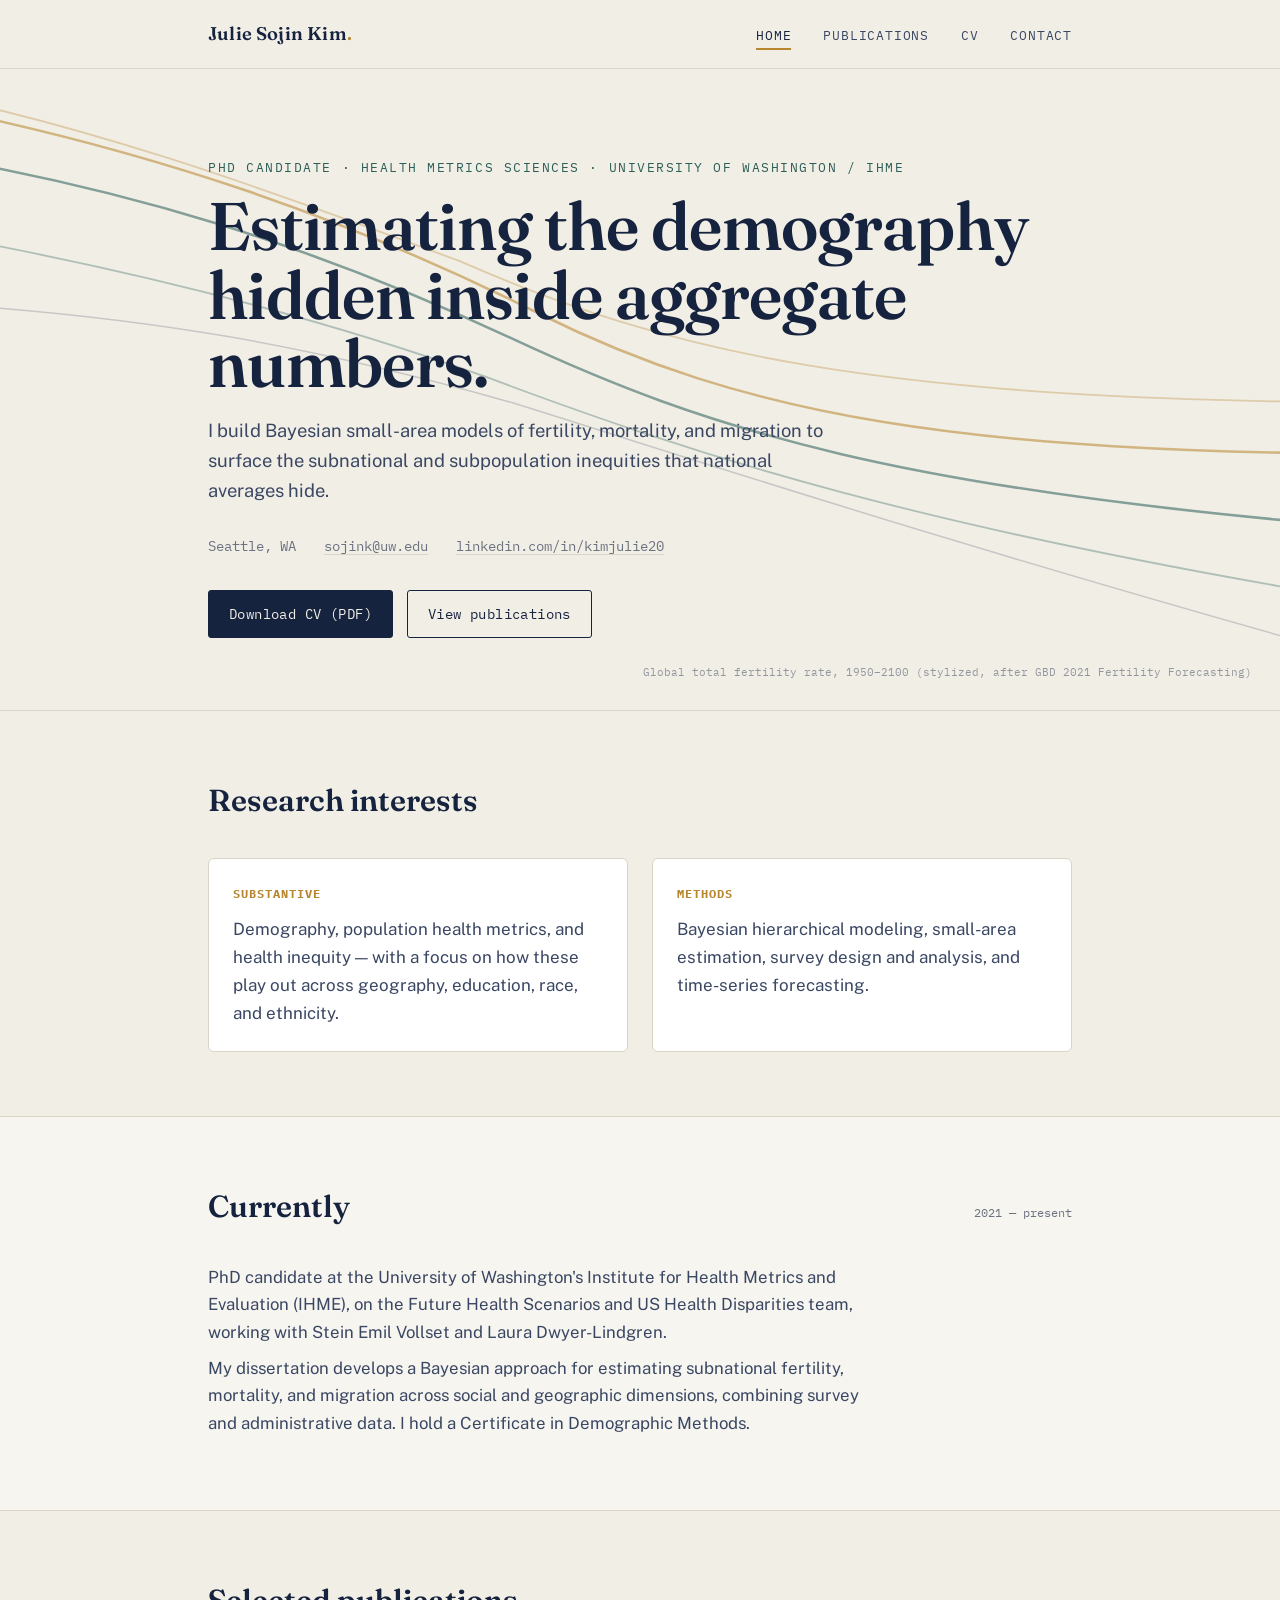
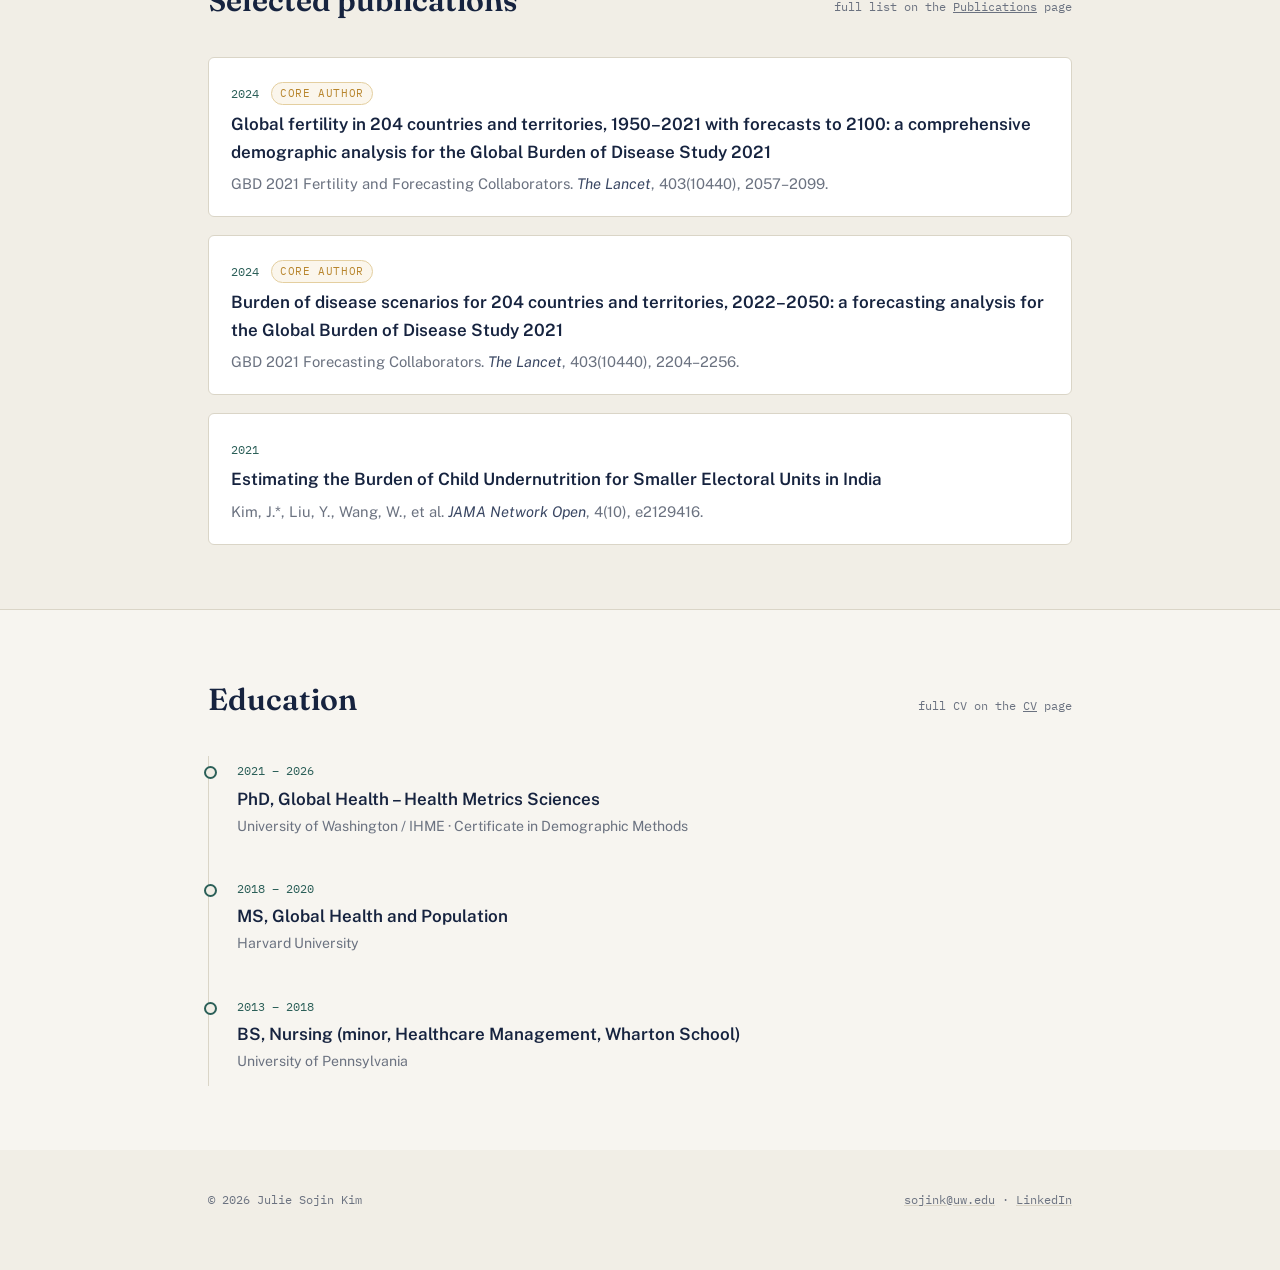
==== index.html @ de845c41 "Initial site" ====
<!doctype html>
<html lang="en">
<head>
<meta charset="utf-8">
<meta name="viewport" content="width=device-width, initial-scale=1">
<title>Julie Sojin Kim — Demography &amp; Population Health Metrics</title>
<meta name="description" content="Julie Sojin Kim is a PhD candidate in Health Metrics Sciences at the University of Washington / IHME, working on Bayesian small-area estimation of fertility, mortality, and migration.">
<link rel="preconnect" href="https://fonts.googleapis.com">
<link rel="preconnect" href="https://fonts.gstatic.com" crossorigin>
<link href="https://fonts.googleapis.com/css2?family=Fraunces:ital,opsz,wght@0,9..144,500;0,9..144,600;1,9..144,500&family=Public+Sans:wght@400;500;600&family=IBM+Plex+Mono:wght@400;500&display=swap" rel="stylesheet">
<link rel="stylesheet" href="assets/css/style.css">
</head>
<body>
<a class="skip-link" href="#main">Skip to content</a>

<header class="site-header">
  <div class="wrap">
    <a class="brand" href="index.html">Julie Sojin Kim<span>.</span></a>
    <button class="nav-toggle" aria-expanded="false" aria-controls="main-nav">Menu</button>
    <nav class="main-nav" id="main-nav">
      <ul>
        <li><a href="index.html" aria-current="page">Home</a></li>
        <li><a href="publications.html">Publications</a></li>
        <li><a href="cv.html">CV</a></li>
        <li><a href="contact.html">Contact</a></li>
      </ul>
    </nav>
  </div>
</header>

<main id="main">

  <section class="hero">
    <svg class="hero-chart" viewBox="0 0 1200 500" preserveAspectRatio="xMidYMid slice" aria-hidden="true">
      <path class="tfr-line" d="M0,60 C200,90 350,140 500,210 C650,280 800,330 1200,360" fill="none" stroke="#2B5F58" stroke-width="2"/>
      <path class="tfr-line" d="M0,20 C220,60 380,120 520,190 C680,270 850,300 1200,300" fill="none" stroke="#B8862E" stroke-width="2"/>
      <path class="tfr-line" d="M0,120 C180,150 340,190 480,240 C640,300 820,360 1200,420" fill="none" stroke="#2B5F58" stroke-width="1.4" opacity="0.6"/>
      <path class="tfr-line" d="M0,10 C160,40 300,90 460,150 C620,220 780,260 1200,260" fill="none" stroke="#B8862E" stroke-width="1.4" opacity="0.6"/>
      <path class="tfr-line" d="M0,180 C220,190 360,220 500,260 C660,310 840,370 1200,470" fill="none" stroke="#16233F" stroke-width="1.2" opacity="0.35"/>
    </svg>
    <div class="wrap">
      <p class="eyebrow">PhD Candidate · Health Metrics Sciences · University of Washington / IHME</p>
      <h1>Estimating the demography<br>hidden inside aggregate numbers.</h1>
      <p class="hero-tagline">I build Bayesian small-area models of fertility, mortality, and migration to surface the subnational and subpopulation inequities that national averages hide.</p>
      <div class="hero-meta">
        <span>Seattle, WA</span>
        <a href="mailto:sojink@uw.edu">sojink@uw.edu</a>
        <a href="https://www.linkedin.com/in/kimjulie20" target="_blank" rel="noopener">linkedin.com/in/kimjulie20</a>
      </div>
      <div class="hero-cta">
        <a class="btn btn-primary" href="assets/cv/Julie_Sojin_Kim_CV.pdf">Download CV (PDF)</a>
        <a class="btn btn-ghost" href="publications.html">View publications</a>
      </div>
    </div>
    <p class="chart-caption">Global total fertility rate, 1950–2100 (stylized, after GBD 2021 Fertility Forecasting)</p>
  </section>

  <section class="section" aria-labelledby="research-heading">
    <div class="wrap">
      <div class="section-head">
        <h2 id="research-heading">Research interests</h2>
      </div>
      <div class="interests-grid">
        <div class="interest-card">
          <h3>Substantive</h3>
          <p>Demography, population health metrics, and health inequity — with a focus on how these play out across geography, education, race, and ethnicity.</p>
        </div>
        <div class="interest-card">
          <h3>Methods</h3>
          <p>Bayesian hierarchical modeling, small-area estimation, survey design and analysis, and time-series forecasting.</p>
        </div>
      </div>
    </div>
  </section>

  <section class="section section-alt" aria-labelledby="current-heading">
    <div class="wrap">
      <div class="section-head">
        <h2 id="current-heading">Currently</h2>
        <span class="section-note">2021 — present</span>
      </div>
      <p class="lede">PhD candidate at the University of Washington's Institute for Health Metrics and Evaluation (IHME), on the Future Health Scenarios and US Health Disparities team, working with Stein Emil Vollset and Laura Dwyer-Lindgren.</p>
      <p class="lede">My dissertation develops a Bayesian approach for estimating subnational fertility, mortality, and migration across social and geographic dimensions, combining survey and administrative data. I hold a Certificate in Demographic Methods.</p>
    </div>
  </section>

  <section class="section" aria-labelledby="selected-heading">
    <div class="wrap">
      <div class="section-head">
        <h2 id="selected-heading">Selected publications</h2>
        <span class="section-note">full list on the <a href="publications.html">Publications</a> page</span>
      </div>
      <ul class="pub-list">
        <li class="pub">
          <span class="pub-year">2024</span>
          <span class="badge">Core author</span>
          <p class="pub-title">Global fertility in 204 countries and territories, 1950–2021 with forecasts to 2100: a comprehensive demographic analysis for the Global Burden of Disease Study 2021</p>
          <p class="pub-meta">GBD 2021 Fertility and Forecasting Collaborators. <em>The Lancet</em>, 403(10440), 2057–2099.</p>
        </li>
        <li class="pub">
          <span class="pub-year">2024</span>
          <span class="badge">Core author</span>
          <p class="pub-title">Burden of disease scenarios for 204 countries and territories, 2022–2050: a forecasting analysis for the Global Burden of Disease Study 2021</p>
          <p class="pub-meta">GBD 2021 Forecasting Collaborators. <em>The Lancet</em>, 403(10440), 2204–2256.</p>
        </li>
        <li class="pub">
          <span class="pub-year">2021</span>
          <p class="pub-title">Estimating the Burden of Child Undernutrition for Smaller Electoral Units in India</p>
          <p class="pub-meta">Kim, J.*, Liu, Y., Wang, W., et al. <em>JAMA Network Open</em>, 4(10), e2129416.</p>
        </li>
      </ul>
    </div>
  </section>

  <section class="section section-alt" aria-labelledby="education-heading">
    <div class="wrap">
      <div class="section-head">
        <h2 id="education-heading">Education</h2>
        <span class="section-note">full CV on the <a href="cv.html">CV</a> page</span>
      </div>
      <ul class="timeline">
        <li>
          <span class="tl-date">2021 – 2026</span>
          <p class="tl-org">PhD, Global Health – Health Metrics Sciences</p>
          <p class="tl-loc">University of Washington / IHME · Certificate in Demographic Methods</p>
        </li>
        <li>
          <span class="tl-date">2018 – 2020</span>
          <p class="tl-org">MS, Global Health and Population</p>
          <p class="tl-loc">Harvard University</p>
        </li>
        <li>
          <span class="tl-date">2013 – 2018</span>
          <p class="tl-org">BS, Nursing (minor, Healthcare Management, Wharton School)</p>
          <p class="tl-loc">University of Pennsylvania</p>
        </li>
      </ul>
    </div>
  </section>

</main>

<footer class="site-footer">
  <div class="wrap">
    <span>© 2026 Julie Sojin Kim</span>
    <span><a href="mailto:sojink@uw.edu">sojink@uw.edu</a> · <a href="https://www.linkedin.com/in/kimjulie20" target="_blank" rel="noopener">LinkedIn</a></span>
  </div>
</footer>

<script src="assets/js/main.js"></script>
</body>
</html>
---- assets/css/style.css ----
/* ============================================================
   Julie Sojin Kim — academic site
   Tokens
   ============================================================ */
:root {
  --ink: #16233F;
  --ink-soft: #3A4763;
  --paper: #F1EEE6;
  --paper-raise: #FFFFFF;
  --gold: #B8862E;
  --gold-soft: #E4CFA0;
  --teal: #2B5F58;
  --teal-soft: #CFE0DB;
  --line: #DAD5C7;
  --muted: #6B7280;
  --shadow: 0 1px 2px rgba(22,35,63,0.06), 0 8px 24px rgba(22,35,63,0.06);

  --font-display: "Fraunces", "Iowan Old Style", serif;
  --font-body: "Public Sans", -apple-system, BlinkMacSystemFont, "Segoe UI", sans-serif;
  --font-mono: "IBM Plex Mono", ui-monospace, SFMono-Regular, monospace;

  --maxw: 920px;
}

* { box-sizing: border-box; }
html { scroll-behavior: smooth; }

body {
  margin: 0;
  background: var(--paper);
  color: var(--ink);
  font-family: var(--font-body);
  font-size: 17px;
  line-height: 1.65;
  -webkit-font-smoothing: antialiased;
}

img { max-width: 100%; display: block; }
a { color: inherit; }

.wrap {
  max-width: var(--maxw);
  margin: 0 auto;
  padding: 0 28px;
}

/* ============================================================
   Skip link / focus
   ============================================================ */
.skip-link {
  position: absolute;
  left: -999px;
  top: 0;
  background: var(--ink);
  color: var(--paper);
  padding: 10px 16px;
  z-index: 100;
}
.skip-link:focus { left: 12px; top: 12px; }

:focus-visible {
  outline: 2px solid var(--teal);
  outline-offset: 3px;
}

/* ============================================================
   Header / nav
   ============================================================ */
.site-header {
  position: sticky;
  top: 0;
  z-index: 40;
  background: rgba(241,238,230,0.92);
  backdrop-filter: saturate(140%) blur(6px);
  border-bottom: 1px solid var(--line);
}

.site-header .wrap {
  display: flex;
  align-items: center;
  justify-content: space-between;
  height: 68px;
}

.brand {
  font-family: var(--font-display);
  font-weight: 600;
  font-size: 1.15rem;
  letter-spacing: 0.01em;
  text-decoration: none;
  color: var(--ink);
  white-space: nowrap;
}
.brand span { color: var(--gold); }

.nav-toggle {
  display: none;
  background: none;
  border: 1px solid var(--line);
  border-radius: 6px;
  padding: 8px 10px;
  font-family: var(--font-mono);
  font-size: 0.85rem;
  cursor: pointer;
  color: var(--ink);
}

.main-nav ul {
  display: flex;
  gap: 2rem;
  list-style: none;
  margin: 0;
  padding: 0;
}

.main-nav a {
  text-decoration: none;
  font-family: var(--font-mono);
  font-size: 0.82rem;
  letter-spacing: 0.06em;
  text-transform: uppercase;
  color: var(--ink-soft);
  padding-bottom: 4px;
  border-bottom: 2px solid transparent;
  transition: border-color 0.15s ease, color 0.15s ease;
}
.main-nav a:hover,
.main-nav a[aria-current="page"] {
  color: var(--ink);
  border-color: var(--gold);
}

/* ============================================================
   Hero + signature chart motif
   ============================================================ */
.hero {
  position: relative;
  padding: 88px 0 72px;
  overflow: hidden;
  border-bottom: 1px solid var(--line);
}

.hero-chart {
  position: absolute;
  inset: 0;
  width: 100%;
  height: 100%;
  z-index: 0;
  opacity: 0.55;
}

.hero .wrap { position: relative; z-index: 1; }

.eyebrow {
  font-family: var(--font-mono);
  font-size: 0.8rem;
  letter-spacing: 0.12em;
  text-transform: uppercase;
  color: var(--teal);
  margin: 0 0 14px;
}

.hero h1 {
  font-family: var(--font-display);
  font-weight: 600;
  font-size: clamp(2.6rem, 6vw, 4.2rem);
  line-height: 1.02;
  letter-spacing: -0.01em;
  margin: 0 0 18px;
}

.hero-tagline {
  font-size: 1.15rem;
  color: var(--ink-soft);
  max-width: 56ch;
  margin: 0 0 28px;
}

.hero-meta {
  display: flex;
  flex-wrap: wrap;
  gap: 10px 28px;
  font-family: var(--font-mono);
  font-size: 0.88rem;
  color: var(--muted);
  margin-bottom: 32px;
}
.hero-meta a { text-decoration: underline; text-decoration-color: var(--line); text-underline-offset: 3px; }
.hero-meta a:hover { text-decoration-color: var(--gold); }

.hero-cta { display: flex; flex-wrap: wrap; gap: 14px; }

.btn {
  display: inline-flex;
  align-items: center;
  gap: 8px;
  font-family: var(--font-mono);
  font-size: 0.85rem;
  letter-spacing: 0.03em;
  text-decoration: none;
  padding: 12px 20px;
  border-radius: 3px;
  border: 1px solid var(--ink);
  transition: transform 0.12s ease, background 0.15s ease, color 0.15s ease;
}
.btn-primary { background: var(--ink); color: var(--paper); }
.btn-primary:hover { background: var(--teal); border-color: var(--teal); transform: translateY(-1px); }
.btn-ghost { background: transparent; color: var(--ink); }
.btn-ghost:hover { background: var(--paper-raise); transform: translateY(-1px); }

.chart-caption {
  position: absolute;
  bottom: 18px;
  right: 28px;
  font-family: var(--font-mono);
  font-size: 0.68rem;
  color: var(--muted);
  opacity: 0.7;
  z-index: 1;
}

/* ============================================================
   Sections
   ============================================================ */
.section {
  padding: 64px 0;
  border-bottom: 1px solid var(--line);
}
.section:last-of-type { border-bottom: none; }
.section-alt { background: rgba(255,255,255,0.4); }

.section-head {
  display: flex;
  align-items: baseline;
  justify-content: space-between;
  gap: 20px;
  margin-bottom: 32px;
}

.section-head h2 {
  font-family: var(--font-display);
  font-weight: 600;
  font-size: 1.9rem;
  margin: 0;
}

.section-head .section-note {
  font-family: var(--font-mono);
  font-size: 0.78rem;
  color: var(--muted);
  white-space: nowrap;
}

.lede {
  font-size: 1.05rem;
  color: var(--ink-soft);
  max-width: 66ch;
  margin: 0 0 8px;
}

/* ============================================================
   Research interests grid
   ============================================================ */
.interests-grid {
  display: grid;
  grid-template-columns: 1fr 1fr;
  gap: 24px;
}
.interest-card {
  background: var(--paper-raise);
  border: 1px solid var(--line);
  border-radius: 6px;
  padding: 24px;
}
.interest-card h3 {
  font-family: var(--font-mono);
  font-size: 0.78rem;
  letter-spacing: 0.08em;
  text-transform: uppercase;
  color: var(--gold);
  margin: 0 0 12px;
}
.interest-card p { margin: 0; color: var(--ink-soft); }

/* ============================================================
   Cards: publications / positions / education
   ============================================================ */
.pub-list, .card-list {
  list-style: none;
  margin: 0;
  padding: 0;
  display: flex;
  flex-direction: column;
  gap: 18px;
}

.pub {
  padding: 20px 22px;
  background: var(--paper-raise);
  border: 1px solid var(--line);
  border-radius: 6px;
  position: relative;
}
.pub-year {
  font-family: var(--font-mono);
  font-size: 0.78rem;
  color: var(--teal);
  display: inline-block;
  margin-bottom: 6px;
}
.pub-title { font-weight: 600; margin: 0 0 6px; }
.pub-meta { color: var(--muted); font-size: 0.92rem; margin: 0; }
.pub-meta em { font-style: italic; color: var(--ink-soft); }
.badge {
  display: inline-block;
  font-family: var(--font-mono);
  font-size: 0.66rem;
  letter-spacing: 0.06em;
  text-transform: uppercase;
  color: var(--gold);
  border: 1px solid var(--gold-soft);
  background: #FBF6EC;
  padding: 2px 8px;
  border-radius: 999px;
  margin-left: 8px;
  vertical-align: middle;
}

.wip-list {
  list-style: none;
  margin: 0;
  padding: 0;
  display: flex;
  flex-direction: column;
  gap: 14px;
}
.wip-list li {
  padding-left: 20px;
  position: relative;
  color: var(--ink-soft);
}
.wip-list li::before {
  content: "";
  position: absolute;
  left: 0;
  top: 10px;
  width: 8px;
  height: 1px;
  background: var(--gold);
}

/* ============================================================
   Timeline (positions / education)
   ============================================================ */
.timeline {
  list-style: none;
  margin: 0;
  padding: 0;
  border-left: 1px solid var(--line);
}
.timeline li {
  position: relative;
  padding: 4px 0 28px 28px;
}
.timeline li::before {
  content: "";
  position: absolute;
  left: -5px;
  top: 10px;
  width: 9px;
  height: 9px;
  border-radius: 50%;
  background: var(--paper);
  border: 2px solid var(--teal);
}
.timeline li:last-child { padding-bottom: 4px; }

.tl-date {
  font-family: var(--font-mono);
  font-size: 0.78rem;
  color: var(--teal);
  display: block;
  margin-bottom: 4px;
}
.tl-org { font-weight: 600; margin: 0 0 2px; }
.tl-loc { color: var(--muted); font-size: 0.88rem; margin: 0 0 8px; }
.tl-detail { margin: 0 0 4px; color: var(--ink-soft); }
.tl-detail:last-child { margin-bottom: 0; }
.tl-sup { color: var(--muted); font-size: 0.85rem; font-style: italic; }

/* ============================================================
   Tables (awards / teaching)
   ============================================================ */
.data-table {
  width: 100%;
  border-collapse: collapse;
  font-size: 0.94rem;
}
.data-table th {
  text-align: left;
  font-family: var(--font-mono);
  font-size: 0.72rem;
  letter-spacing: 0.06em;
  text-transform: uppercase;
  color: var(--muted);
  padding: 0 14px 10px 0;
  border-bottom: 1px solid var(--line);
}
.data-table td {
  padding: 14px 14px 14px 0;
  border-bottom: 1px solid var(--line);
  vertical-align: top;
}
.data-table tr:last-child td { border-bottom: none; }
.data-table .amt, .data-table .yr { font-family: var(--font-mono); color: var(--ink-soft); white-space: nowrap; }
.data-table .org { color: var(--muted); font-size: 0.88rem; }

/* ============================================================
   CV page extras
   ============================================================ */
.cv-toolbar {
  display: flex;
  justify-content: space-between;
  align-items: center;
  flex-wrap: wrap;
  gap: 16px;
  margin-bottom: 8px;
}

.cv-subnav {
  display: flex;
  flex-wrap: wrap;
  gap: 8px 18px;
  font-family: var(--font-mono);
  font-size: 0.76rem;
  padding: 14px 0 40px;
  border-bottom: 1px solid var(--line);
}
.cv-subnav a { text-decoration: none; color: var(--muted); }
.cv-subnav a:hover { color: var(--teal); }

/* ============================================================
   Contact page
   ============================================================ */
.contact-grid {
  display: grid;
  grid-template-columns: 1.1fr 0.9fr;
  gap: 40px;
}
.contact-card {
  background: var(--paper-raise);
  border: 1px solid var(--line);
  border-radius: 6px;
  padding: 28px;
}
.contact-list { list-style: none; margin: 0; padding: 0; }
.contact-list li { padding: 12px 0; border-bottom: 1px solid var(--line); display: flex; justify-content: space-between; gap: 16px; }
.contact-list li:last-child { border-bottom: none; }
.contact-list .label { font-family: var(--font-mono); font-size: 0.76rem; text-transform: uppercase; letter-spacing: 0.06em; color: var(--muted); }
.contact-list .value a { text-decoration: underline; text-decoration-color: var(--line); }
.contact-list .value a:hover { text-decoration-color: var(--gold); }

.reflist {
  list-style: none;
  margin: 0;
  padding: 0;
  display: flex;
  flex-direction: column;
  gap: 16px;
}
.reflist li { border-bottom: 1px solid var(--line); padding-bottom: 14px; }
.reflist li:last-child { border: none; padding-bottom: 0; }
.ref-name { font-weight: 600; margin: 0; }
.ref-role { font-family: var(--font-mono); font-size: 0.74rem; color: var(--gold); text-transform: uppercase; letter-spacing: 0.05em; }
.ref-org { color: var(--muted); font-size: 0.9rem; margin: 2px 0 0; }

/* ============================================================
   Footer
   ============================================================ */
.site-footer {
  padding: 40px 0 60px;
}
.site-footer .wrap {
  display: flex;
  justify-content: space-between;
  align-items: center;
  flex-wrap: wrap;
  gap: 12px;
  font-family: var(--font-mono);
  font-size: 0.76rem;
  color: var(--muted);
}
.site-footer a { text-decoration: underline; text-decoration-color: var(--line); }
.site-footer a:hover { text-decoration-color: var(--gold); }

/* ============================================================
   Responsive
   ============================================================ */
@media (max-width: 760px) {
  .interests-grid { grid-template-columns: 1fr; }
  .contact-grid { grid-template-columns: 1fr; }
  .nav-toggle { display: inline-block; }
  .main-nav {
    position: absolute;
    top: 68px;
    left: 0;
    right: 0;
    background: var(--paper);
    border-bottom: 1px solid var(--line);
    display: none;
  }
  .main-nav.open { display: block; }
  .main-nav ul { flex-direction: column; gap: 0; padding: 8px 28px 18px; }
  .main-nav a { display: block; padding: 12px 0; border-bottom: 1px solid var(--line); }
  .data-table { font-size: 0.86rem; }
}

@media (prefers-reduced-motion: reduce) {
  html { scroll-behavior: auto; }
  * { animation: none !important; transition: none !important; }
}

/* ============================================================
   Print (used by cv-print.html)
   ============================================================ */
@media print {
  .site-header, .site-footer, .hero-chart, .chart-caption, .cv-subnav { display: none !important; }
  body { background: #fff; font-size: 12px; }
}
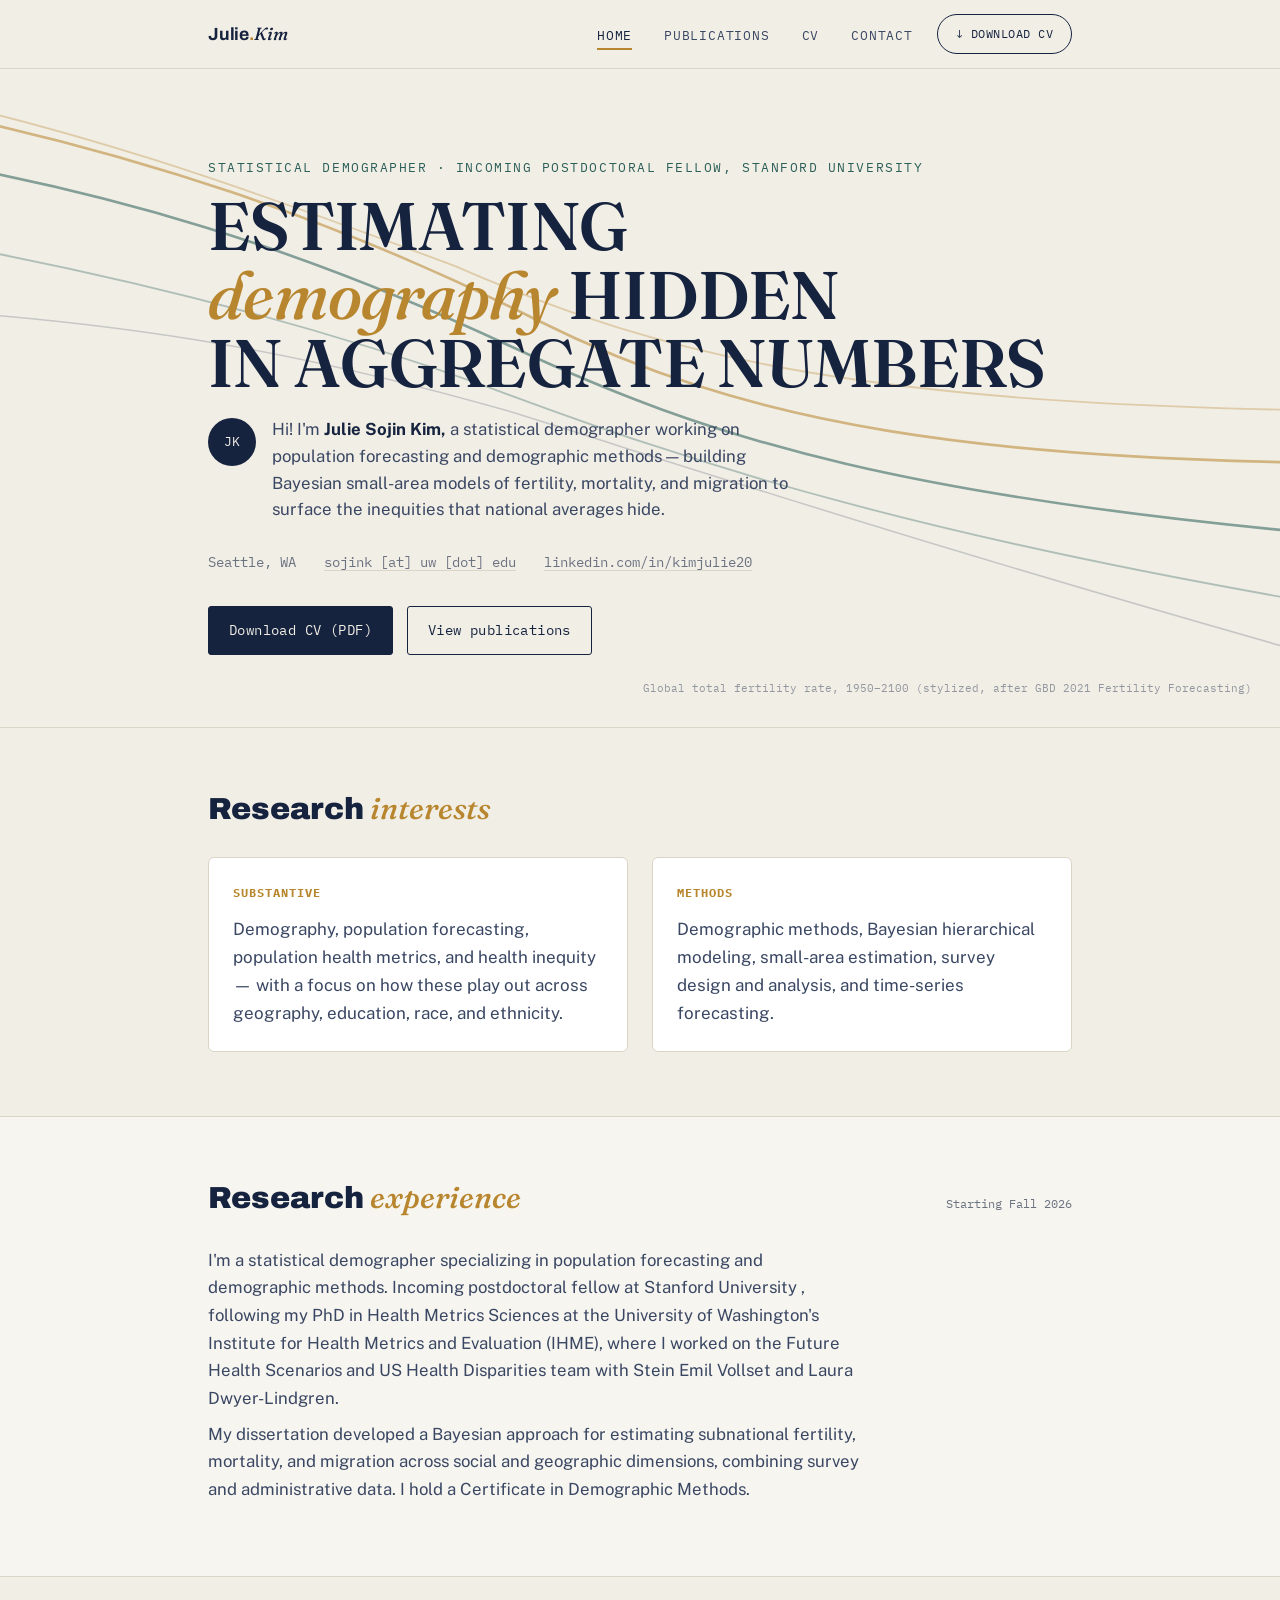
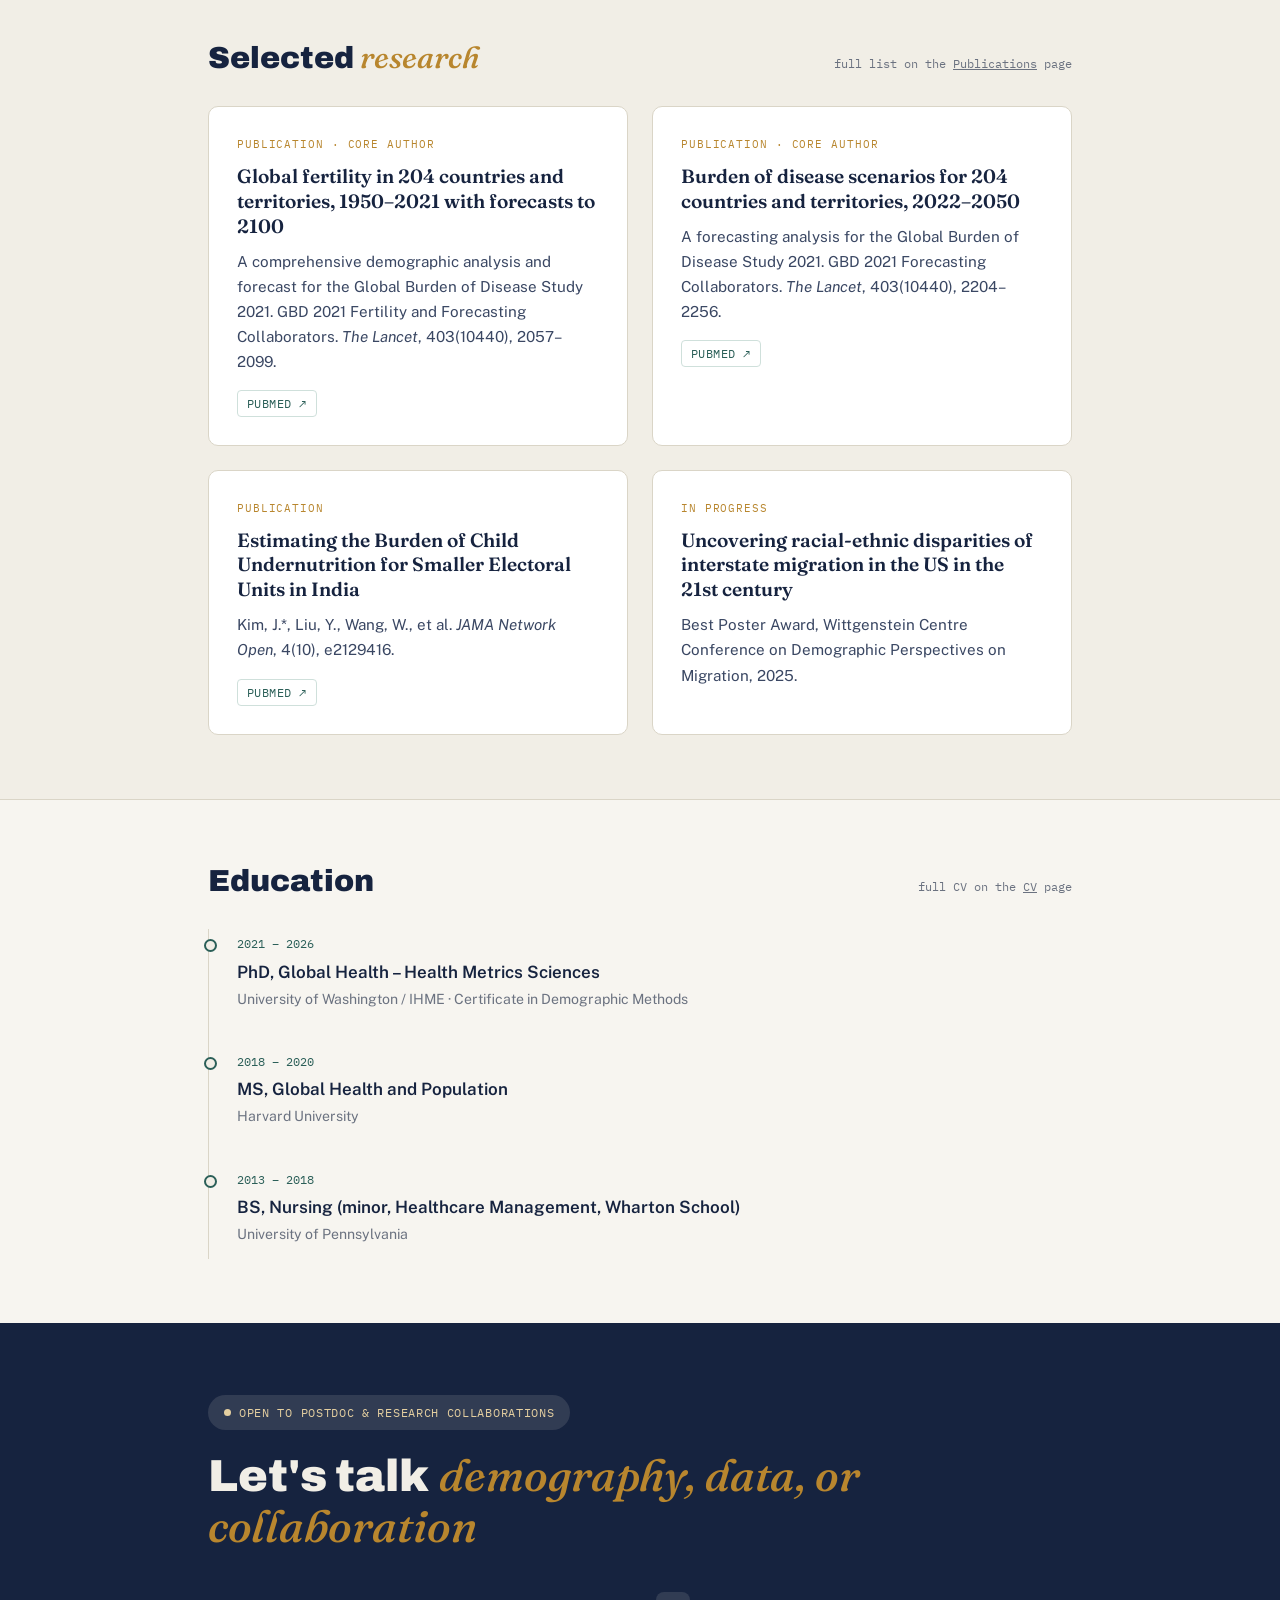
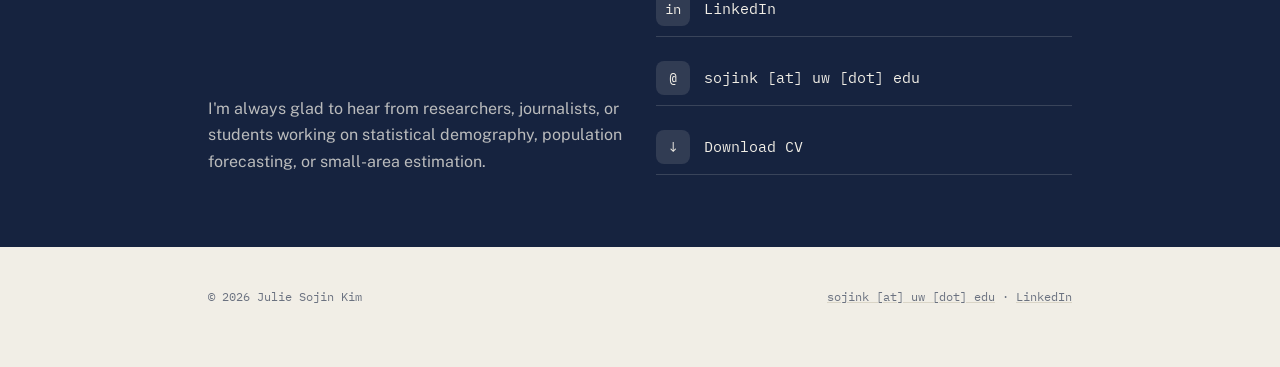
==== commit 8d56f033: "Redesign in devashish.design-inspired format" ====
--- a/index.html
+++ b/index.html
@@ -4,10 +4,10 @@
 <meta charset="utf-8">
 <meta name="viewport" content="width=device-width, initial-scale=1">
 <title>Julie Sojin Kim — Demography &amp; Population Health Metrics</title>
-<meta name="description" content="Julie Sojin Kim is a PhD candidate in Health Metrics Sciences at the University of Washington / IHME, working on Bayesian small-area estimation of fertility, mortality, and migration.">
+<meta name="description" content="Julie Sojin Kim, PhD, is a statistical demographer and incoming postdoctoral fellow at Stanford University, specializing in population forecasting, demographic methods, and Bayesian small-area estimation of fertility, mortality, and migration.">
 <link rel="preconnect" href="https://fonts.googleapis.com">
 <link rel="preconnect" href="https://fonts.gstatic.com" crossorigin>
-<link href="https://fonts.googleapis.com/css2?family=Fraunces:ital,opsz,wght@0,9..144,500;0,9..144,600;1,9..144,500&family=Public+Sans:wght@400;500;600&family=IBM+Plex+Mono:wght@400;500&display=swap" rel="stylesheet">
+<link href="https://fonts.googleapis.com/css2?family=Archivo:wght@700;900&family=Fraunces:ital,opsz,wght@0,9..144,500;0,9..144,600;1,9..144,500;1,9..144,600&family=Public+Sans:wght@400;500;600&family=IBM+Plex+Mono:wght@400;500&display=swap" rel="stylesheet">
 <link rel="stylesheet" href="assets/css/style.css">
 </head>
 <body>
@@ -15,16 +15,19 @@
 
 <header class="site-header">
   <div class="wrap">
-    <a class="brand" href="index.html">Julie Sojin Kim<span>.</span></a>
-    <button class="nav-toggle" aria-expanded="false" aria-controls="main-nav">Menu</button>
-    <nav class="main-nav" id="main-nav">
-      <ul>
-        <li><a href="index.html" aria-current="page">Home</a></li>
-        <li><a href="publications.html">Publications</a></li>
-        <li><a href="cv.html">CV</a></li>
-        <li><a href="contact.html">Contact</a></li>
-      </ul>
-    </nav>
+    <a class="brand" href="index.html">Julie<span class="dot">.</span><span class="brand-italic">Kim</span></a>
+    <div class="header-right">
+      <button class="nav-toggle" aria-expanded="false" aria-controls="main-nav">Menu</button>
+      <nav class="main-nav" id="main-nav">
+        <ul>
+          <li><a href="index.html" aria-current="page">Home</a></li>
+          <li><a href="publications.html">Publications</a></li>
+          <li><a href="cv.html">CV</a></li>
+          <li><a href="contact.html">Contact</a></li>
+        </ul>
+      </nav>
+      <a class="nav-cta" href="assets/cv/Julie_Sojin_Kim_CV.pdf">↓ Download CV</a>
+    </div>
   </div>
 </header>
 
@@ -39,12 +42,15 @@
       <path class="tfr-line" d="M0,180 C220,190 360,220 500,260 C660,310 840,370 1200,470" fill="none" stroke="#16233F" stroke-width="1.2" opacity="0.35"/>
     </svg>
     <div class="wrap">
-      <p class="eyebrow">PhD Candidate · Health Metrics Sciences · University of Washington / IHME</p>
-      <h1>Estimating the demography<br>hidden inside aggregate numbers.</h1>
-      <p class="hero-tagline">I build Bayesian small-area models of fertility, mortality, and migration to surface the subnational and subpopulation inequities that national averages hide.</p>
+      <p class="eyebrow">Statistical Demographer · Incoming Postdoctoral Fellow, Stanford University</p>
+      <h1 class="headline-big">Estimating<br><span class="accent">demography</span> hidden<br>in aggregate numbers</h1>
+      <div class="intro-row">
+        <span class="avatar-monogram" aria-hidden="true">JK</span>
+        <p>Hi! I'm <b>Julie Sojin Kim,</b> a statistical demographer working on population forecasting and demographic methods — building Bayesian small-area models of fertility, mortality, and migration to surface the inequities that national averages hide.</p>
+      </div>
       <div class="hero-meta">
         <span>Seattle, WA</span>
-        <a href="mailto:sojink@uw.edu">sojink@uw.edu</a>
+        <a href="mailto:sojink@uw.edu">sojink [at] uw [dot] edu</a>
         <a href="https://www.linkedin.com/in/kimjulie20" target="_blank" rel="noopener">linkedin.com/in/kimjulie20</a>
       </div>
       <div class="hero-cta">
@@ -58,16 +64,16 @@
   <section class="section" aria-labelledby="research-heading">
     <div class="wrap">
       <div class="section-head">
-        <h2 id="research-heading">Research interests</h2>
+        <h2 id="research-heading" class="mixed-heading"><span class="mh-bold">Research</span> <span class="mh-italic">interests</span></h2>
       </div>
       <div class="interests-grid">
         <div class="interest-card">
           <h3>Substantive</h3>
-          <p>Demography, population health metrics, and health inequity — with a focus on how these play out across geography, education, race, and ethnicity.</p>
+          <p>Demography, population forecasting, population health metrics, and health inequity — with a focus on how these play out across geography, education, race, and ethnicity.</p>
         </div>
         <div class="interest-card">
           <h3>Methods</h3>
-          <p>Bayesian hierarchical modeling, small-area estimation, survey design and analysis, and time-series forecasting.</p>
+          <p>Demographic methods, Bayesian hierarchical modeling, small-area estimation, survey design and analysis, and time-series forecasting.</p>
         </div>
       </div>
     </div>
@@ -76,46 +82,52 @@
   <section class="section section-alt" aria-labelledby="current-heading">
     <div class="wrap">
       <div class="section-head">
-        <h2 id="current-heading">Currently</h2>
-        <span class="section-note">2021 — present</span>
+        <h2 id="current-heading" class="mixed-heading"><span class="mh-bold">Research</span> <span class="mh-italic">experience</span></h2>
+        <span class="section-note">Starting Fall 2026</span>
       </div>
-      <p class="lede">PhD candidate at the University of Washington's Institute for Health Metrics and Evaluation (IHME), on the Future Health Scenarios and US Health Disparities team, working with Stein Emil Vollset and Laura Dwyer-Lindgren.</p>
-      <p class="lede">My dissertation develops a Bayesian approach for estimating subnational fertility, mortality, and migration across social and geographic dimensions, combining survey and administrative data. I hold a Certificate in Demographic Methods.</p>
+      <p class="lede">I'm a statistical demographer specializing in population forecasting and demographic methods. Incoming postdoctoral fellow at Stanford University <!-- TODO: add department/lab, e.g. "in the Department of ___" -->, following my PhD in Health Metrics Sciences at the University of Washington's Institute for Health Metrics and Evaluation (IHME), where I worked on the Future Health Scenarios and US Health Disparities team with Stein Emil Vollset and Laura Dwyer-Lindgren.</p>
+      <p class="lede">My dissertation developed a Bayesian approach for estimating subnational fertility, mortality, and migration across social and geographic dimensions, combining survey and administrative data. I hold a Certificate in Demographic Methods.</p>
     </div>
   </section>
 
   <section class="section" aria-labelledby="selected-heading">
     <div class="wrap">
       <div class="section-head">
-        <h2 id="selected-heading">Selected publications</h2>
+        <h2 id="selected-heading" class="mixed-heading"><span class="mh-bold">Selected</span> <span class="mh-italic">research</span></h2>
         <span class="section-note">full list on the <a href="publications.html">Publications</a> page</span>
       </div>
-      <ul class="pub-list">
-        <li class="pub">
-          <span class="pub-year">2024</span>
-          <span class="badge">Core author</span>
-          <p class="pub-title">Global fertility in 204 countries and territories, 1950–2021 with forecasts to 2100: a comprehensive demographic analysis for the Global Burden of Disease Study 2021</p>
-          <p class="pub-meta">GBD 2021 Fertility and Forecasting Collaborators. <em>The Lancet</em>, 403(10440), 2057–2099.</p>
-        </li>
-        <li class="pub">
-          <span class="pub-year">2024</span>
-          <span class="badge">Core author</span>
-          <p class="pub-title">Burden of disease scenarios for 204 countries and territories, 2022–2050: a forecasting analysis for the Global Burden of Disease Study 2021</p>
-          <p class="pub-meta">GBD 2021 Forecasting Collaborators. <em>The Lancet</em>, 403(10440), 2204–2256.</p>
-        </li>
-        <li class="pub">
-          <span class="pub-year">2021</span>
-          <p class="pub-title">Estimating the Burden of Child Undernutrition for Smaller Electoral Units in India</p>
-          <p class="pub-meta">Kim, J.*, Liu, Y., Wang, W., et al. <em>JAMA Network Open</em>, 4(10), e2129416.</p>
-        </li>
-      </ul>
+      <div class="case-grid">
+        <div class="case-card">
+          <p class="case-eyebrow">Publication · Core author</p>
+          <p class="case-title">Global fertility in 204 countries and territories, 1950–2021 with forecasts to 2100</p>
+          <p class="case-desc">A comprehensive demographic analysis and forecast for the Global Burden of Disease Study 2021. GBD 2021 Fertility and Forecasting Collaborators. <em>The Lancet</em>, 403(10440), 2057–2099.</p>
+          <a class="pubmed-link" href="https://pubmed.ncbi.nlm.nih.gov/38521087/" target="_blank" rel="noopener">PubMed ↗</a>
+        </div>
+        <div class="case-card">
+          <p class="case-eyebrow">Publication · Core author</p>
+          <p class="case-title">Burden of disease scenarios for 204 countries and territories, 2022–2050</p>
+          <p class="case-desc">A forecasting analysis for the Global Burden of Disease Study 2021. GBD 2021 Forecasting Collaborators. <em>The Lancet</em>, 403(10440), 2204–2256.</p>
+          <a class="pubmed-link" href="https://pubmed.ncbi.nlm.nih.gov/38762325/" target="_blank" rel="noopener">PubMed ↗</a>
+        </div>
+        <div class="case-card">
+          <p class="case-eyebrow">Publication</p>
+          <p class="case-title">Estimating the Burden of Child Undernutrition for Smaller Electoral Units in India</p>
+          <p class="case-desc">Kim, J.*, Liu, Y., Wang, W., et al. <em>JAMA Network Open</em>, 4(10), e2129416.</p>
+          <a class="pubmed-link" href="https://pubmed.ncbi.nlm.nih.gov/34714345/" target="_blank" rel="noopener">PubMed ↗</a>
+        </div>
+        <div class="case-card">
+          <p class="case-eyebrow">In progress</p>
+          <p class="case-title">Uncovering racial-ethnic disparities of interstate migration in the US in the 21st century</p>
+          <p class="case-desc">Best Poster Award, Wittgenstein Centre Conference on Demographic Perspectives on Migration, 2025.</p>
+        </div>
+      </div>
     </div>
   </section>
 
   <section class="section section-alt" aria-labelledby="education-heading">
     <div class="wrap">
       <div class="section-head">
-        <h2 id="education-heading">Education</h2>
+        <h2 id="education-heading" class="mixed-heading"><span class="mh-bold">Education</span></h2>
         <span class="section-note">full CV on the <a href="cv.html">CV</a> page</span>
       </div>
       <ul class="timeline">
@@ -140,10 +152,25 @@
 
 </main>
 
+<section class="cta-panel">
+  <div class="wrap">
+    <span class="badge-pill"><span class="dot"></span> Open to postdoc &amp; research collaborations</span>
+    <h2 class="mixed-heading"><span class="mh-bold">Let's talk</span> <span class="mh-italic">demography, data, or collaboration</span></h2>
+    <div class="cta-grid">
+      <p style="color: var(--paper); opacity:0.75; max-width:44ch; margin:0; font-size:1rem;">I'm always glad to hear from researchers, journalists, or students working on statistical demography, population forecasting, or small-area estimation.</p>
+      <ul class="cta-contact-list">
+        <li><a href="https://www.linkedin.com/in/kimjulie20" target="_blank" rel="noopener"><span class="cta-icon">in</span> LinkedIn</a></li>
+        <li><a href="mailto:sojink@uw.edu"><span class="cta-icon">@</span> sojink [at] uw [dot] edu</a></li>
+        <li><a href="assets/cv/Julie_Sojin_Kim_CV.pdf"><span class="cta-icon">↓</span> Download CV</a></li>
+      </ul>
+    </div>
+  </div>
+</section>
+
 <footer class="site-footer">
   <div class="wrap">
     <span>© 2026 Julie Sojin Kim</span>
-    <span><a href="mailto:sojink@uw.edu">sojink@uw.edu</a> · <a href="https://www.linkedin.com/in/kimjulie20" target="_blank" rel="noopener">LinkedIn</a></span>
+    <span><a href="mailto:sojink@uw.edu">sojink [at] uw [dot] edu</a> · <a href="https://www.linkedin.com/in/kimjulie20" target="_blank" rel="noopener">LinkedIn</a></span>
   </div>
 </footer>
 
--- a/assets/css/style.css
+++ b/assets/css/style.css
@@ -16,6 +16,7 @@
   --shadow: 0 1px 2px rgba(22,35,63,0.06), 0 8px 24px rgba(22,35,63,0.06);
 
   --font-display: "Fraunces", "Iowan Old Style", serif;
+  --font-heavy: "Archivo", "Public Sans", sans-serif;
   --font-body: "Public Sans", -apple-system, BlinkMacSystemFont, "Segoe UI", sans-serif;
   --font-mono: "IBM Plex Mono", ui-monospace, SFMono-Regular, monospace;
 
@@ -79,19 +80,46 @@
   display: flex;
   align-items: center;
   justify-content: space-between;
+  gap: 20px;
   height: 68px;
 }
 
 .brand {
-  font-family: var(--font-display);
-  font-weight: 600;
-  font-size: 1.15rem;
-  letter-spacing: 0.01em;
+  font-family: var(--font-heavy);
+  font-weight: 700;
+  font-size: 1.1rem;
+  letter-spacing: -0.01em;
   text-decoration: none;
   color: var(--ink);
   white-space: nowrap;
 }
-.brand span { color: var(--gold); }
+.brand .brand-italic {
+  font-family: var(--font-display);
+  font-style: italic;
+  font-weight: 500;
+  letter-spacing: 0;
+}
+.brand span.dot { color: var(--gold); }
+
+.header-right { display: flex; align-items: center; gap: 24px; }
+
+.nav-cta {
+  display: inline-flex;
+  align-items: center;
+  gap: 7px;
+  font-family: var(--font-mono);
+  font-size: 0.76rem;
+  letter-spacing: 0.04em;
+  text-transform: uppercase;
+  padding: 9px 18px;
+  border-radius: 999px;
+  border: 1px solid var(--ink);
+  color: var(--ink);
+  text-decoration: none;
+  white-space: nowrap;
+  transition: background 0.15s ease, color 0.15s ease;
+}
+.nav-cta:hover { background: var(--ink); color: var(--paper); }
 
 .nav-toggle {
   display: none;
@@ -220,6 +248,198 @@
 }
 
 /* ============================================================
+   Big bold headline (heavy sans + italic serif accent)
+   ============================================================ */
+.headline-big {
+  font-family: var(--font-heavy);
+  font-weight: 900;
+  text-transform: uppercase;
+  line-height: 0.92;
+  letter-spacing: -0.015em;
+  margin: 0 0 28px;
+  color: var(--ink);
+  font-size: clamp(2.6rem, 7vw, 5.2rem);
+}
+.headline-big .accent {
+  font-family: var(--font-display);
+  font-style: italic;
+  font-weight: 500;
+  text-transform: none;
+  color: var(--gold);
+  letter-spacing: -0.01em;
+}
+
+.intro-row {
+  display: flex;
+  align-items: flex-start;
+  gap: 16px;
+  max-width: 60ch;
+  margin-bottom: 28px;
+}
+.avatar-monogram {
+  flex: none;
+  width: 48px;
+  height: 48px;
+  border-radius: 50%;
+  background: var(--ink);
+  color: var(--paper);
+  font-family: var(--font-mono);
+  font-size: 0.82rem;
+  letter-spacing: 0.02em;
+  display: flex;
+  align-items: center;
+  justify-content: center;
+  margin-top: 2px;
+}
+.intro-row p {
+  margin: 0;
+  font-size: 1.05rem;
+  color: var(--ink-soft);
+  line-height: 1.6;
+}
+.intro-row p b { color: var(--ink); }
+
+/* ============================================================
+   Mixed-font section headings (bold sans + italic serif)
+   ============================================================ */
+.mixed-heading {
+  font-size: 1.9rem;
+  margin: 0;
+  line-height: 1.1;
+}
+.mixed-heading .mh-bold {
+  font-family: var(--font-heavy);
+  font-weight: 900;
+  color: var(--ink);
+}
+.mixed-heading .mh-italic {
+  font-family: var(--font-display);
+  font-style: italic;
+  font-weight: 500;
+  color: var(--gold);
+}
+
+/* ============================================================
+   Status badge pill
+   ============================================================ */
+.badge-pill {
+  display: inline-flex;
+  align-items: center;
+  gap: 8px;
+  font-family: var(--font-mono);
+  font-size: 0.72rem;
+  letter-spacing: 0.06em;
+  text-transform: uppercase;
+  padding: 8px 16px;
+  border-radius: 999px;
+  background: rgba(43,95,88,0.12);
+  color: var(--teal);
+  margin-bottom: 20px;
+}
+.badge-pill .dot {
+  width: 7px;
+  height: 7px;
+  border-radius: 50%;
+  background: var(--teal);
+  display: inline-block;
+}
+
+/* ============================================================
+   Case-study style cards (for selected research)
+   ============================================================ */
+.case-grid {
+  display: grid;
+  grid-template-columns: 1fr 1fr;
+  gap: 24px;
+}
+.case-card {
+  background: var(--paper-raise);
+  border: 1px solid var(--line);
+  border-radius: 10px;
+  padding: 28px;
+  transition: transform 0.18s ease, box-shadow 0.18s ease;
+}
+.case-card:hover {
+  transform: translateY(-4px);
+  box-shadow: var(--shadow);
+}
+.case-eyebrow {
+  font-family: var(--font-mono);
+  font-size: 0.7rem;
+  letter-spacing: 0.08em;
+  text-transform: uppercase;
+  color: var(--gold);
+  margin: 0 0 10px;
+}
+.case-title {
+  font-family: var(--font-display);
+  font-weight: 600;
+  font-size: 1.2rem;
+  line-height: 1.3;
+  margin: 0 0 10px;
+}
+.case-desc {
+  color: var(--ink-soft);
+  font-size: 0.95rem;
+  margin: 0 0 14px;
+}
+.case-card .pubmed-link { margin-top: 2px; }
+
+/* ============================================================
+   Closing CTA panel (colored block)
+   ============================================================ */
+.cta-panel {
+  background: var(--ink);
+  color: var(--paper);
+  padding: 72px 0;
+}
+.cta-panel .badge-pill {
+  background: rgba(241,238,230,0.12);
+  color: var(--gold-soft);
+}
+.cta-panel .badge-pill .dot { background: var(--gold-soft); }
+.cta-panel .mixed-heading .mh-bold { color: var(--paper); }
+.cta-panel .mixed-heading { font-size: clamp(1.9rem, 4vw, 2.8rem); margin-bottom: 32px; }
+.cta-grid {
+  display: grid;
+  grid-template-columns: 1fr 1fr;
+  gap: 32px;
+  align-items: end;
+}
+.cta-contact-list {
+  list-style: none;
+  margin: 0;
+  padding: 0;
+  display: flex;
+  flex-direction: column;
+  gap: 14px;
+}
+.cta-contact-list li a {
+  display: flex;
+  align-items: center;
+  gap: 14px;
+  text-decoration: none;
+  color: var(--paper);
+  font-family: var(--font-mono);
+  font-size: 0.92rem;
+  padding: 10px 0;
+  border-bottom: 1px solid rgba(241,238,230,0.16);
+}
+.cta-contact-list li a:hover .cta-icon { background: var(--gold); color: var(--ink); }
+.cta-icon {
+  flex: none;
+  width: 34px;
+  height: 34px;
+  border-radius: 8px;
+  background: rgba(241,238,230,0.12);
+  display: flex;
+  align-items: center;
+  justify-content: center;
+  font-size: 0.9rem;
+  transition: background 0.15s ease, color 0.15s ease;
+}
+
+/* ============================================================
    Sections
    ============================================================ */
 .section {
@@ -311,6 +531,22 @@
 .pub-title { font-weight: 600; margin: 0 0 6px; }
 .pub-meta { color: var(--muted); font-size: 0.92rem; margin: 0; }
 .pub-meta em { font-style: italic; color: var(--ink-soft); }
+.pub-links { margin: 8px 0 0; }
+.pubmed-link {
+  display: inline-flex;
+  align-items: center;
+  gap: 5px;
+  font-family: var(--font-mono);
+  font-size: 0.72rem;
+  letter-spacing: 0.04em;
+  text-transform: uppercase;
+  color: var(--teal);
+  text-decoration: none;
+  border: 1px solid var(--teal-soft);
+  border-radius: 4px;
+  padding: 3px 9px;
+}
+.pubmed-link:hover { background: var(--teal-soft); }
 .badge {
   display: inline-block;
   font-family: var(--font-mono);
@@ -499,6 +735,10 @@
 @media (max-width: 760px) {
   .interests-grid { grid-template-columns: 1fr; }
   .contact-grid { grid-template-columns: 1fr; }
+  .case-grid { grid-template-columns: 1fr; }
+  .cta-grid { grid-template-columns: 1fr; gap: 40px; }
+  .section-head { flex-direction: column; align-items: flex-start; gap: 8px; }
+  .nav-cta { display: none; }
   .nav-toggle { display: inline-block; }
   .main-nav {
     position: absolute;
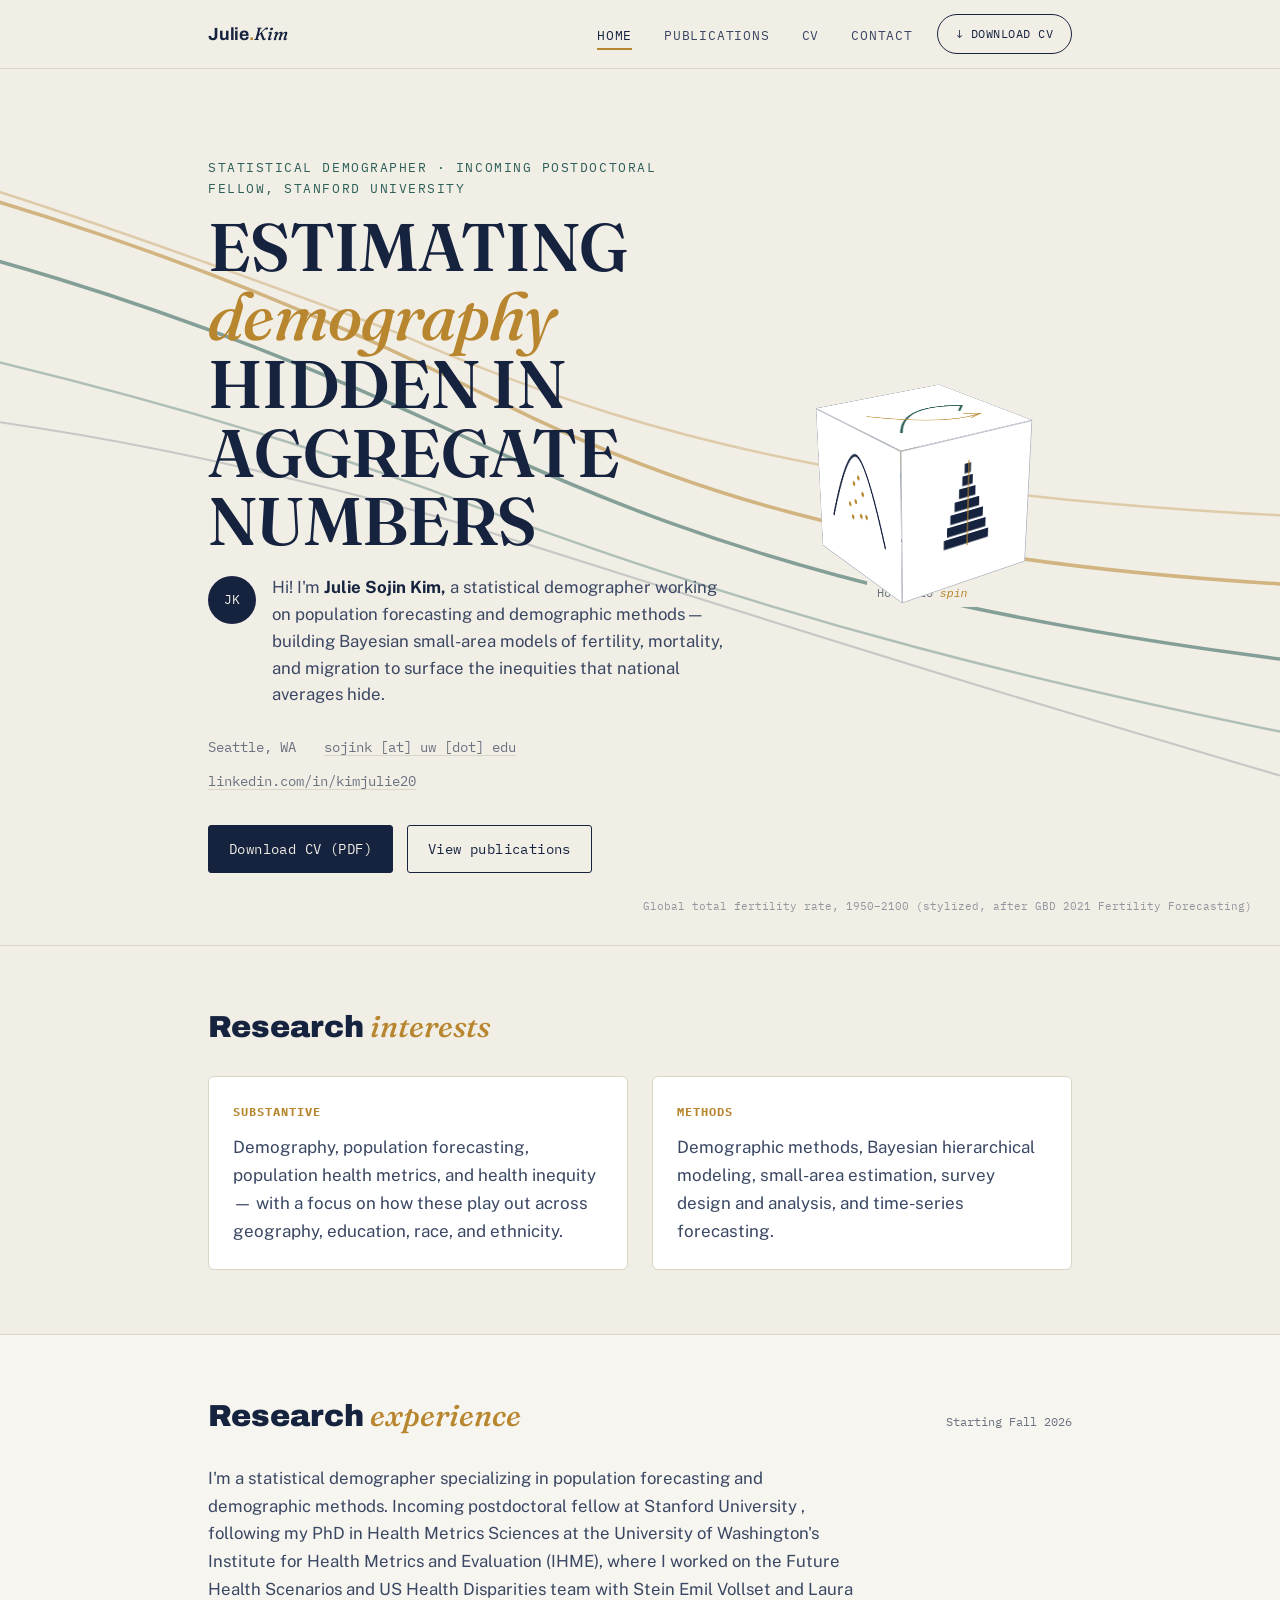
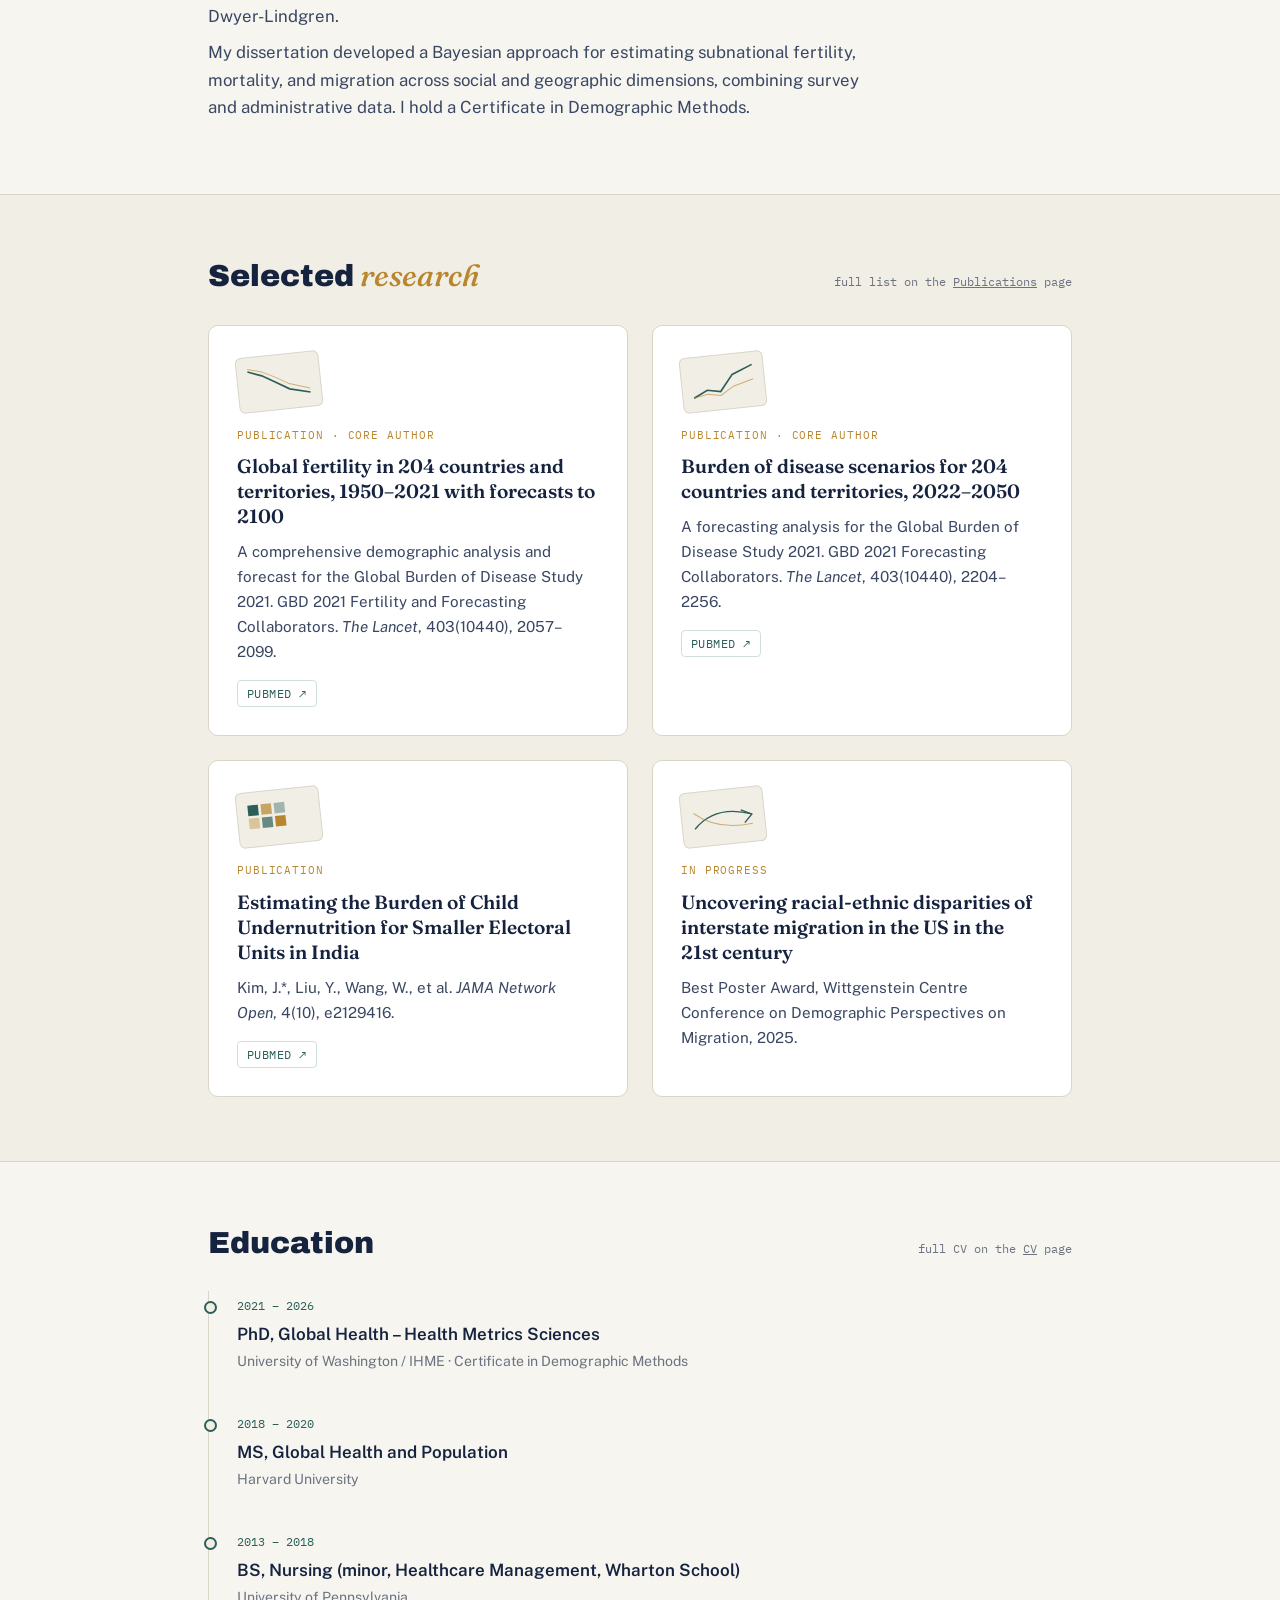
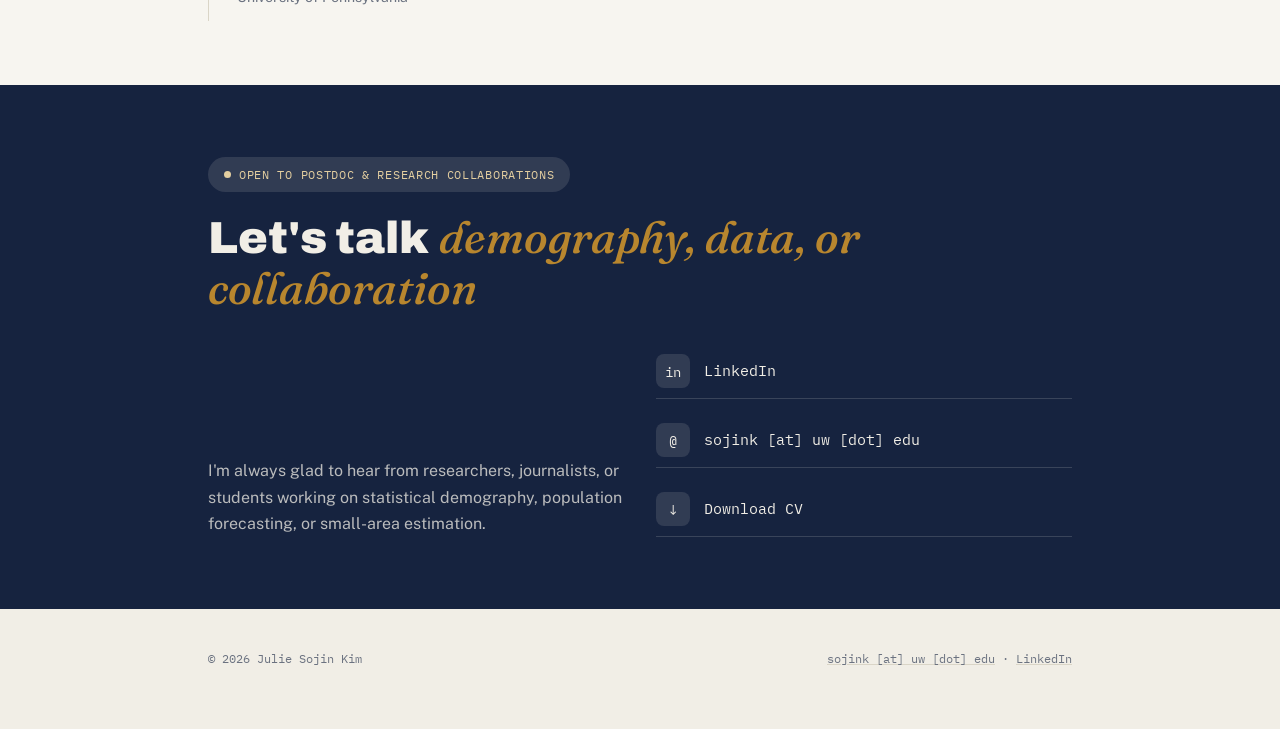
==== commit c3ae8b34: "Rebuild hero cube with original demography-themed visuals" ====
--- a/index.html
+++ b/index.html
@@ -42,20 +42,82 @@
       <path class="tfr-line" d="M0,180 C220,190 360,220 500,260 C660,310 840,370 1200,470" fill="none" stroke="#16233F" stroke-width="1.2" opacity="0.35"/>
     </svg>
     <div class="wrap">
-      <p class="eyebrow">Statistical Demographer · Incoming Postdoctoral Fellow, Stanford University</p>
-      <h1 class="headline-big">Estimating<br><span class="accent">demography</span> hidden<br>in aggregate numbers</h1>
-      <div class="intro-row">
-        <span class="avatar-monogram" aria-hidden="true">JK</span>
-        <p>Hi! I'm <b>Julie Sojin Kim,</b> a statistical demographer working on population forecasting and demographic methods — building Bayesian small-area models of fertility, mortality, and migration to surface the inequities that national averages hide.</p>
-      </div>
-      <div class="hero-meta">
-        <span>Seattle, WA</span>
-        <a href="mailto:sojink@uw.edu">sojink [at] uw [dot] edu</a>
-        <a href="https://www.linkedin.com/in/kimjulie20" target="_blank" rel="noopener">linkedin.com/in/kimjulie20</a>
-      </div>
-      <div class="hero-cta">
-        <a class="btn btn-primary" href="assets/cv/Julie_Sojin_Kim_CV.pdf">Download CV (PDF)</a>
-        <a class="btn btn-ghost" href="publications.html">View publications</a>
+      <div class="hero-grid">
+        <div>
+          <p class="eyebrow">Statistical Demographer · Incoming Postdoctoral Fellow, Stanford University</p>
+          <h1 class="headline-big">Estimating<br><span class="accent">demography</span> hidden in aggregate numbers</h1>
+          <div class="intro-row">
+            <span class="avatar-monogram" aria-hidden="true">JK</span>
+            <p>Hi! I'm <b>Julie Sojin Kim,</b> a statistical demographer working on population forecasting and demographic methods — building Bayesian small-area models of fertility, mortality, and migration to surface the inequities that national averages hide.</p>
+          </div>
+          <div class="hero-meta">
+            <span>Seattle, WA</span>
+            <a href="mailto:sojink@uw.edu">sojink [at] uw [dot] edu</a>
+            <a href="https://www.linkedin.com/in/kimjulie20" target="_blank" rel="noopener">linkedin.com/in/kimjulie20</a>
+          </div>
+          <div class="hero-cta">
+            <a class="btn btn-primary" href="assets/cv/Julie_Sojin_Kim_CV.pdf">Download CV (PDF)</a>
+            <a class="btn btn-ghost" href="publications.html">View publications</a>
+          </div>
+        </div>
+        <div class="cube-stage" role="button" tabindex="0" aria-label="Decorative rotating cube of demographic visualizations, tap or hover to spin">
+          <div class="cube">
+            <div class="cube-face front">
+              <svg viewBox="0 0 100 100" xmlns="http://www.w3.org/2000/svg" aria-hidden="true">
+                <!-- population pyramid -->
+                <g fill="#16233F"><rect x="46" y="10" width="6" height="8"/><rect x="44" y="20" width="10" height="8"/><rect x="41" y="30" width="16" height="8"/><rect x="37" y="40" width="24" height="8"/><rect x="33" y="50" width="32" height="8"/><rect x="30" y="60" width="38" height="8"/><rect x="27" y="70" width="44" height="8"/></g>
+                <line x1="50" y1="8" x2="50" y2="80" stroke="#B8862E" stroke-width="1"/>
+              </svg>
+            </div>
+            <div class="cube-face back">
+              <svg viewBox="0 0 100 100" xmlns="http://www.w3.org/2000/svg" aria-hidden="true">
+                <!-- small-area choropleth -->
+                <g stroke="#F1EEE6" stroke-width="1.5">
+                  <rect x="10" y="10" width="26" height="26" fill="#16233F"/><rect x="36" y="10" width="26" height="26" fill="#2B5F58" opacity="0.55"/><rect x="62" y="10" width="26" height="26" fill="#B8862E" opacity="0.4"/>
+                  <rect x="10" y="36" width="26" height="26" fill="#B8862E" opacity="0.75"/><rect x="36" y="36" width="26" height="26" fill="#16233F" opacity="0.85"/><rect x="62" y="36" width="26" height="26" fill="#2B5F58" opacity="0.3"/>
+                  <rect x="10" y="62" width="26" height="26" fill="#2B5F58"/><rect x="36" y="62" width="26" height="26" fill="#B8862E" opacity="0.5"/><rect x="62" y="62" width="26" height="26" fill="#16233F" opacity="0.4"/>
+                </g>
+              </svg>
+            </div>
+            <div class="cube-face right">
+              <svg viewBox="0 0 100 100" xmlns="http://www.w3.org/2000/svg" aria-hidden="true">
+                <!-- forecast: solid past, dashed future -->
+                <polyline points="8,25 30,40 50,50" fill="none" stroke="#16233F" stroke-width="3"/>
+                <polyline points="50,50 68,58 92,62" fill="none" stroke="#16233F" stroke-width="3" stroke-dasharray="5,4"/>
+                <polyline points="50,50 68,66 92,78" fill="none" stroke="#B8862E" stroke-width="1.5" stroke-dasharray="3,3" opacity="0.7"/>
+                <polyline points="50,50 68,50 92,46" fill="none" stroke="#B8862E" stroke-width="1.5" stroke-dasharray="3,3" opacity="0.7"/>
+                <circle cx="50" cy="50" r="3" fill="#2B5F58"/>
+              </svg>
+            </div>
+            <div class="cube-face left">
+              <svg viewBox="0 0 100 100" xmlns="http://www.w3.org/2000/svg" aria-hidden="true">
+                <!-- Bayesian posterior draws -->
+                <path d="M10,75 Q35,10 50,10 Q65,10 90,75" fill="none" stroke="#16233F" stroke-width="2"/>
+                <g fill="#B8862E">
+                  <circle cx="38" cy="55" r="2"/><circle cx="45" cy="35" r="2"/><circle cx="52" cy="28" r="2"/><circle cx="58" cy="40" r="2"/><circle cx="63" cy="58" r="2"/><circle cx="47" cy="50" r="2"/><circle cx="55" cy="60" r="2"/><circle cx="42" cy="65" r="2"/>
+                </g>
+              </svg>
+            </div>
+            <div class="cube-face top">
+              <svg viewBox="0 0 100 100" xmlns="http://www.w3.org/2000/svg" aria-hidden="true">
+                <!-- migration flows -->
+                <path d="M10,80 Q50,20 90,50" fill="none" stroke="#2B5F58" stroke-width="2"/>
+                <path d="M78,42 L90,50 L80,60" fill="none" stroke="#2B5F58" stroke-width="2"/>
+                <path d="M10,30 Q50,85 90,75" fill="none" stroke="#B8862E" stroke-width="2" opacity="0.7"/>
+                <path d="M78,68 L90,75 L77,80" fill="none" stroke="#B8862E" stroke-width="2" opacity="0.7"/>
+              </svg>
+            </div>
+            <div class="cube-face bottom">
+              <svg viewBox="0 0 100 100" xmlns="http://www.w3.org/2000/svg" aria-hidden="true">
+                <!-- survey sample points -->
+                <g fill="#16233F" opacity="0.75">
+                  <circle cx="20" cy="20" r="3"/><circle cx="45" cy="15" r="3"/><circle cx="70" cy="25" r="3"/><circle cx="30" cy="45" r="3"/><circle cx="55" cy="50" r="3"/><circle cx="80" cy="45" r="3"/><circle cx="20" cy="75" r="3"/><circle cx="50" cy="80" r="3"/><circle cx="78" cy="75" r="3"/>
+                </g>
+              </svg>
+            </div>
+          </div>
+          <p class="cube-caption">Hover to <em>spin</em></p>
+        </div>
       </div>
     </div>
     <p class="chart-caption">Global total fertility rate, 1950–2100 (stylized, after GBD 2021 Fertility Forecasting)</p>
@@ -98,24 +160,28 @@
       </div>
       <div class="case-grid">
         <div class="case-card">
+          <div class="case-visual"><svg viewBox="0 0 100 60" xmlns="http://www.w3.org/2000/svg"><polyline points="4,10 25,18 45,30 65,42 96,50" fill="none" stroke="#2B5F58" stroke-width="2.5"/><polyline points="4,6 25,12 45,22 65,34 96,44" fill="none" stroke="#B8862E" stroke-width="1.5" opacity="0.6"/></svg></div>
           <p class="case-eyebrow">Publication · Core author</p>
           <p class="case-title">Global fertility in 204 countries and territories, 1950–2021 with forecasts to 2100</p>
           <p class="case-desc">A comprehensive demographic analysis and forecast for the Global Burden of Disease Study 2021. GBD 2021 Fertility and Forecasting Collaborators. <em>The Lancet</em>, 403(10440), 2057–2099.</p>
           <a class="pubmed-link" href="https://pubmed.ncbi.nlm.nih.gov/38521087/" target="_blank" rel="noopener">PubMed ↗</a>
         </div>
         <div class="case-card">
+          <div class="case-visual"><svg viewBox="0 0 100 60" xmlns="http://www.w3.org/2000/svg"><polyline points="4,50 25,40 45,44 65,20 96,8" fill="none" stroke="#2B5F58" stroke-width="2.5"/><polyline points="4,50 25,46 45,50 65,38 96,30" fill="none" stroke="#B8862E" stroke-width="1.5" opacity="0.6"/></svg></div>
           <p class="case-eyebrow">Publication · Core author</p>
           <p class="case-title">Burden of disease scenarios for 204 countries and territories, 2022–2050</p>
           <p class="case-desc">A forecasting analysis for the Global Burden of Disease Study 2021. GBD 2021 Forecasting Collaborators. <em>The Lancet</em>, 403(10440), 2204–2256.</p>
           <a class="pubmed-link" href="https://pubmed.ncbi.nlm.nih.gov/38762325/" target="_blank" rel="noopener">PubMed ↗</a>
         </div>
         <div class="case-card">
+          <div class="case-visual"><svg viewBox="0 0 100 60" xmlns="http://www.w3.org/2000/svg"><rect x="4" y="8" width="16" height="16" fill="#2B5F58"/><rect x="24" y="8" width="16" height="16" fill="#B8862E" opacity="0.7"/><rect x="44" y="8" width="16" height="16" fill="#2B5F58" opacity="0.4"/><rect x="4" y="28" width="16" height="16" fill="#B8862E" opacity="0.4"/><rect x="24" y="28" width="16" height="16" fill="#2B5F58" opacity="0.7"/><rect x="44" y="28" width="16" height="16" fill="#B8862E"/></svg></div>
           <p class="case-eyebrow">Publication</p>
           <p class="case-title">Estimating the Burden of Child Undernutrition for Smaller Electoral Units in India</p>
           <p class="case-desc">Kim, J.*, Liu, Y., Wang, W., et al. <em>JAMA Network Open</em>, 4(10), e2129416.</p>
           <a class="pubmed-link" href="https://pubmed.ncbi.nlm.nih.gov/34714345/" target="_blank" rel="noopener">PubMed ↗</a>
         </div>
         <div class="case-card">
+          <div class="case-visual"><svg viewBox="0 0 100 60" xmlns="http://www.w3.org/2000/svg"><path d="M6,44 Q40,10 94,30" fill="none" stroke="#2B5F58" stroke-width="2"/><path d="M78,22 L94,30 L82,42" fill="none" stroke="#2B5F58" stroke-width="2"/><path d="M6,20 Q40,50 94,44" fill="none" stroke="#B8862E" stroke-width="1.5" opacity="0.6"/></svg></div>
           <p class="case-eyebrow">In progress</p>
           <p class="case-title">Uncovering racial-ethnic disparities of interstate migration in the US in the 21st century</p>
           <p class="case-desc">Best Poster Award, Wittgenstein Centre Conference on Demographic Perspectives on Migration, 2025.</p>
--- a/assets/css/style.css
+++ b/assets/css/style.css
@@ -179,6 +179,73 @@
 
 .hero .wrap { position: relative; z-index: 1; }
 
+.hero-grid {
+  display: grid;
+  grid-template-columns: 1.4fr 0.8fr;
+  gap: 40px;
+  align-items: center;
+}
+
+/* ============================================================
+   3D rotating data cube (hero graphic)
+   ============================================================ */
+.cube-stage {
+  perspective: 900px;
+  width: 100%;
+  display: flex;
+  flex-direction: column;
+  align-items: center;
+  justify-content: center;
+  cursor: pointer;
+  user-select: none;
+}
+.cube {
+  width: 150px;
+  height: 150px;
+  position: relative;
+  transform-style: preserve-3d;
+  transform: rotateX(-24deg) rotateY(35deg);
+  transition: transform 0.6s ease;
+}
+.cube-stage:hover .cube,
+.cube-stage.spinning .cube {
+  animation: cube-spin 9s linear infinite;
+}
+@keyframes cube-spin {
+  from { transform: rotateX(-24deg) rotateY(35deg); }
+  to   { transform: rotateX(-24deg) rotateY(395deg); }
+}
+.cube-face {
+  position: absolute;
+  width: 150px;
+  height: 150px;
+  border: 1px solid rgba(22,35,63,0.3);
+  background-color: var(--paper-raise);
+  display: flex;
+  align-items: center;
+  justify-content: center;
+  padding: 14px;
+}
+.cube-face svg { width: 100%; height: 100%; }
+.cube-face.front  { background-color: var(--paper-raise); transform: translateZ(75px); }
+.cube-face.back   { background-color: var(--paper-raise); transform: rotateY(180deg) translateZ(75px); }
+.cube-face.right  { background-color: var(--paper-raise); transform: rotateY(90deg) translateZ(75px); }
+.cube-face.left   { background-color: var(--paper-raise); transform: rotateY(-90deg) translateZ(75px); }
+.cube-face.top    { background-color: var(--paper-raise); transform: rotateX(90deg) translateZ(75px); }
+.cube-face.bottom { background-color: var(--paper-raise); transform: rotateX(-90deg) translateZ(75px); }
+
+.cube-caption {
+  margin-top: 18px;
+  font-family: var(--font-mono);
+  font-size: 0.72rem;
+  color: var(--muted);
+  text-align: center;
+  background: var(--paper);
+  padding: 4px 10px;
+  border-radius: 4px;
+}
+.cube-caption em { font-style: italic; color: var(--gold); }
+
 .eyebrow {
   font-family: var(--font-mono);
   font-size: 0.8rem;
@@ -254,11 +321,11 @@
   font-family: var(--font-heavy);
   font-weight: 900;
   text-transform: uppercase;
-  line-height: 0.92;
+  line-height: 0.96;
   letter-spacing: -0.015em;
   margin: 0 0 28px;
   color: var(--ink);
-  font-size: clamp(2.6rem, 7vw, 5.2rem);
+  font-size: clamp(2.2rem, 4.4vw, 3.6rem);
 }
 .headline-big .accent {
   font-family: var(--font-display);
@@ -357,12 +424,26 @@
   border: 1px solid var(--line);
   border-radius: 10px;
   padding: 28px;
+  overflow: hidden;
   transition: transform 0.18s ease, box-shadow 0.18s ease;
 }
 .case-card:hover {
   transform: translateY(-4px);
   box-shadow: var(--shadow);
 }
+.case-visual {
+  width: 84px;
+  height: 56px;
+  margin: 0 0 16px;
+  transform: rotate(-6deg);
+  transition: transform 0.25s ease;
+  border: 1px solid var(--line);
+  border-radius: 6px;
+  background: var(--paper);
+  padding: 6px 8px;
+}
+.case-card:hover .case-visual { transform: rotate(0deg); }
+.case-visual svg { width: 100%; height: 100%; display: block; }
 .case-eyebrow {
   font-family: var(--font-mono);
   font-size: 0.7rem;
@@ -735,6 +816,16 @@
 @media (max-width: 760px) {
   .interests-grid { grid-template-columns: 1fr; }
   .contact-grid { grid-template-columns: 1fr; }
+  .hero-grid { grid-template-columns: 1fr; }
+  .cube-stage { order: -1; margin-bottom: 8px; }
+  .cube { width: 110px; height: 110px; }
+  .cube-face { width: 110px; height: 110px; }
+  .cube-face.front, .cube-face.back { transform: translateZ(55px); }
+  .cube-face.back { transform: rotateY(180deg) translateZ(55px); }
+  .cube-face.right { transform: rotateY(90deg) translateZ(55px); }
+  .cube-face.left { transform: rotateY(-90deg) translateZ(55px); }
+  .cube-face.top { transform: rotateX(90deg) translateZ(55px); }
+  .cube-face.bottom { transform: rotateX(-90deg) translateZ(55px); }
   .case-grid { grid-template-columns: 1fr; }
   .cta-grid { grid-template-columns: 1fr; gap: 40px; }
   .section-head { flex-direction: column; align-items: flex-start; gap: 8px; }
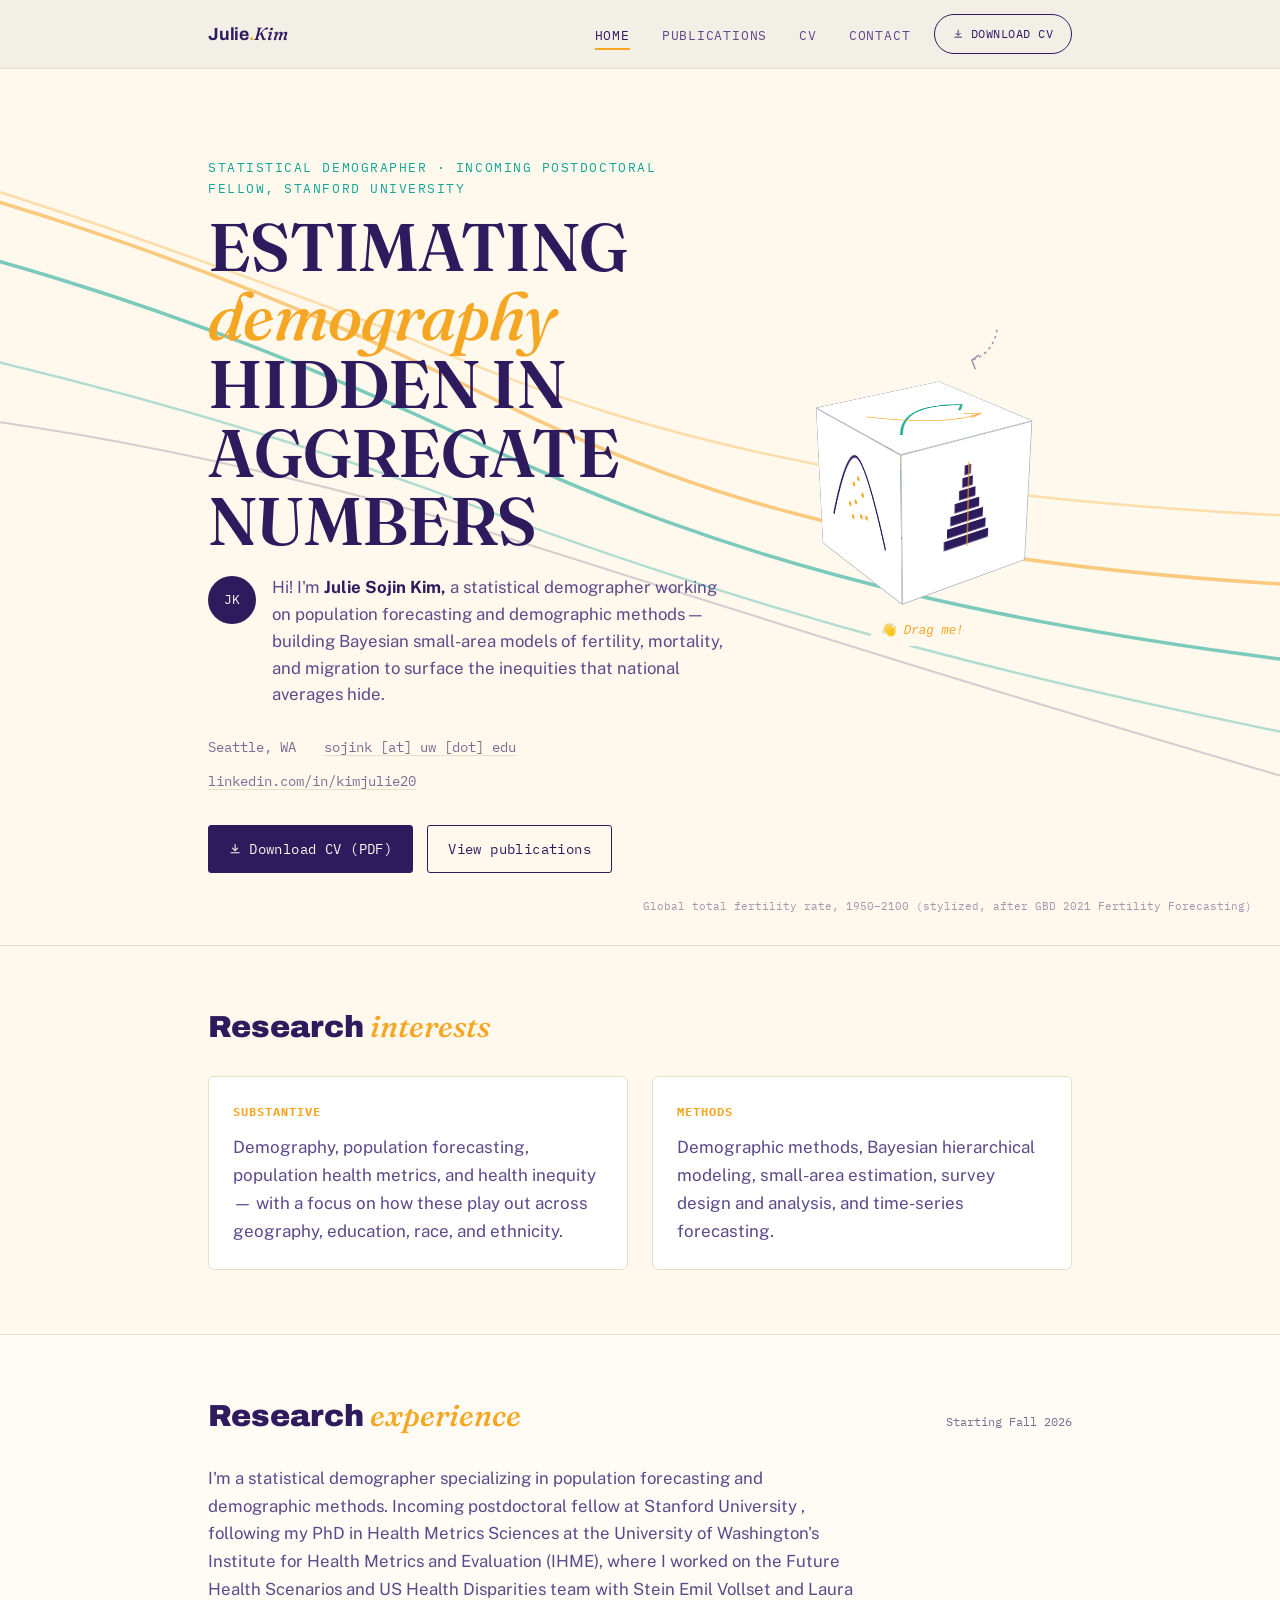
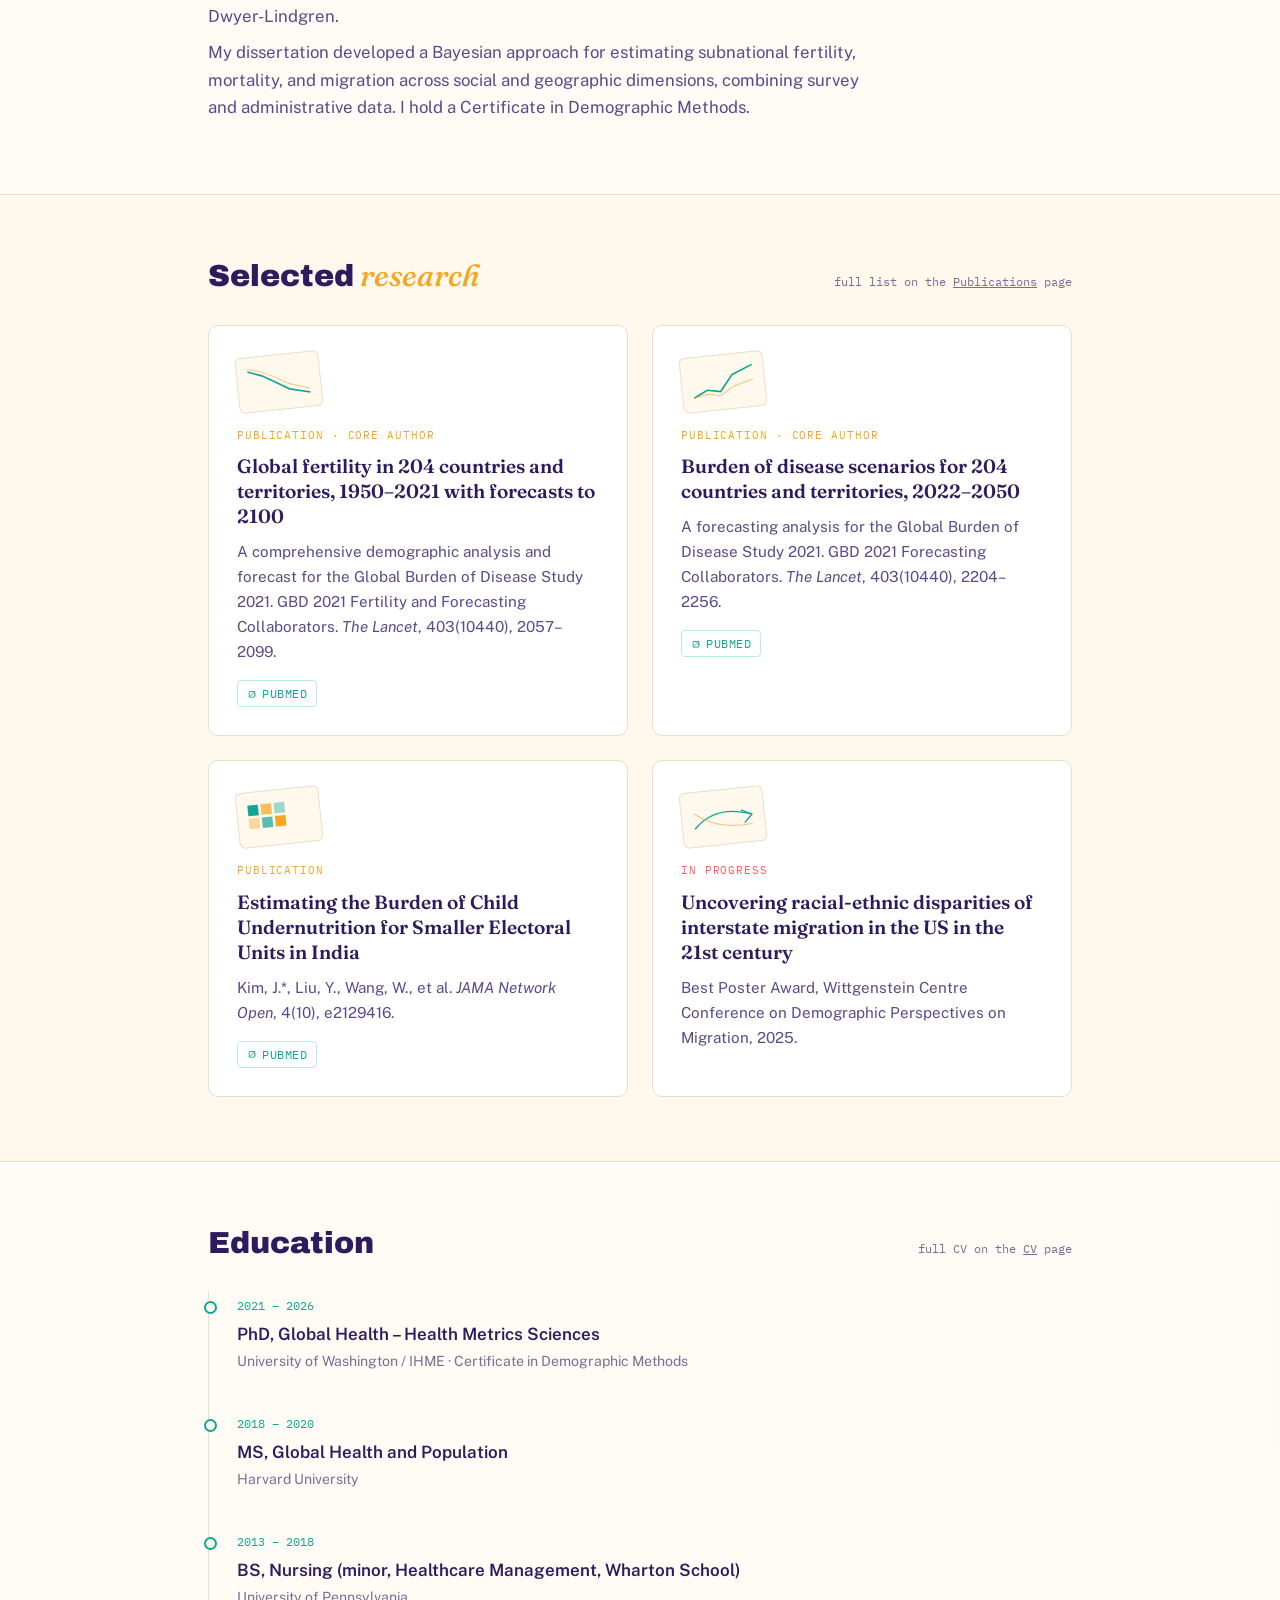
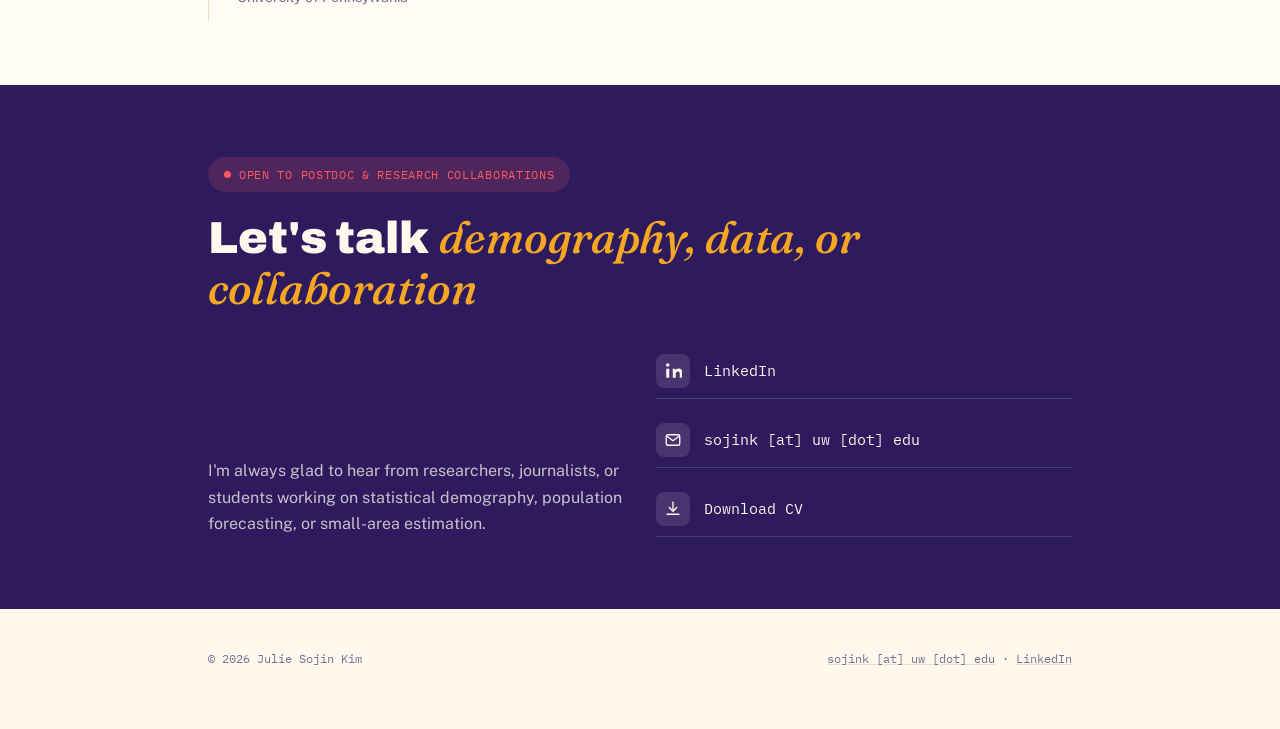
==== commit 835519db: "Modernize color palette, add drag interaction and real icons" ====
--- a/index.html
+++ b/index.html
@@ -26,7 +26,7 @@
           <li><a href="contact.html">Contact</a></li>
         </ul>
       </nav>
-      <a class="nav-cta" href="assets/cv/Julie_Sojin_Kim_CV.pdf">↓ Download CV</a>
+      <a class="nav-cta" href="assets/cv/Julie_Sojin_Kim_CV.pdf"><svg class="icon-inline" viewBox="0 0 24 24" fill="none" xmlns="http://www.w3.org/2000/svg" aria-hidden="true"><path d="M12 3v11" stroke="currentColor" stroke-width="2" stroke-linecap="round"/><path d="M7 10l5 5 5-5" stroke="currentColor" stroke-width="2" stroke-linecap="round" stroke-linejoin="round"/><path d="M4 19h16" stroke="currentColor" stroke-width="2" stroke-linecap="round"/></svg> Download CV</a>
     </div>
   </div>
 </header>
@@ -35,11 +35,11 @@
 
   <section class="hero">
     <svg class="hero-chart" viewBox="0 0 1200 500" preserveAspectRatio="xMidYMid slice" aria-hidden="true">
-      <path class="tfr-line" d="M0,60 C200,90 350,140 500,210 C650,280 800,330 1200,360" fill="none" stroke="#2B5F58" stroke-width="2"/>
-      <path class="tfr-line" d="M0,20 C220,60 380,120 520,190 C680,270 850,300 1200,300" fill="none" stroke="#B8862E" stroke-width="2"/>
-      <path class="tfr-line" d="M0,120 C180,150 340,190 480,240 C640,300 820,360 1200,420" fill="none" stroke="#2B5F58" stroke-width="1.4" opacity="0.6"/>
-      <path class="tfr-line" d="M0,10 C160,40 300,90 460,150 C620,220 780,260 1200,260" fill="none" stroke="#B8862E" stroke-width="1.4" opacity="0.6"/>
-      <path class="tfr-line" d="M0,180 C220,190 360,220 500,260 C660,310 840,370 1200,470" fill="none" stroke="#16233F" stroke-width="1.2" opacity="0.35"/>
+      <path class="tfr-line" d="M0,60 C200,90 350,140 500,210 C650,280 800,330 1200,360" fill="none" stroke="#12A594" stroke-width="2"/>
+      <path class="tfr-line" d="M0,20 C220,60 380,120 520,190 C680,270 850,300 1200,300" fill="none" stroke="#F5A623" stroke-width="2"/>
+      <path class="tfr-line" d="M0,120 C180,150 340,190 480,240 C640,300 820,360 1200,420" fill="none" stroke="#12A594" stroke-width="1.4" opacity="0.6"/>
+      <path class="tfr-line" d="M0,10 C160,40 300,90 460,150 C620,220 780,260 1200,260" fill="none" stroke="#F5A623" stroke-width="1.4" opacity="0.6"/>
+      <path class="tfr-line" d="M0,180 C220,190 360,220 500,260 C660,310 840,370 1200,470" fill="none" stroke="#2D1B5E" stroke-width="1.2" opacity="0.35"/>
     </svg>
     <div class="wrap">
       <div class="hero-grid">
@@ -56,67 +56,73 @@
             <a href="https://www.linkedin.com/in/kimjulie20" target="_blank" rel="noopener">linkedin.com/in/kimjulie20</a>
           </div>
           <div class="hero-cta">
-            <a class="btn btn-primary" href="assets/cv/Julie_Sojin_Kim_CV.pdf">Download CV (PDF)</a>
+            <a class="btn btn-primary" href="assets/cv/Julie_Sojin_Kim_CV.pdf"><svg class="icon-inline" viewBox="0 0 24 24" fill="none" xmlns="http://www.w3.org/2000/svg" aria-hidden="true"><path d="M12 3v11" stroke="currentColor" stroke-width="2" stroke-linecap="round"/><path d="M7 10l5 5 5-5" stroke="currentColor" stroke-width="2" stroke-linecap="round" stroke-linejoin="round"/><path d="M4 19h16" stroke="currentColor" stroke-width="2" stroke-linecap="round"/></svg> Download CV (PDF)</a>
             <a class="btn btn-ghost" href="publications.html">View publications</a>
           </div>
         </div>
-        <div class="cube-stage" role="button" tabindex="0" aria-label="Decorative rotating cube of demographic visualizations, tap or hover to spin">
-          <div class="cube">
-            <div class="cube-face front">
-              <svg viewBox="0 0 100 100" xmlns="http://www.w3.org/2000/svg" aria-hidden="true">
-                <!-- population pyramid -->
-                <g fill="#16233F"><rect x="46" y="10" width="6" height="8"/><rect x="44" y="20" width="10" height="8"/><rect x="41" y="30" width="16" height="8"/><rect x="37" y="40" width="24" height="8"/><rect x="33" y="50" width="32" height="8"/><rect x="30" y="60" width="38" height="8"/><rect x="27" y="70" width="44" height="8"/></g>
-                <line x1="50" y1="8" x2="50" y2="80" stroke="#B8862E" stroke-width="1"/>
-              </svg>
+        <div class="cube-scene">
+          <div class="cube-stage" role="button" tabindex="0" aria-label="Decorative rotating cube of demographic visualizations — drag or hover to spin">
+            <svg class="drag-arrow" viewBox="0 0 60 60" xmlns="http://www.w3.org/2000/svg" aria-hidden="true">
+              <path d="M50,4 Q46,30 22,38" fill="none" stroke="currentColor" stroke-width="1.6" stroke-dasharray="3,4"/>
+              <path d="M30,32 L22,38 L26,48" fill="none" stroke="currentColor" stroke-width="1.6"/>
+            </svg>
+            <div class="cube">
+              <div class="cube-face front">
+                <svg viewBox="0 0 100 100" xmlns="http://www.w3.org/2000/svg" aria-hidden="true">
+                  <!-- population pyramid -->
+                  <g fill="#2D1B5E"><rect x="46" y="10" width="6" height="8"/><rect x="44" y="20" width="10" height="8"/><rect x="41" y="30" width="16" height="8"/><rect x="37" y="40" width="24" height="8"/><rect x="33" y="50" width="32" height="8"/><rect x="30" y="60" width="38" height="8"/><rect x="27" y="70" width="44" height="8"/></g>
+                  <line x1="50" y1="8" x2="50" y2="80" stroke="#F5A623" stroke-width="1"/>
+                </svg>
+              </div>
+              <div class="cube-face back">
+                <svg viewBox="0 0 100 100" xmlns="http://www.w3.org/2000/svg" aria-hidden="true">
+                  <!-- small-area choropleth -->
+                  <g stroke="#FFF8ED" stroke-width="1.5">
+                    <rect x="10" y="10" width="26" height="26" fill="#2D1B5E"/><rect x="36" y="10" width="26" height="26" fill="#12A594" opacity="0.55"/><rect x="62" y="10" width="26" height="26" fill="#F5A623" opacity="0.4"/>
+                    <rect x="10" y="36" width="26" height="26" fill="#F5A623" opacity="0.75"/><rect x="36" y="36" width="26" height="26" fill="#2D1B5E" opacity="0.85"/><rect x="62" y="36" width="26" height="26" fill="#12A594" opacity="0.3"/>
+                    <rect x="10" y="62" width="26" height="26" fill="#12A594"/><rect x="36" y="62" width="26" height="26" fill="#F5A623" opacity="0.5"/><rect x="62" y="62" width="26" height="26" fill="#2D1B5E" opacity="0.4"/>
+                  </g>
+                </svg>
+              </div>
+              <div class="cube-face right">
+                <svg viewBox="0 0 100 100" xmlns="http://www.w3.org/2000/svg" aria-hidden="true">
+                  <!-- forecast: solid past, dashed future -->
+                  <polyline points="8,25 30,40 50,50" fill="none" stroke="#2D1B5E" stroke-width="3"/>
+                  <polyline points="50,50 68,58 92,62" fill="none" stroke="#2D1B5E" stroke-width="3" stroke-dasharray="5,4"/>
+                  <polyline points="50,50 68,66 92,78" fill="none" stroke="#F5A623" stroke-width="1.5" stroke-dasharray="3,3" opacity="0.7"/>
+                  <polyline points="50,50 68,50 92,46" fill="none" stroke="#F5A623" stroke-width="1.5" stroke-dasharray="3,3" opacity="0.7"/>
+                  <circle cx="50" cy="50" r="3" fill="#12A594"/>
+                </svg>
+              </div>
+              <div class="cube-face left">
+                <svg viewBox="0 0 100 100" xmlns="http://www.w3.org/2000/svg" aria-hidden="true">
+                  <!-- Bayesian posterior draws -->
+                  <path d="M10,75 Q35,10 50,10 Q65,10 90,75" fill="none" stroke="#2D1B5E" stroke-width="2"/>
+                  <g fill="#F5A623">
+                    <circle cx="38" cy="55" r="2"/><circle cx="45" cy="35" r="2"/><circle cx="52" cy="28" r="2"/><circle cx="58" cy="40" r="2"/><circle cx="63" cy="58" r="2"/><circle cx="47" cy="50" r="2"/><circle cx="55" cy="60" r="2"/><circle cx="42" cy="65" r="2"/>
+                  </g>
+                </svg>
+              </div>
+              <div class="cube-face top">
+                <svg viewBox="0 0 100 100" xmlns="http://www.w3.org/2000/svg" aria-hidden="true">
+                  <!-- migration flows -->
+                  <path d="M10,80 Q50,20 90,50" fill="none" stroke="#12A594" stroke-width="2"/>
+                  <path d="M78,42 L90,50 L80,60" fill="none" stroke="#12A594" stroke-width="2"/>
+                  <path d="M10,30 Q50,85 90,75" fill="none" stroke="#F5A623" stroke-width="2" opacity="0.7"/>
+                  <path d="M78,68 L90,75 L77,80" fill="none" stroke="#F5A623" stroke-width="2" opacity="0.7"/>
+                </svg>
+              </div>
+              <div class="cube-face bottom">
+                <svg viewBox="0 0 100 100" xmlns="http://www.w3.org/2000/svg" aria-hidden="true">
+                  <!-- survey sample points -->
+                  <g fill="#2D1B5E" opacity="0.75">
+                    <circle cx="20" cy="20" r="3"/><circle cx="45" cy="15" r="3"/><circle cx="70" cy="25" r="3"/><circle cx="30" cy="45" r="3"/><circle cx="55" cy="50" r="3"/><circle cx="80" cy="45" r="3"/><circle cx="20" cy="75" r="3"/><circle cx="50" cy="80" r="3"/><circle cx="78" cy="75" r="3"/>
+                  </g>
+                </svg>
+              </div>
             </div>
-            <div class="cube-face back">
-              <svg viewBox="0 0 100 100" xmlns="http://www.w3.org/2000/svg" aria-hidden="true">
-                <!-- small-area choropleth -->
-                <g stroke="#F1EEE6" stroke-width="1.5">
-                  <rect x="10" y="10" width="26" height="26" fill="#16233F"/><rect x="36" y="10" width="26" height="26" fill="#2B5F58" opacity="0.55"/><rect x="62" y="10" width="26" height="26" fill="#B8862E" opacity="0.4"/>
-                  <rect x="10" y="36" width="26" height="26" fill="#B8862E" opacity="0.75"/><rect x="36" y="36" width="26" height="26" fill="#16233F" opacity="0.85"/><rect x="62" y="36" width="26" height="26" fill="#2B5F58" opacity="0.3"/>
-                  <rect x="10" y="62" width="26" height="26" fill="#2B5F58"/><rect x="36" y="62" width="26" height="26" fill="#B8862E" opacity="0.5"/><rect x="62" y="62" width="26" height="26" fill="#16233F" opacity="0.4"/>
-                </g>
-              </svg>
-            </div>
-            <div class="cube-face right">
-              <svg viewBox="0 0 100 100" xmlns="http://www.w3.org/2000/svg" aria-hidden="true">
-                <!-- forecast: solid past, dashed future -->
-                <polyline points="8,25 30,40 50,50" fill="none" stroke="#16233F" stroke-width="3"/>
-                <polyline points="50,50 68,58 92,62" fill="none" stroke="#16233F" stroke-width="3" stroke-dasharray="5,4"/>
-                <polyline points="50,50 68,66 92,78" fill="none" stroke="#B8862E" stroke-width="1.5" stroke-dasharray="3,3" opacity="0.7"/>
-                <polyline points="50,50 68,50 92,46" fill="none" stroke="#B8862E" stroke-width="1.5" stroke-dasharray="3,3" opacity="0.7"/>
-                <circle cx="50" cy="50" r="3" fill="#2B5F58"/>
-              </svg>
-            </div>
-            <div class="cube-face left">
-              <svg viewBox="0 0 100 100" xmlns="http://www.w3.org/2000/svg" aria-hidden="true">
-                <!-- Bayesian posterior draws -->
-                <path d="M10,75 Q35,10 50,10 Q65,10 90,75" fill="none" stroke="#16233F" stroke-width="2"/>
-                <g fill="#B8862E">
-                  <circle cx="38" cy="55" r="2"/><circle cx="45" cy="35" r="2"/><circle cx="52" cy="28" r="2"/><circle cx="58" cy="40" r="2"/><circle cx="63" cy="58" r="2"/><circle cx="47" cy="50" r="2"/><circle cx="55" cy="60" r="2"/><circle cx="42" cy="65" r="2"/>
-                </g>
-              </svg>
-            </div>
-            <div class="cube-face top">
-              <svg viewBox="0 0 100 100" xmlns="http://www.w3.org/2000/svg" aria-hidden="true">
-                <!-- migration flows -->
-                <path d="M10,80 Q50,20 90,50" fill="none" stroke="#2B5F58" stroke-width="2"/>
-                <path d="M78,42 L90,50 L80,60" fill="none" stroke="#2B5F58" stroke-width="2"/>
-                <path d="M10,30 Q50,85 90,75" fill="none" stroke="#B8862E" stroke-width="2" opacity="0.7"/>
-                <path d="M78,68 L90,75 L77,80" fill="none" stroke="#B8862E" stroke-width="2" opacity="0.7"/>
-              </svg>
-            </div>
-            <div class="cube-face bottom">
-              <svg viewBox="0 0 100 100" xmlns="http://www.w3.org/2000/svg" aria-hidden="true">
-                <!-- survey sample points -->
-                <g fill="#16233F" opacity="0.75">
-                  <circle cx="20" cy="20" r="3"/><circle cx="45" cy="15" r="3"/><circle cx="70" cy="25" r="3"/><circle cx="30" cy="45" r="3"/><circle cx="55" cy="50" r="3"/><circle cx="80" cy="45" r="3"/><circle cx="20" cy="75" r="3"/><circle cx="50" cy="80" r="3"/><circle cx="78" cy="75" r="3"/>
-                </g>
-              </svg>
-            </div>
-          </div>
-          <p class="cube-caption">Hover to <em>spin</em></p>
+          </div>
+          <p class="cube-caption">👋 <em>Drag me!</em></p>
         </div>
       </div>
     </div>
@@ -160,29 +166,29 @@
       </div>
       <div class="case-grid">
         <div class="case-card">
-          <div class="case-visual"><svg viewBox="0 0 100 60" xmlns="http://www.w3.org/2000/svg"><polyline points="4,10 25,18 45,30 65,42 96,50" fill="none" stroke="#2B5F58" stroke-width="2.5"/><polyline points="4,6 25,12 45,22 65,34 96,44" fill="none" stroke="#B8862E" stroke-width="1.5" opacity="0.6"/></svg></div>
+          <div class="case-visual"><svg viewBox="0 0 100 60" xmlns="http://www.w3.org/2000/svg"><polyline points="4,10 25,18 45,30 65,42 96,50" fill="none" stroke="#12A594" stroke-width="2.5"/><polyline points="4,6 25,12 45,22 65,34 96,44" fill="none" stroke="#F5A623" stroke-width="1.5" opacity="0.6"/></svg></div>
           <p class="case-eyebrow">Publication · Core author</p>
           <p class="case-title">Global fertility in 204 countries and territories, 1950–2021 with forecasts to 2100</p>
           <p class="case-desc">A comprehensive demographic analysis and forecast for the Global Burden of Disease Study 2021. GBD 2021 Fertility and Forecasting Collaborators. <em>The Lancet</em>, 403(10440), 2057–2099.</p>
-          <a class="pubmed-link" href="https://pubmed.ncbi.nlm.nih.gov/38521087/" target="_blank" rel="noopener">PubMed ↗</a>
-        </div>
-        <div class="case-card">
-          <div class="case-visual"><svg viewBox="0 0 100 60" xmlns="http://www.w3.org/2000/svg"><polyline points="4,50 25,40 45,44 65,20 96,8" fill="none" stroke="#2B5F58" stroke-width="2.5"/><polyline points="4,50 25,46 45,50 65,38 96,30" fill="none" stroke="#B8862E" stroke-width="1.5" opacity="0.6"/></svg></div>
+          <a class="pubmed-link" href="https://pubmed.ncbi.nlm.nih.gov/38521087/" target="_blank" rel="noopener"><svg class="icon-inline" viewBox="0 0 24 24" fill="none" xmlns="http://www.w3.org/2000/svg" aria-hidden="true"><path d="M9 6h9v9" stroke="currentColor" stroke-width="2" stroke-linecap="round" stroke-linejoin="round"/><path d="M18 6L7 17" stroke="currentColor" stroke-width="2" stroke-linecap="round"/><path d="M13 6H6a1 1 0 00-1 1v11a1 1 0 001 1h11a1 1 0 001-1v-7" stroke="currentColor" stroke-width="2" stroke-linecap="round" stroke-linejoin="round"/></svg> PubMed</a>
+        </div>
+        <div class="case-card">
+          <div class="case-visual"><svg viewBox="0 0 100 60" xmlns="http://www.w3.org/2000/svg"><polyline points="4,50 25,40 45,44 65,20 96,8" fill="none" stroke="#12A594" stroke-width="2.5"/><polyline points="4,50 25,46 45,50 65,38 96,30" fill="none" stroke="#F5A623" stroke-width="1.5" opacity="0.6"/></svg></div>
           <p class="case-eyebrow">Publication · Core author</p>
           <p class="case-title">Burden of disease scenarios for 204 countries and territories, 2022–2050</p>
           <p class="case-desc">A forecasting analysis for the Global Burden of Disease Study 2021. GBD 2021 Forecasting Collaborators. <em>The Lancet</em>, 403(10440), 2204–2256.</p>
-          <a class="pubmed-link" href="https://pubmed.ncbi.nlm.nih.gov/38762325/" target="_blank" rel="noopener">PubMed ↗</a>
-        </div>
-        <div class="case-card">
-          <div class="case-visual"><svg viewBox="0 0 100 60" xmlns="http://www.w3.org/2000/svg"><rect x="4" y="8" width="16" height="16" fill="#2B5F58"/><rect x="24" y="8" width="16" height="16" fill="#B8862E" opacity="0.7"/><rect x="44" y="8" width="16" height="16" fill="#2B5F58" opacity="0.4"/><rect x="4" y="28" width="16" height="16" fill="#B8862E" opacity="0.4"/><rect x="24" y="28" width="16" height="16" fill="#2B5F58" opacity="0.7"/><rect x="44" y="28" width="16" height="16" fill="#B8862E"/></svg></div>
+          <a class="pubmed-link" href="https://pubmed.ncbi.nlm.nih.gov/38762325/" target="_blank" rel="noopener"><svg class="icon-inline" viewBox="0 0 24 24" fill="none" xmlns="http://www.w3.org/2000/svg" aria-hidden="true"><path d="M9 6h9v9" stroke="currentColor" stroke-width="2" stroke-linecap="round" stroke-linejoin="round"/><path d="M18 6L7 17" stroke="currentColor" stroke-width="2" stroke-linecap="round"/><path d="M13 6H6a1 1 0 00-1 1v11a1 1 0 001 1h11a1 1 0 001-1v-7" stroke="currentColor" stroke-width="2" stroke-linecap="round" stroke-linejoin="round"/></svg> PubMed</a>
+        </div>
+        <div class="case-card">
+          <div class="case-visual"><svg viewBox="0 0 100 60" xmlns="http://www.w3.org/2000/svg"><rect x="4" y="8" width="16" height="16" fill="#12A594"/><rect x="24" y="8" width="16" height="16" fill="#F5A623" opacity="0.7"/><rect x="44" y="8" width="16" height="16" fill="#12A594" opacity="0.4"/><rect x="4" y="28" width="16" height="16" fill="#F5A623" opacity="0.4"/><rect x="24" y="28" width="16" height="16" fill="#12A594" opacity="0.7"/><rect x="44" y="28" width="16" height="16" fill="#F5A623"/></svg></div>
           <p class="case-eyebrow">Publication</p>
           <p class="case-title">Estimating the Burden of Child Undernutrition for Smaller Electoral Units in India</p>
           <p class="case-desc">Kim, J.*, Liu, Y., Wang, W., et al. <em>JAMA Network Open</em>, 4(10), e2129416.</p>
-          <a class="pubmed-link" href="https://pubmed.ncbi.nlm.nih.gov/34714345/" target="_blank" rel="noopener">PubMed ↗</a>
-        </div>
-        <div class="case-card">
-          <div class="case-visual"><svg viewBox="0 0 100 60" xmlns="http://www.w3.org/2000/svg"><path d="M6,44 Q40,10 94,30" fill="none" stroke="#2B5F58" stroke-width="2"/><path d="M78,22 L94,30 L82,42" fill="none" stroke="#2B5F58" stroke-width="2"/><path d="M6,20 Q40,50 94,44" fill="none" stroke="#B8862E" stroke-width="1.5" opacity="0.6"/></svg></div>
-          <p class="case-eyebrow">In progress</p>
+          <a class="pubmed-link" href="https://pubmed.ncbi.nlm.nih.gov/34714345/" target="_blank" rel="noopener"><svg class="icon-inline" viewBox="0 0 24 24" fill="none" xmlns="http://www.w3.org/2000/svg" aria-hidden="true"><path d="M9 6h9v9" stroke="currentColor" stroke-width="2" stroke-linecap="round" stroke-linejoin="round"/><path d="M18 6L7 17" stroke="currentColor" stroke-width="2" stroke-linecap="round"/><path d="M13 6H6a1 1 0 00-1 1v11a1 1 0 001 1h11a1 1 0 001-1v-7" stroke="currentColor" stroke-width="2" stroke-linecap="round" stroke-linejoin="round"/></svg> PubMed</a>
+        </div>
+        <div class="case-card">
+          <div class="case-visual"><svg viewBox="0 0 100 60" xmlns="http://www.w3.org/2000/svg"><path d="M6,44 Q40,10 94,30" fill="none" stroke="#12A594" stroke-width="2"/><path d="M78,22 L94,30 L82,42" fill="none" stroke="#12A594" stroke-width="2"/><path d="M6,20 Q40,50 94,44" fill="none" stroke="#F5A623" stroke-width="1.5" opacity="0.6"/></svg></div>
+          <p class="case-eyebrow case-eyebrow-coral">In progress</p>
           <p class="case-title">Uncovering racial-ethnic disparities of interstate migration in the US in the 21st century</p>
           <p class="case-desc">Best Poster Award, Wittgenstein Centre Conference on Demographic Perspectives on Migration, 2025.</p>
         </div>
@@ -225,9 +231,9 @@
     <div class="cta-grid">
       <p style="color: var(--paper); opacity:0.75; max-width:44ch; margin:0; font-size:1rem;">I'm always glad to hear from researchers, journalists, or students working on statistical demography, population forecasting, or small-area estimation.</p>
       <ul class="cta-contact-list">
-        <li><a href="https://www.linkedin.com/in/kimjulie20" target="_blank" rel="noopener"><span class="cta-icon">in</span> LinkedIn</a></li>
-        <li><a href="mailto:sojink@uw.edu"><span class="cta-icon">@</span> sojink [at] uw [dot] edu</a></li>
-        <li><a href="assets/cv/Julie_Sojin_Kim_CV.pdf"><span class="cta-icon">↓</span> Download CV</a></li>
+        <li><a href="https://www.linkedin.com/in/kimjulie20" target="_blank" rel="noopener"><span class="cta-icon"><svg viewBox="0 0 24 24" fill="none" xmlns="http://www.w3.org/2000/svg" aria-hidden="true"><rect x="3" y="9" width="4" height="12" fill="currentColor"/><circle cx="5" cy="4" r="2.4" fill="currentColor"/><path d="M11 9h4v2.2c.9-1.5 2.4-2.5 4.5-2.5 3.4 0 5.5 2.1 5.5 6.3V21h-4v-5.4c0-1.9-.8-3.1-2.4-3.1-1.4 0-2.3.9-2.7 1.9-.1.3-.2.8-.2 1.3V21h-4V9z" fill="currentColor"/></svg></span> LinkedIn</a></li>
+        <li><a href="mailto:sojink@uw.edu"><span class="cta-icon"><svg viewBox="0 0 24 24" fill="none" xmlns="http://www.w3.org/2000/svg" aria-hidden="true"><rect x="3" y="5" width="18" height="14" rx="2" stroke="currentColor" stroke-width="1.8"/><path d="M4 7l8 6 8-6" stroke="currentColor" stroke-width="1.8" stroke-linecap="round" stroke-linejoin="round"/></svg></span> sojink [at] uw [dot] edu</a></li>
+        <li><a href="assets/cv/Julie_Sojin_Kim_CV.pdf"><span class="cta-icon"><svg viewBox="0 0 24 24" fill="none" xmlns="http://www.w3.org/2000/svg" aria-hidden="true"><path d="M12 3v11" stroke="currentColor" stroke-width="1.8" stroke-linecap="round"/><path d="M7 10l5 5 5-5" stroke="currentColor" stroke-width="1.8" stroke-linecap="round" stroke-linejoin="round"/><path d="M4 19h16" stroke="currentColor" stroke-width="1.8" stroke-linecap="round"/></svg></span> Download CV</a></li>
       </ul>
     </div>
   </div>
--- a/assets/css/style.css
+++ b/assets/css/style.css
@@ -3,17 +3,19 @@
    Tokens
    ============================================================ */
 :root {
-  --ink: #16233F;
-  --ink-soft: #3A4763;
-  --paper: #F1EEE6;
+  --ink: #2D1B5E;
+  --ink-soft: #5B4A8A;
+  --paper: #FFF8ED;
   --paper-raise: #FFFFFF;
-  --gold: #B8862E;
-  --gold-soft: #E4CFA0;
-  --teal: #2B5F58;
-  --teal-soft: #CFE0DB;
-  --line: #DAD5C7;
-  --muted: #6B7280;
-  --shadow: 0 1px 2px rgba(22,35,63,0.06), 0 8px 24px rgba(22,35,63,0.06);
+  --gold: #F5A623;
+  --gold-soft: #FBD98A;
+  --teal: #12A594;
+  --teal-soft: #B8EDE3;
+  --coral: #FF5A5F;
+  --coral-soft: #FFD6D3;
+  --line: #E9DFC8;
+  --muted: #786E94;
+  --shadow: 0 1px 2px rgba(45,27,94,0.08), 0 8px 24px rgba(45,27,94,0.08);
 
   --font-display: "Fraunces", "Iowan Old Style", serif;
   --font-heavy: "Archivo", "Public Sans", sans-serif;
@@ -187,33 +189,34 @@
 }
 
 /* ============================================================
-   3D rotating data cube (hero graphic)
-   ============================================================ */
+   3D rotating data cube (hero graphic) — draggable + hover-spin
+   ============================================================ */
+.cube-scene {
+  position: relative;
+  width: 100%;
+  display: flex;
+  flex-direction: column;
+  align-items: center;
+  justify-content: center;
+}
 .cube-stage {
+  position: relative;
   perspective: 900px;
   width: 100%;
-  display: flex;
-  flex-direction: column;
+  min-height: 225px;
+  display: flex;
   align-items: center;
   justify-content: center;
-  cursor: pointer;
+  cursor: grab;
   user-select: none;
-}
+  touch-action: none;
+}
+.cube-stage.dragging { cursor: grabbing; }
 .cube {
   width: 150px;
   height: 150px;
   position: relative;
   transform-style: preserve-3d;
-  transform: rotateX(-24deg) rotateY(35deg);
-  transition: transform 0.6s ease;
-}
-.cube-stage:hover .cube,
-.cube-stage.spinning .cube {
-  animation: cube-spin 9s linear infinite;
-}
-@keyframes cube-spin {
-  from { transform: rotateX(-24deg) rotateY(35deg); }
-  to   { transform: rotateX(-24deg) rotateY(395deg); }
 }
 .cube-face {
   position: absolute;
@@ -234,10 +237,27 @@
 .cube-face.top    { background-color: var(--paper-raise); transform: rotateX(90deg) translateZ(75px); }
 .cube-face.bottom { background-color: var(--paper-raise); transform: rotateX(-90deg) translateZ(75px); }
 
+.drag-arrow {
+  position: absolute;
+  top: -46px;
+  left: 50%;
+  margin-left: 30px;
+  width: 54px;
+  height: 54px;
+  color: var(--muted);
+  opacity: 0.75;
+  pointer-events: none;
+  animation: arrow-bob 2.2s ease-in-out infinite;
+}
+@keyframes arrow-bob {
+  0%, 100% { transform: translate(0, 0) rotate(0deg); }
+  50% { transform: translate(-3px, 3px) rotate(-6deg); }
+}
+
 .cube-caption {
   margin-top: 18px;
   font-family: var(--font-mono);
-  font-size: 0.72rem;
+  font-size: 0.78rem;
   color: var(--muted);
   text-align: center;
   background: var(--paper);
@@ -299,9 +319,9 @@
   transition: transform 0.12s ease, background 0.15s ease, color 0.15s ease;
 }
 .btn-primary { background: var(--ink); color: var(--paper); }
-.btn-primary:hover { background: var(--teal); border-color: var(--teal); transform: translateY(-1px); }
+.btn-primary:hover { background: var(--teal); border-color: var(--teal); transform: translateY(-2px) rotate(-1deg); }
 .btn-ghost { background: transparent; color: var(--ink); }
-.btn-ghost:hover { background: var(--paper-raise); transform: translateY(-1px); }
+.btn-ghost:hover { background: var(--paper-raise); transform: translateY(-2px) rotate(1deg); }
 
 .chart-caption {
   position: absolute;
@@ -409,6 +429,11 @@
   border-radius: 50%;
   background: var(--teal);
   display: inline-block;
+  animation: dot-pulse 1.8s ease-in-out infinite;
+}
+@keyframes dot-pulse {
+  0%, 100% { transform: scale(1); opacity: 1; }
+  50% { transform: scale(1.5); opacity: 0.55; }
 }
 
 /* ============================================================
@@ -428,7 +453,7 @@
   transition: transform 0.18s ease, box-shadow 0.18s ease;
 }
 .case-card:hover {
-  transform: translateY(-4px);
+  transform: translateY(-4px) rotate(-0.6deg);
   box-shadow: var(--shadow);
 }
 .case-visual {
@@ -452,6 +477,7 @@
   color: var(--gold);
   margin: 0 0 10px;
 }
+.case-eyebrow-coral { color: var(--coral); }
 .case-title {
   font-family: var(--font-display);
   font-weight: 600;
@@ -475,10 +501,10 @@
   padding: 72px 0;
 }
 .cta-panel .badge-pill {
-  background: rgba(241,238,230,0.12);
-  color: var(--gold-soft);
-}
-.cta-panel .badge-pill .dot { background: var(--gold-soft); }
+  background: rgba(255,90,95,0.16);
+  color: var(--coral);
+}
+.cta-panel .badge-pill .dot { background: var(--coral); }
 .cta-panel .mixed-heading .mh-bold { color: var(--paper); }
 .cta-panel .mixed-heading { font-size: clamp(1.9rem, 4vw, 2.8rem); margin-bottom: 32px; }
 .cta-grid {
@@ -506,7 +532,7 @@
   padding: 10px 0;
   border-bottom: 1px solid rgba(241,238,230,0.16);
 }
-.cta-contact-list li a:hover .cta-icon { background: var(--gold); color: var(--ink); }
+.cta-contact-list li a:hover .cta-icon { background: var(--gold); color: var(--ink); transform: rotate(-6deg) scale(1.08); }
 .cta-icon {
   flex: none;
   width: 34px;
@@ -517,8 +543,9 @@
   align-items: center;
   justify-content: center;
   font-size: 0.9rem;
-  transition: background 0.15s ease, color 0.15s ease;
-}
+  transition: background 0.15s ease, color 0.15s ease, transform 0.2s ease;
+}
+.cta-icon svg { width: 18px; height: 18px; }
 
 /* ============================================================
    Sections
@@ -626,8 +653,16 @@
   border: 1px solid var(--teal-soft);
   border-radius: 4px;
   padding: 3px 9px;
-}
-.pubmed-link:hover { background: var(--teal-soft); }
+  transition: transform 0.15s ease, background 0.15s ease;
+}
+.pubmed-link:hover { background: var(--teal-soft); transform: rotate(-2deg); }
+.icon-inline {
+  width: 0.9em;
+  height: 0.9em;
+  vertical-align: -0.12em;
+  flex: none;
+}
+.nav-cta .icon-inline { width: 0.85em; height: 0.85em; }
 .badge {
   display: inline-block;
   font-family: var(--font-mono);
@@ -636,11 +671,16 @@
   text-transform: uppercase;
   color: var(--gold);
   border: 1px solid var(--gold-soft);
-  background: #FBF6EC;
+  background: #FFF3DC;
   padding: 2px 8px;
   border-radius: 999px;
   margin-left: 8px;
   vertical-align: middle;
+}
+.badge-coral {
+  color: var(--coral);
+  border-color: var(--coral-soft);
+  background: #FFEDEC;
 }
 
 .wip-list {
@@ -817,7 +857,8 @@
   .interests-grid { grid-template-columns: 1fr; }
   .contact-grid { grid-template-columns: 1fr; }
   .hero-grid { grid-template-columns: 1fr; }
-  .cube-stage { order: -1; margin-bottom: 8px; }
+  .cube-scene { order: -1; margin-bottom: 8px; }
+  .cube-stage { min-height: 170px; }
   .cube { width: 110px; height: 110px; }
   .cube-face { width: 110px; height: 110px; }
   .cube-face.front, .cube-face.back { transform: translateZ(55px); }
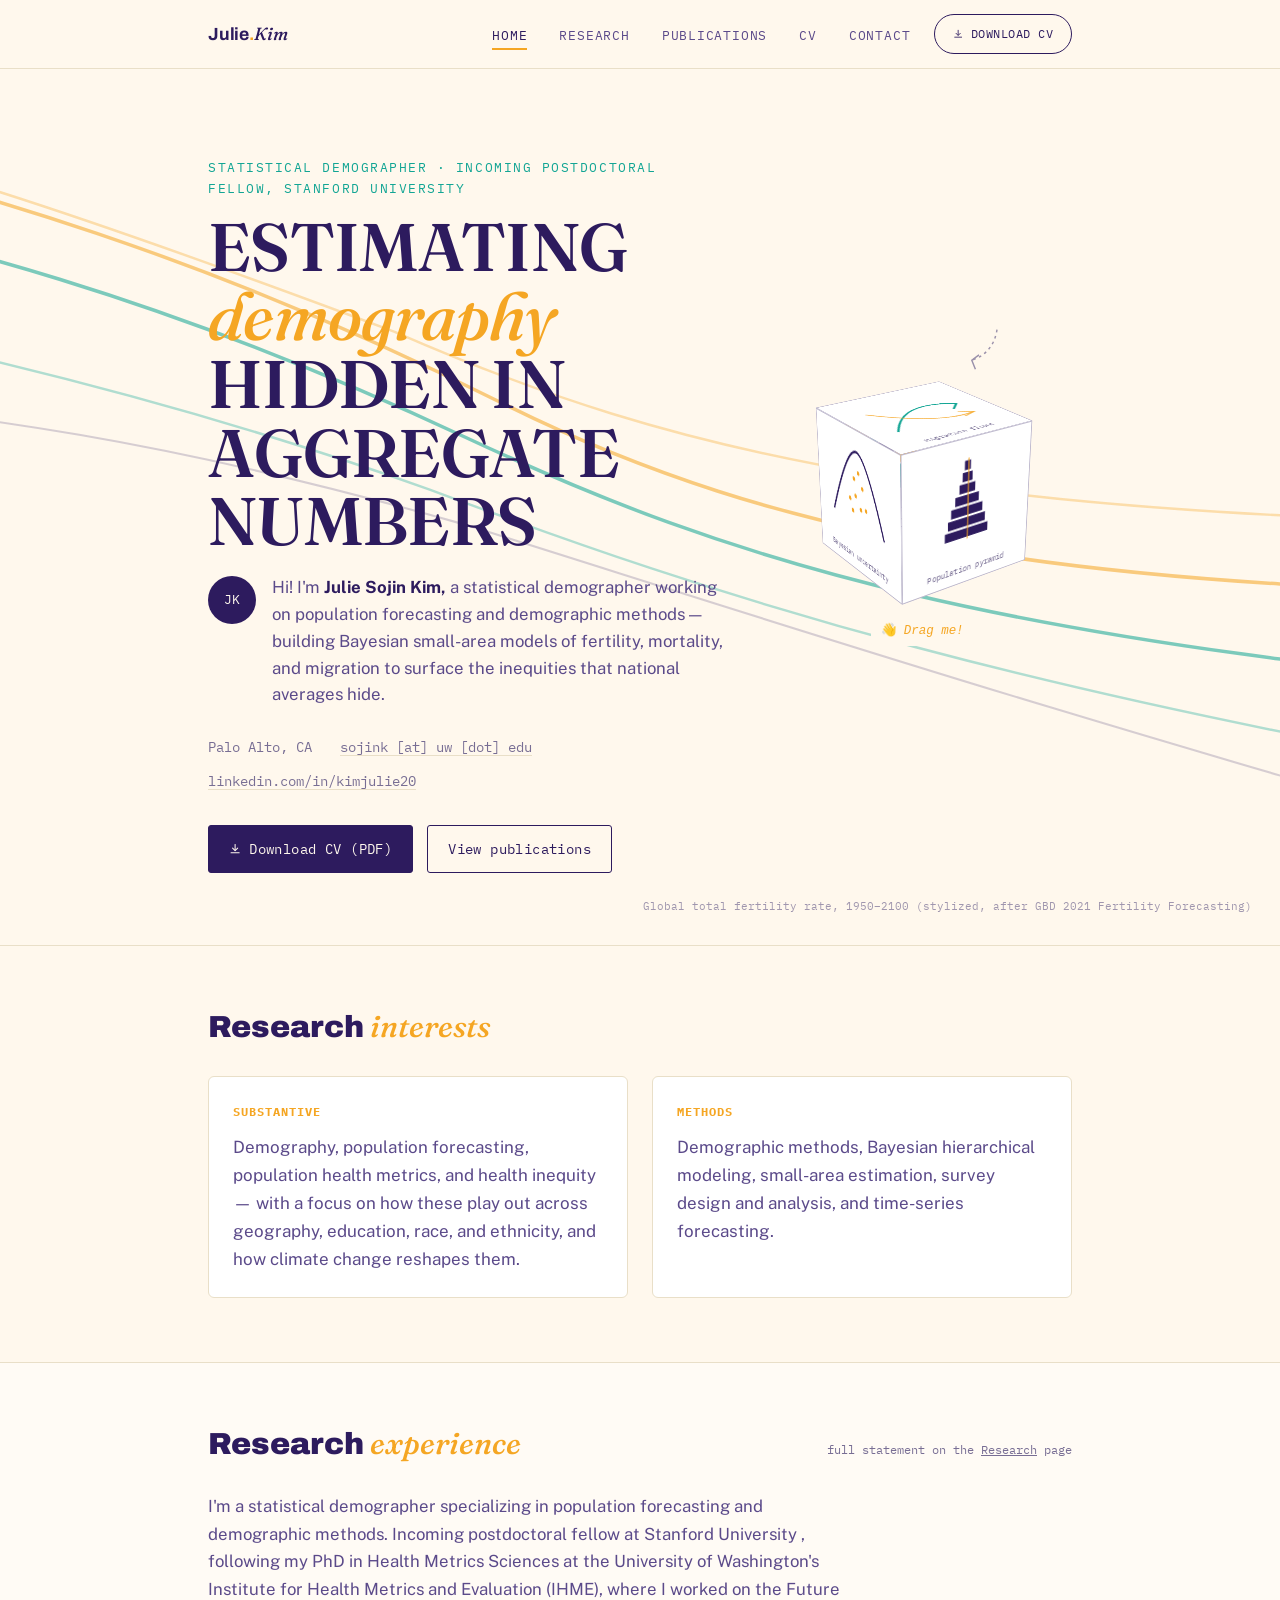
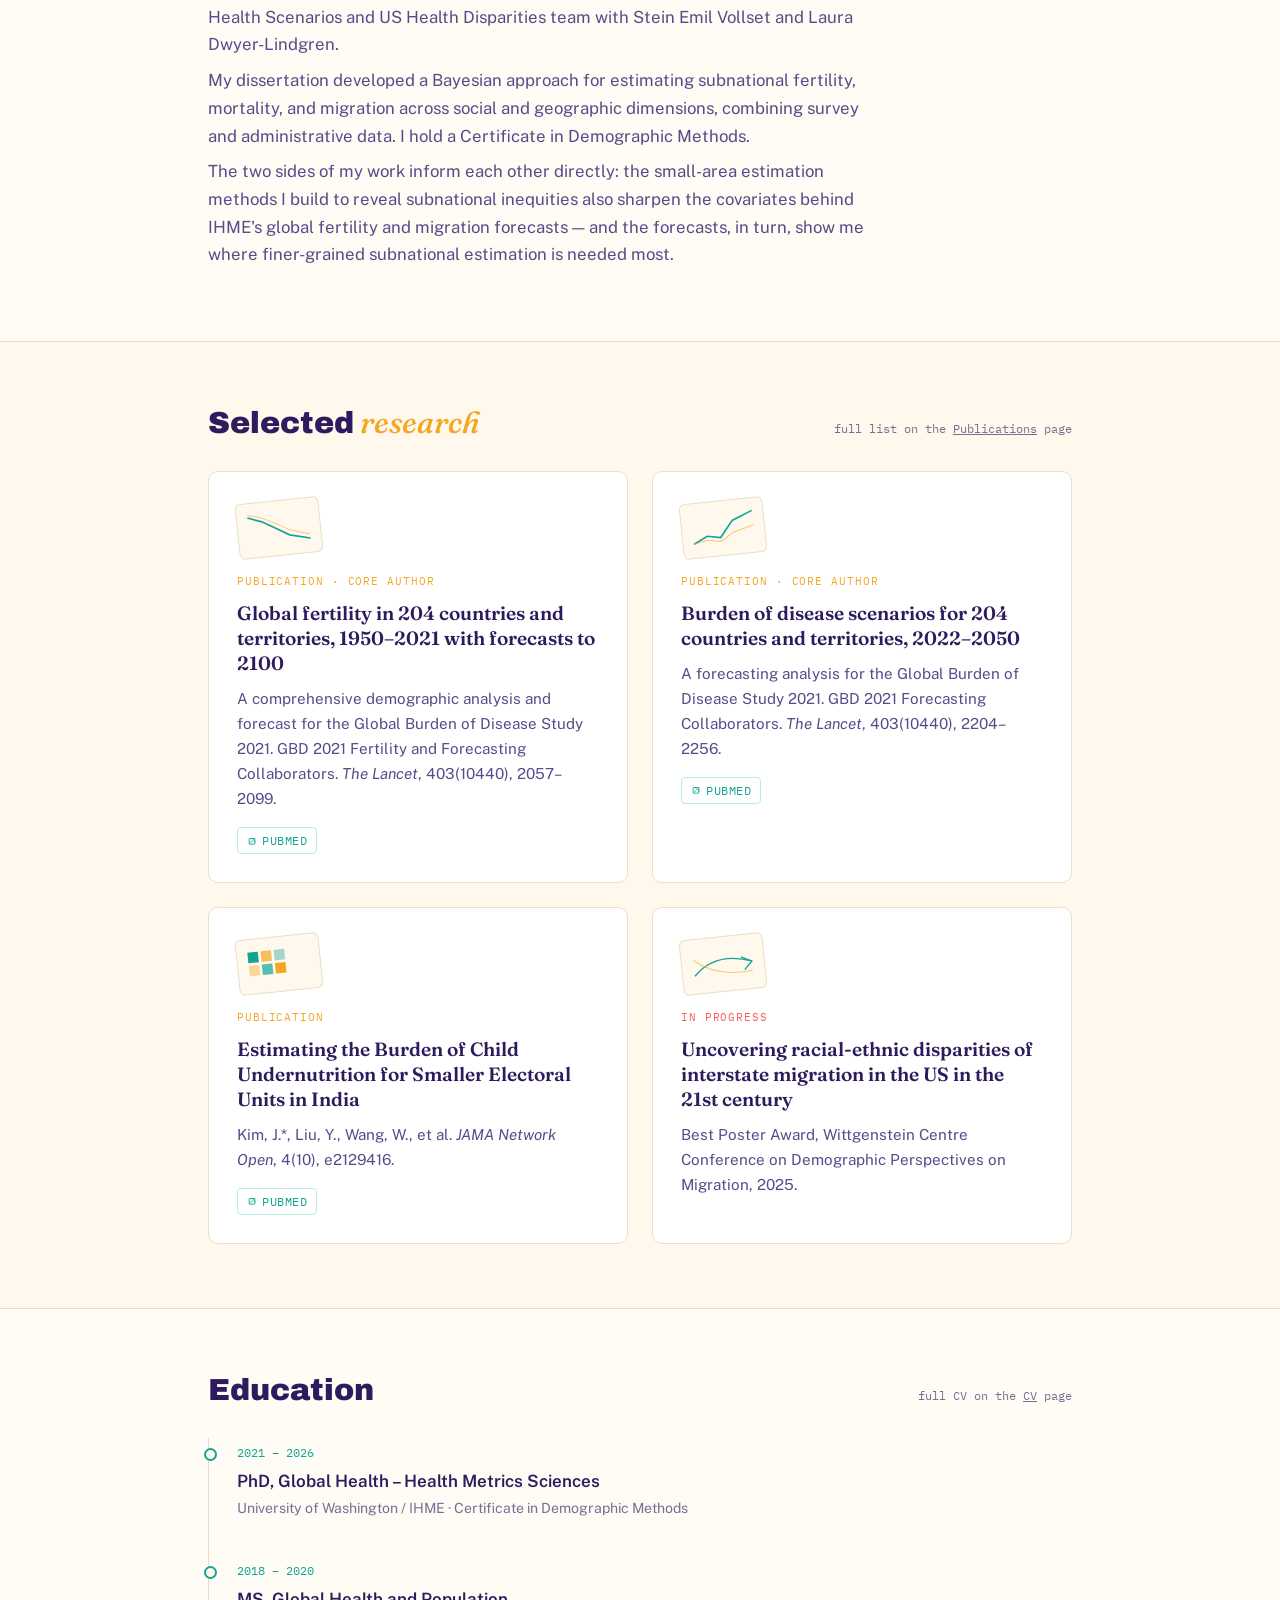
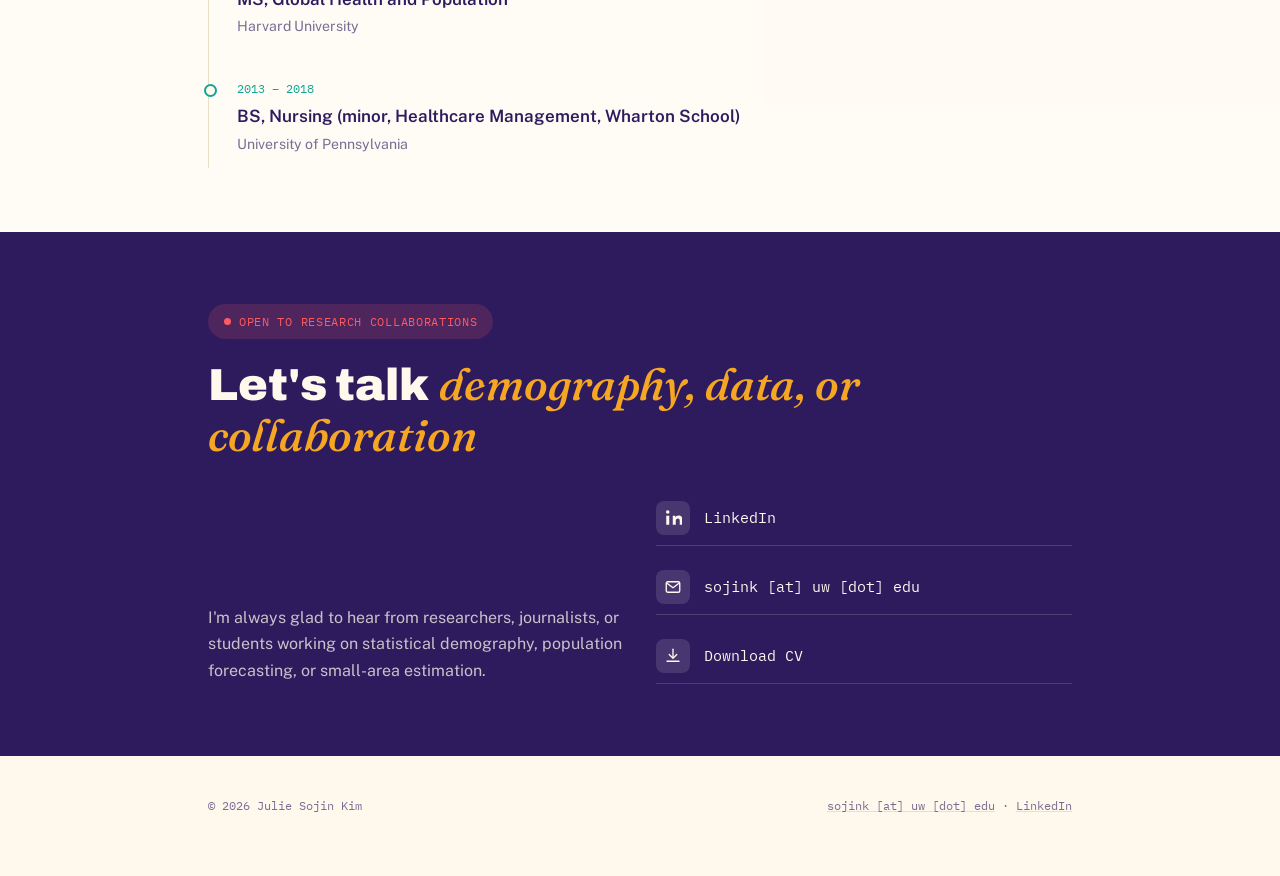
==== commit 9746a54a: "Add research page, cube labels, update location and badge copy" ====
--- a/index.html
+++ b/index.html
@@ -21,6 +21,7 @@
       <nav class="main-nav" id="main-nav">
         <ul>
           <li><a href="index.html" aria-current="page">Home</a></li>
+          <li><a href="research.html">Research</a></li>
           <li><a href="publications.html">Publications</a></li>
           <li><a href="cv.html">CV</a></li>
           <li><a href="contact.html">Contact</a></li>
@@ -51,7 +52,7 @@
             <p>Hi! I'm <b>Julie Sojin Kim,</b> a statistical demographer working on population forecasting and demographic methods — building Bayesian small-area models of fertility, mortality, and migration to surface the inequities that national averages hide.</p>
           </div>
           <div class="hero-meta">
-            <span>Seattle, WA</span>
+            <span>Palo Alto, CA</span>
             <a href="mailto:sojink@uw.edu">sojink [at] uw [dot] edu</a>
             <a href="https://www.linkedin.com/in/kimjulie20" target="_blank" rel="noopener">linkedin.com/in/kimjulie20</a>
           </div>
@@ -73,6 +74,7 @@
                   <g fill="#2D1B5E"><rect x="46" y="10" width="6" height="8"/><rect x="44" y="20" width="10" height="8"/><rect x="41" y="30" width="16" height="8"/><rect x="37" y="40" width="24" height="8"/><rect x="33" y="50" width="32" height="8"/><rect x="30" y="60" width="38" height="8"/><rect x="27" y="70" width="44" height="8"/></g>
                   <line x1="50" y1="8" x2="50" y2="80" stroke="#F5A623" stroke-width="1"/>
                 </svg>
+                <span class="cube-face-label">Population pyramid</span>
               </div>
               <div class="cube-face back">
                 <svg viewBox="0 0 100 100" xmlns="http://www.w3.org/2000/svg" aria-hidden="true">
@@ -83,6 +85,7 @@
                     <rect x="10" y="62" width="26" height="26" fill="#12A594"/><rect x="36" y="62" width="26" height="26" fill="#F5A623" opacity="0.5"/><rect x="62" y="62" width="26" height="26" fill="#2D1B5E" opacity="0.4"/>
                   </g>
                 </svg>
+                <span class="cube-face-label">Small-area estimation</span>
               </div>
               <div class="cube-face right">
                 <svg viewBox="0 0 100 100" xmlns="http://www.w3.org/2000/svg" aria-hidden="true">
@@ -93,6 +96,7 @@
                   <polyline points="50,50 68,50 92,46" fill="none" stroke="#F5A623" stroke-width="1.5" stroke-dasharray="3,3" opacity="0.7"/>
                   <circle cx="50" cy="50" r="3" fill="#12A594"/>
                 </svg>
+                <span class="cube-face-label">Population forecasting</span>
               </div>
               <div class="cube-face left">
                 <svg viewBox="0 0 100 100" xmlns="http://www.w3.org/2000/svg" aria-hidden="true">
@@ -102,6 +106,7 @@
                     <circle cx="38" cy="55" r="2"/><circle cx="45" cy="35" r="2"/><circle cx="52" cy="28" r="2"/><circle cx="58" cy="40" r="2"/><circle cx="63" cy="58" r="2"/><circle cx="47" cy="50" r="2"/><circle cx="55" cy="60" r="2"/><circle cx="42" cy="65" r="2"/>
                   </g>
                 </svg>
+                <span class="cube-face-label">Bayesian uncertainty</span>
               </div>
               <div class="cube-face top">
                 <svg viewBox="0 0 100 100" xmlns="http://www.w3.org/2000/svg" aria-hidden="true">
@@ -111,6 +116,7 @@
                   <path d="M10,30 Q50,85 90,75" fill="none" stroke="#F5A623" stroke-width="2" opacity="0.7"/>
                   <path d="M78,68 L90,75 L77,80" fill="none" stroke="#F5A623" stroke-width="2" opacity="0.7"/>
                 </svg>
+                <span class="cube-face-label">Migration flows</span>
               </div>
               <div class="cube-face bottom">
                 <svg viewBox="0 0 100 100" xmlns="http://www.w3.org/2000/svg" aria-hidden="true">
@@ -119,6 +125,7 @@
                     <circle cx="20" cy="20" r="3"/><circle cx="45" cy="15" r="3"/><circle cx="70" cy="25" r="3"/><circle cx="30" cy="45" r="3"/><circle cx="55" cy="50" r="3"/><circle cx="80" cy="45" r="3"/><circle cx="20" cy="75" r="3"/><circle cx="50" cy="80" r="3"/><circle cx="78" cy="75" r="3"/>
                   </g>
                 </svg>
+                <span class="cube-face-label">Survey harmonization</span>
               </div>
             </div>
           </div>
@@ -137,7 +144,7 @@
       <div class="interests-grid">
         <div class="interest-card">
           <h3>Substantive</h3>
-          <p>Demography, population forecasting, population health metrics, and health inequity — with a focus on how these play out across geography, education, race, and ethnicity.</p>
+          <p>Demography, population forecasting, population health metrics, and health inequity — with a focus on how these play out across geography, education, race, and ethnicity, and how climate change reshapes them.</p>
         </div>
         <div class="interest-card">
           <h3>Methods</h3>
@@ -151,10 +158,11 @@
     <div class="wrap">
       <div class="section-head">
         <h2 id="current-heading" class="mixed-heading"><span class="mh-bold">Research</span> <span class="mh-italic">experience</span></h2>
-        <span class="section-note">Starting Fall 2026</span>
+        <span class="section-note">full statement on the <a href="research.html">Research</a> page</span>
       </div>
       <p class="lede">I'm a statistical demographer specializing in population forecasting and demographic methods. Incoming postdoctoral fellow at Stanford University <!-- TODO: add department/lab, e.g. "in the Department of ___" -->, following my PhD in Health Metrics Sciences at the University of Washington's Institute for Health Metrics and Evaluation (IHME), where I worked on the Future Health Scenarios and US Health Disparities team with Stein Emil Vollset and Laura Dwyer-Lindgren.</p>
       <p class="lede">My dissertation developed a Bayesian approach for estimating subnational fertility, mortality, and migration across social and geographic dimensions, combining survey and administrative data. I hold a Certificate in Demographic Methods.</p>
+      <p class="lede">The two sides of my work inform each other directly: the small-area estimation methods I build to reveal subnational inequities also sharpen the covariates behind IHME's global fertility and migration forecasts — and the forecasts, in turn, show me where finer-grained subnational estimation is needed most.</p>
     </div>
   </section>
 
@@ -226,7 +234,7 @@
 
 <section class="cta-panel">
   <div class="wrap">
-    <span class="badge-pill"><span class="dot"></span> Open to postdoc &amp; research collaborations</span>
+    <span class="badge-pill"><span class="dot"></span> Open to research collaborations</span>
     <h2 class="mixed-heading"><span class="mh-bold">Let's talk</span> <span class="mh-italic">demography, data, or collaboration</span></h2>
     <div class="cta-grid">
       <p style="color: var(--paper); opacity:0.75; max-width:44ch; margin:0; font-size:1rem;">I'm always glad to hear from researchers, journalists, or students working on statistical demography, population forecasting, or small-area estimation.</p>
--- a/assets/css/style.css
+++ b/assets/css/style.css
@@ -73,7 +73,7 @@
   position: sticky;
   top: 0;
   z-index: 40;
-  background: rgba(241,238,230,0.92);
+  background: rgba(255,248,237,0.92);
   backdrop-filter: saturate(140%) blur(6px);
   border-bottom: 1px solid var(--line);
 }
@@ -222,14 +222,25 @@
   position: absolute;
   width: 150px;
   height: 150px;
-  border: 1px solid rgba(22,35,63,0.3);
+  border: 1px solid rgba(45,27,94,0.3);
   background-color: var(--paper-raise);
   display: flex;
+  flex-direction: column;
   align-items: center;
   justify-content: center;
-  padding: 14px;
-}
-.cube-face svg { width: 100%; height: 100%; }
+  padding: 10px 10px 8px;
+}
+.cube-face svg { width: 100%; flex: 1 1 auto; min-height: 0; }
+.cube-face-label {
+  flex: none;
+  margin-top: 4px;
+  font-family: var(--font-mono);
+  font-size: 0.56rem;
+  letter-spacing: 0.02em;
+  text-align: center;
+  color: var(--muted);
+  line-height: 1.2;
+}
 .cube-face.front  { background-color: var(--paper-raise); transform: translateZ(75px); }
 .cube-face.back   { background-color: var(--paper-raise); transform: rotateY(180deg) translateZ(75px); }
 .cube-face.right  { background-color: var(--paper-raise); transform: rotateY(90deg) translateZ(75px); }
@@ -530,7 +541,7 @@
   font-family: var(--font-mono);
   font-size: 0.92rem;
   padding: 10px 0;
-  border-bottom: 1px solid rgba(241,238,230,0.16);
+  border-bottom: 1px solid rgba(255,248,237,0.16);
 }
 .cta-contact-list li a:hover .cta-icon { background: var(--gold); color: var(--ink); transform: rotate(-6deg) scale(1.08); }
 .cta-icon {
@@ -538,7 +549,7 @@
   width: 34px;
   height: 34px;
   border-radius: 8px;
-  background: rgba(241,238,230,0.12);
+  background: rgba(255,248,237,0.12);
   display: flex;
   align-items: center;
   justify-content: center;
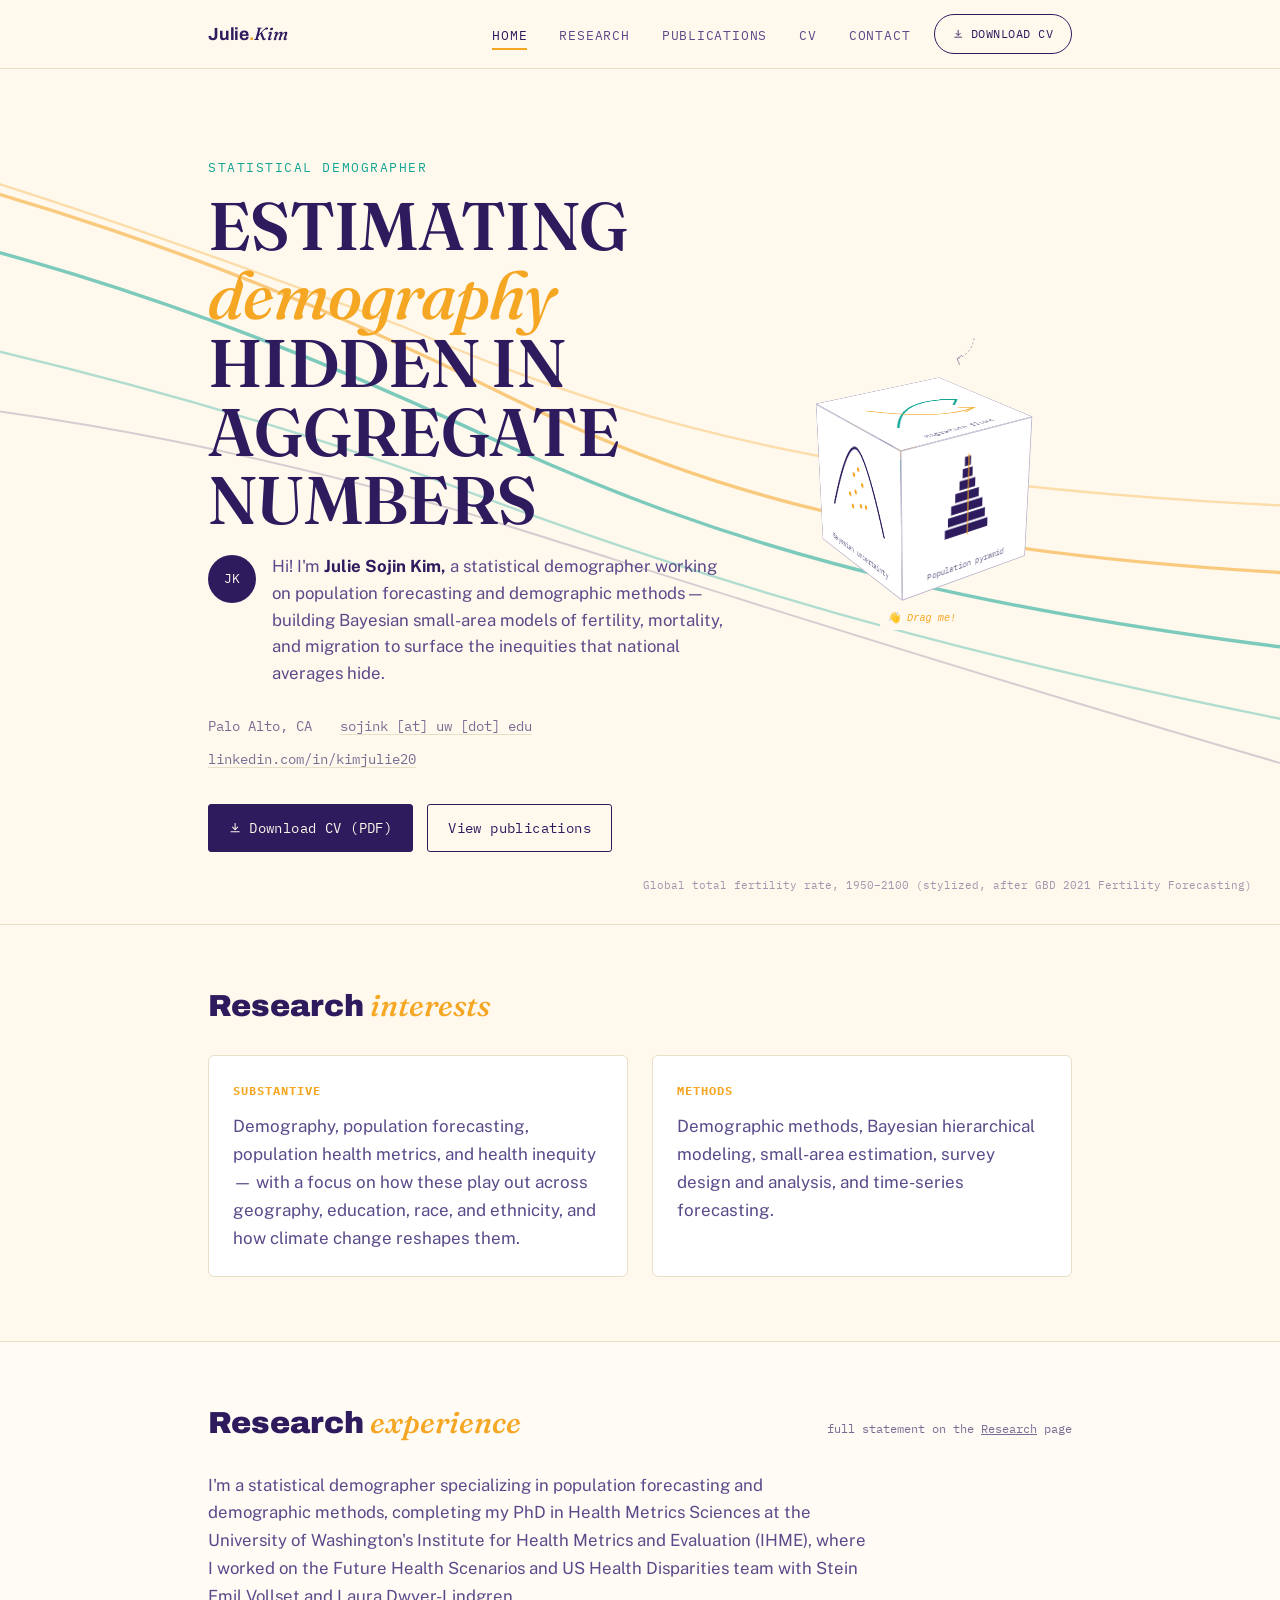
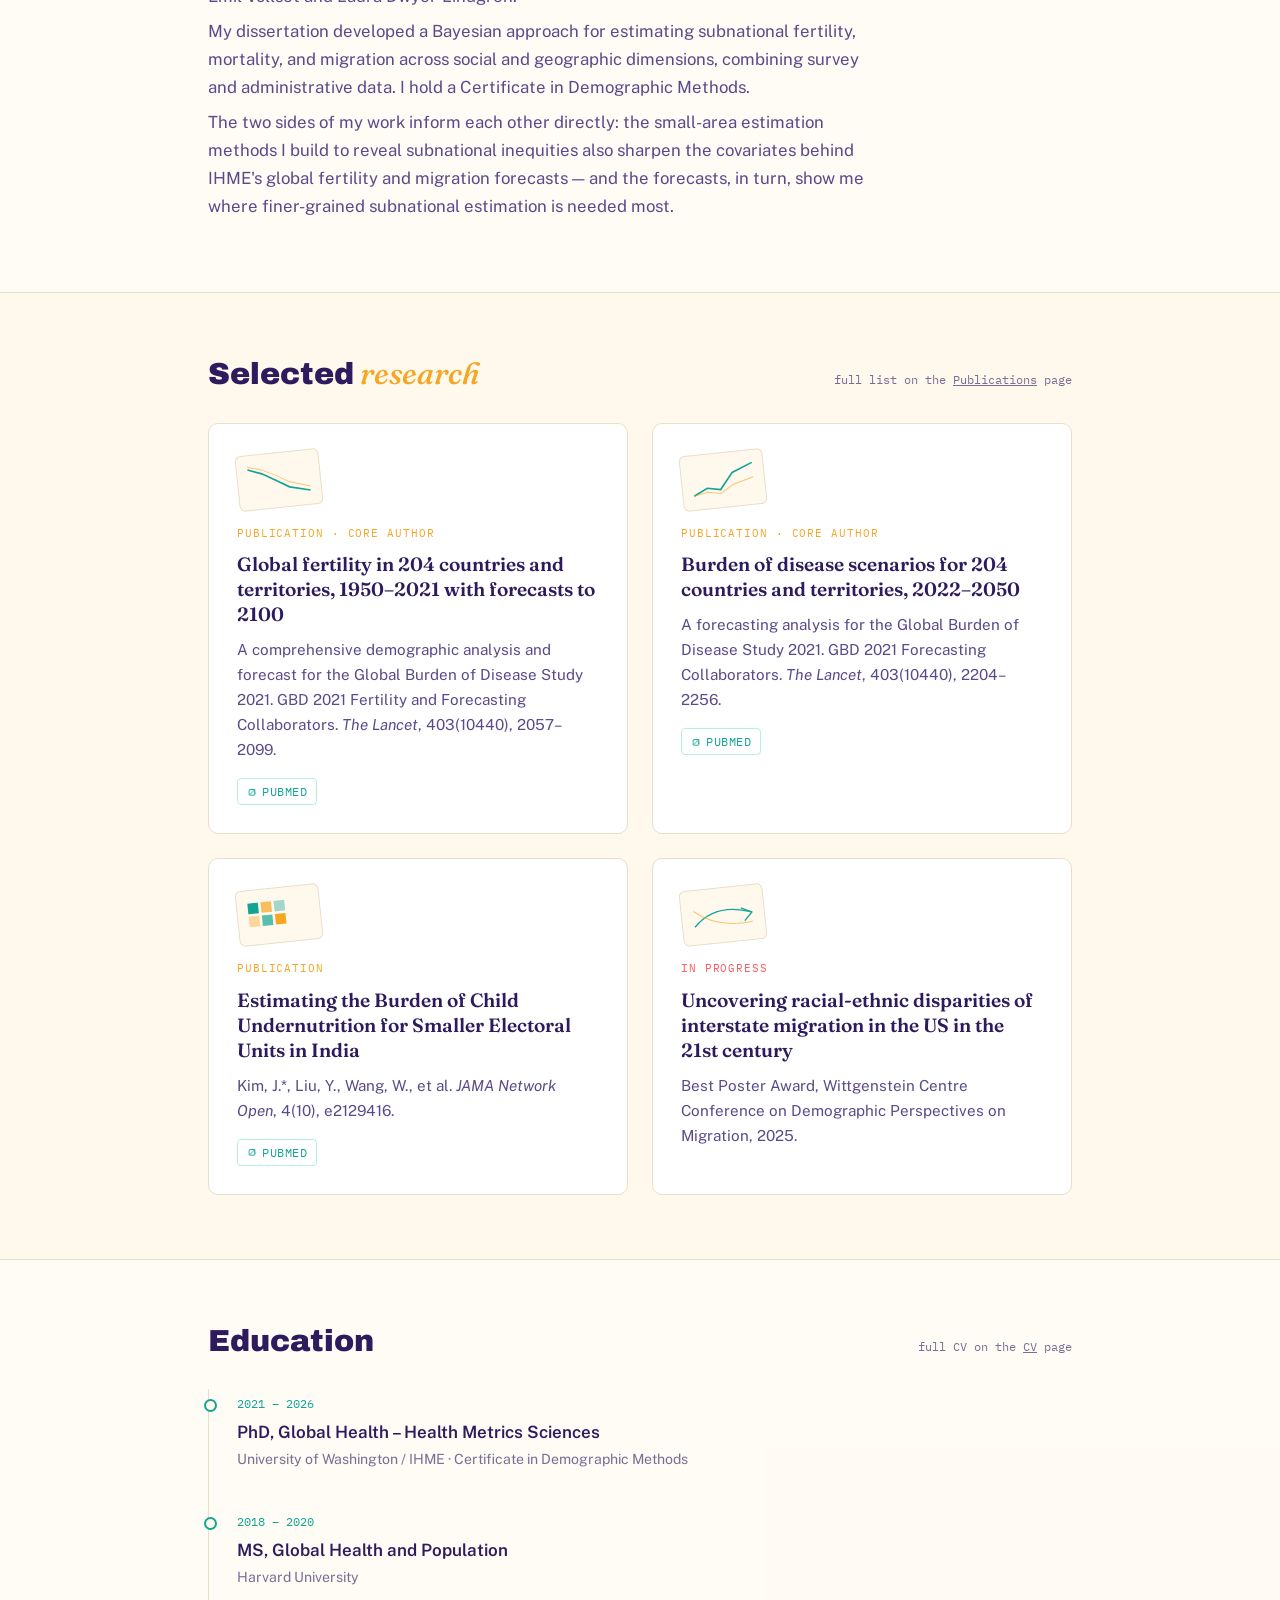
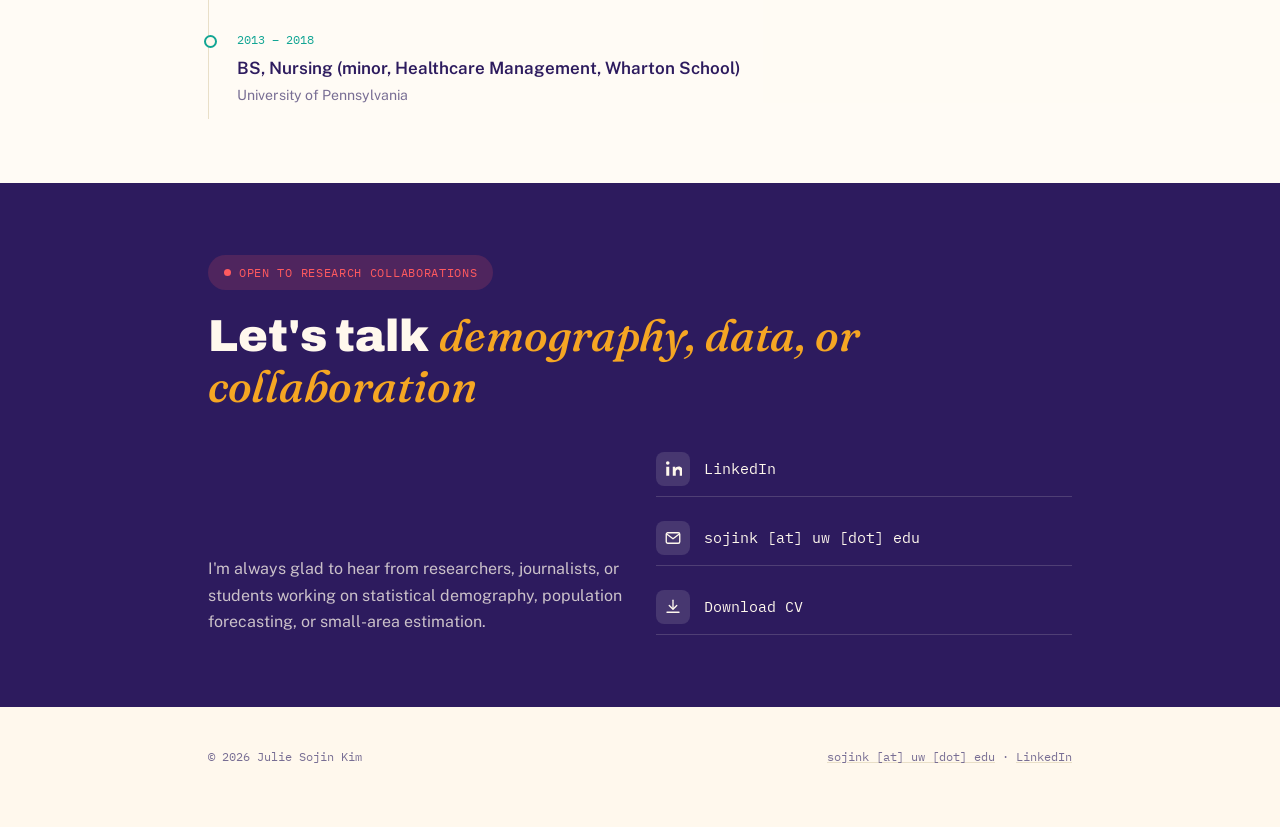
==== commit 252b1fca: "Add research page, cube labels, update location and badge copy" ====
--- a/index.html
+++ b/index.html
@@ -4,7 +4,7 @@
 <meta charset="utf-8">
 <meta name="viewport" content="width=device-width, initial-scale=1">
 <title>Julie Sojin Kim — Demography &amp; Population Health Metrics</title>
-<meta name="description" content="Julie Sojin Kim, PhD, is a statistical demographer and incoming postdoctoral fellow at Stanford University, specializing in population forecasting, demographic methods, and Bayesian small-area estimation of fertility, mortality, and migration.">
+<meta name="description" content="Julie Sojin Kim, PhD, is a statistical demographer specializing in population forecasting, demographic methods, and Bayesian small-area estimation of fertility, mortality, and migration.">
 <link rel="preconnect" href="https://fonts.googleapis.com">
 <link rel="preconnect" href="https://fonts.gstatic.com" crossorigin>
 <link href="https://fonts.googleapis.com/css2?family=Archivo:wght@700;900&family=Fraunces:ital,opsz,wght@0,9..144,500;0,9..144,600;1,9..144,500;1,9..144,600&family=Public+Sans:wght@400;500;600&family=IBM+Plex+Mono:wght@400;500&display=swap" rel="stylesheet">
@@ -45,7 +45,7 @@
     <div class="wrap">
       <div class="hero-grid">
         <div>
-          <p class="eyebrow">Statistical Demographer · Incoming Postdoctoral Fellow, Stanford University</p>
+          <p class="eyebrow">Statistical Demographer</p>
           <h1 class="headline-big">Estimating<br><span class="accent">demography</span> hidden in aggregate numbers</h1>
           <div class="intro-row">
             <span class="avatar-monogram" aria-hidden="true">JK</span>
@@ -160,7 +160,7 @@
         <h2 id="current-heading" class="mixed-heading"><span class="mh-bold">Research</span> <span class="mh-italic">experience</span></h2>
         <span class="section-note">full statement on the <a href="research.html">Research</a> page</span>
       </div>
-      <p class="lede">I'm a statistical demographer specializing in population forecasting and demographic methods. Incoming postdoctoral fellow at Stanford University <!-- TODO: add department/lab, e.g. "in the Department of ___" -->, following my PhD in Health Metrics Sciences at the University of Washington's Institute for Health Metrics and Evaluation (IHME), where I worked on the Future Health Scenarios and US Health Disparities team with Stein Emil Vollset and Laura Dwyer-Lindgren.</p>
+      <p class="lede">I'm a statistical demographer specializing in population forecasting and demographic methods, completing my PhD in Health Metrics Sciences at the University of Washington's Institute for Health Metrics and Evaluation (IHME), where I worked on the Future Health Scenarios and US Health Disparities team with Stein Emil Vollset and Laura Dwyer-Lindgren.</p>
       <p class="lede">My dissertation developed a Bayesian approach for estimating subnational fertility, mortality, and migration across social and geographic dimensions, combining survey and administrative data. I hold a Certificate in Demographic Methods.</p>
       <p class="lede">The two sides of my work inform each other directly: the small-area estimation methods I build to reveal subnational inequities also sharpen the covariates behind IHME's global fertility and migration forecasts — and the forecasts, in turn, show me where finer-grained subnational estimation is needed most.</p>
     </div>
--- a/assets/css/style.css
+++ b/assets/css/style.css
@@ -250,11 +250,11 @@
 
 .drag-arrow {
   position: absolute;
-  top: -46px;
+  top: -32px;
   left: 50%;
-  margin-left: 30px;
-  width: 54px;
-  height: 54px;
+  margin-left: 22px;
+  width: 36px;
+  height: 36px;
   color: var(--muted);
   opacity: 0.75;
   pointer-events: none;
@@ -266,13 +266,13 @@
 }
 
 .cube-caption {
-  margin-top: 18px;
-  font-family: var(--font-mono);
-  font-size: 0.78rem;
+  margin-top: 14px;
+  font-family: var(--font-mono);
+  font-size: 0.64rem;
   color: var(--muted);
   text-align: center;
   background: var(--paper);
-  padding: 4px 10px;
+  padding: 3px 8px;
   border-radius: 4px;
 }
 .cube-caption em { font-style: italic; color: var(--gold); }
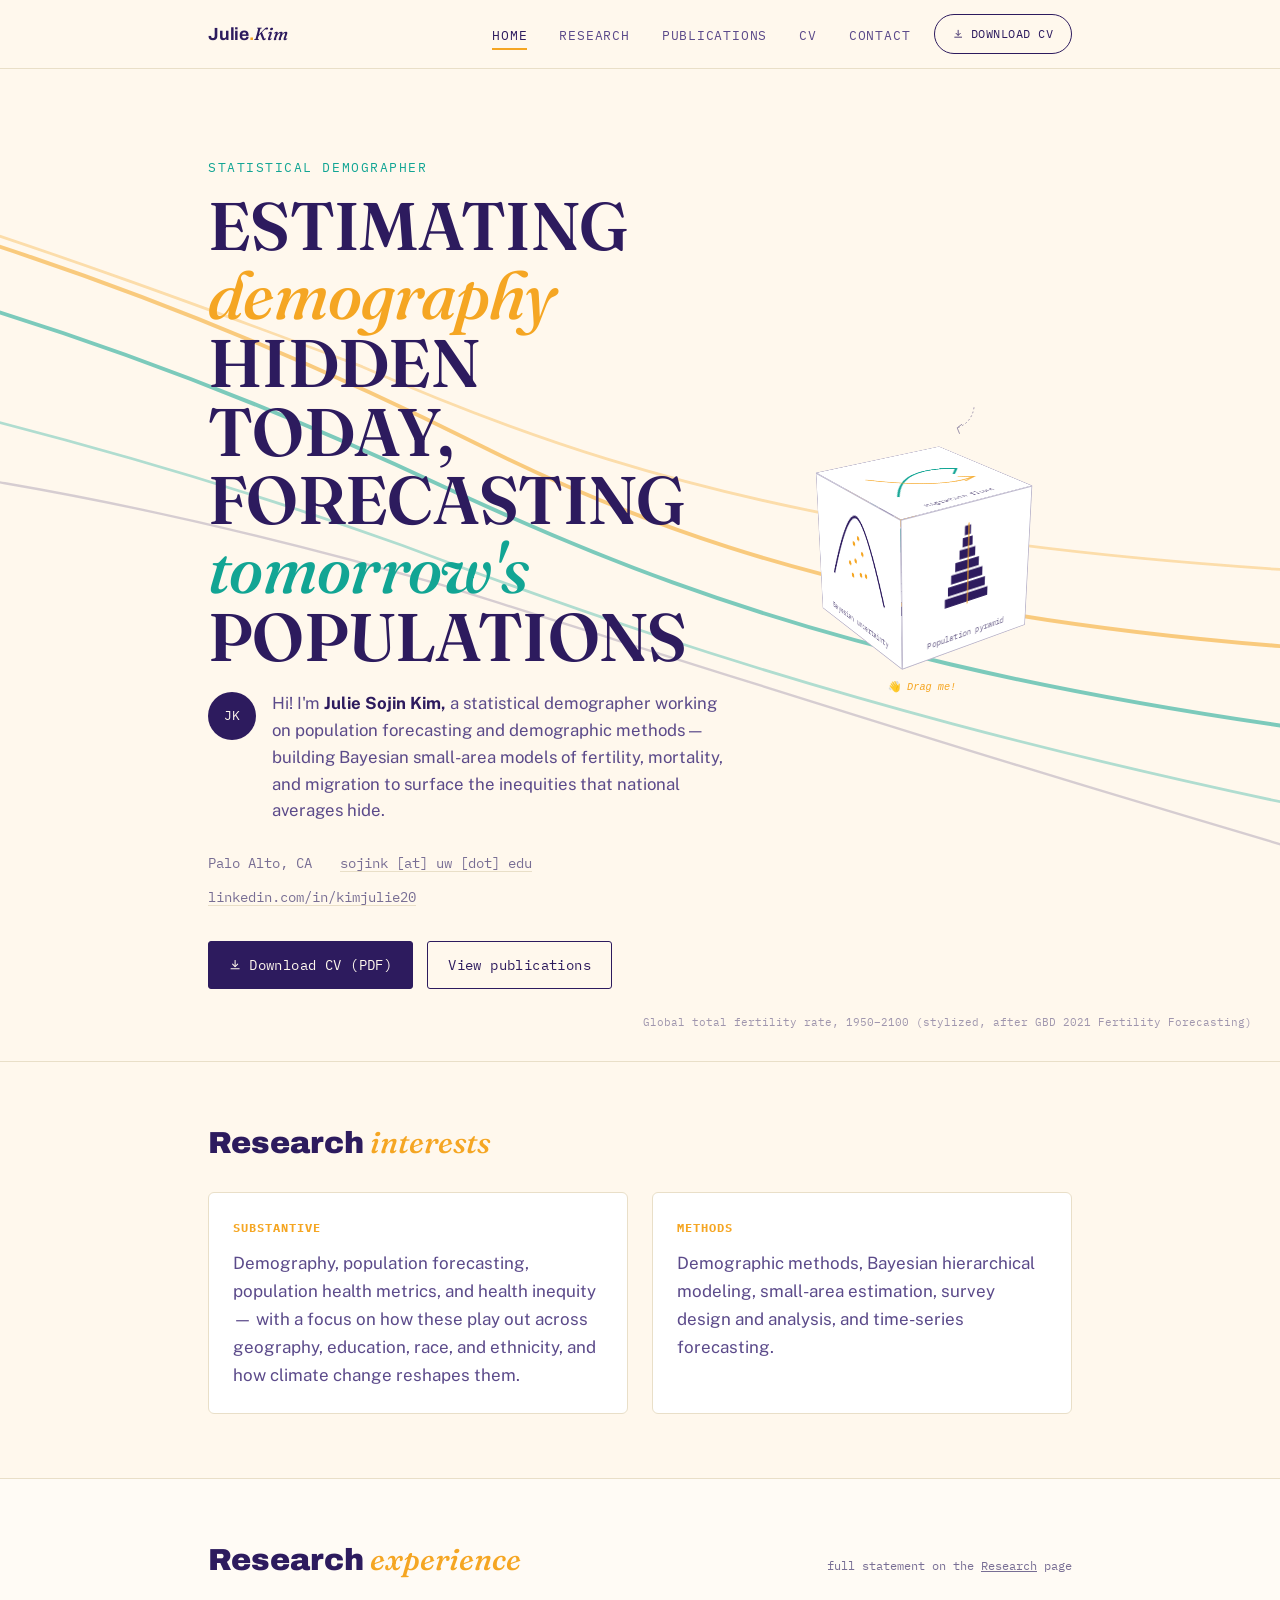
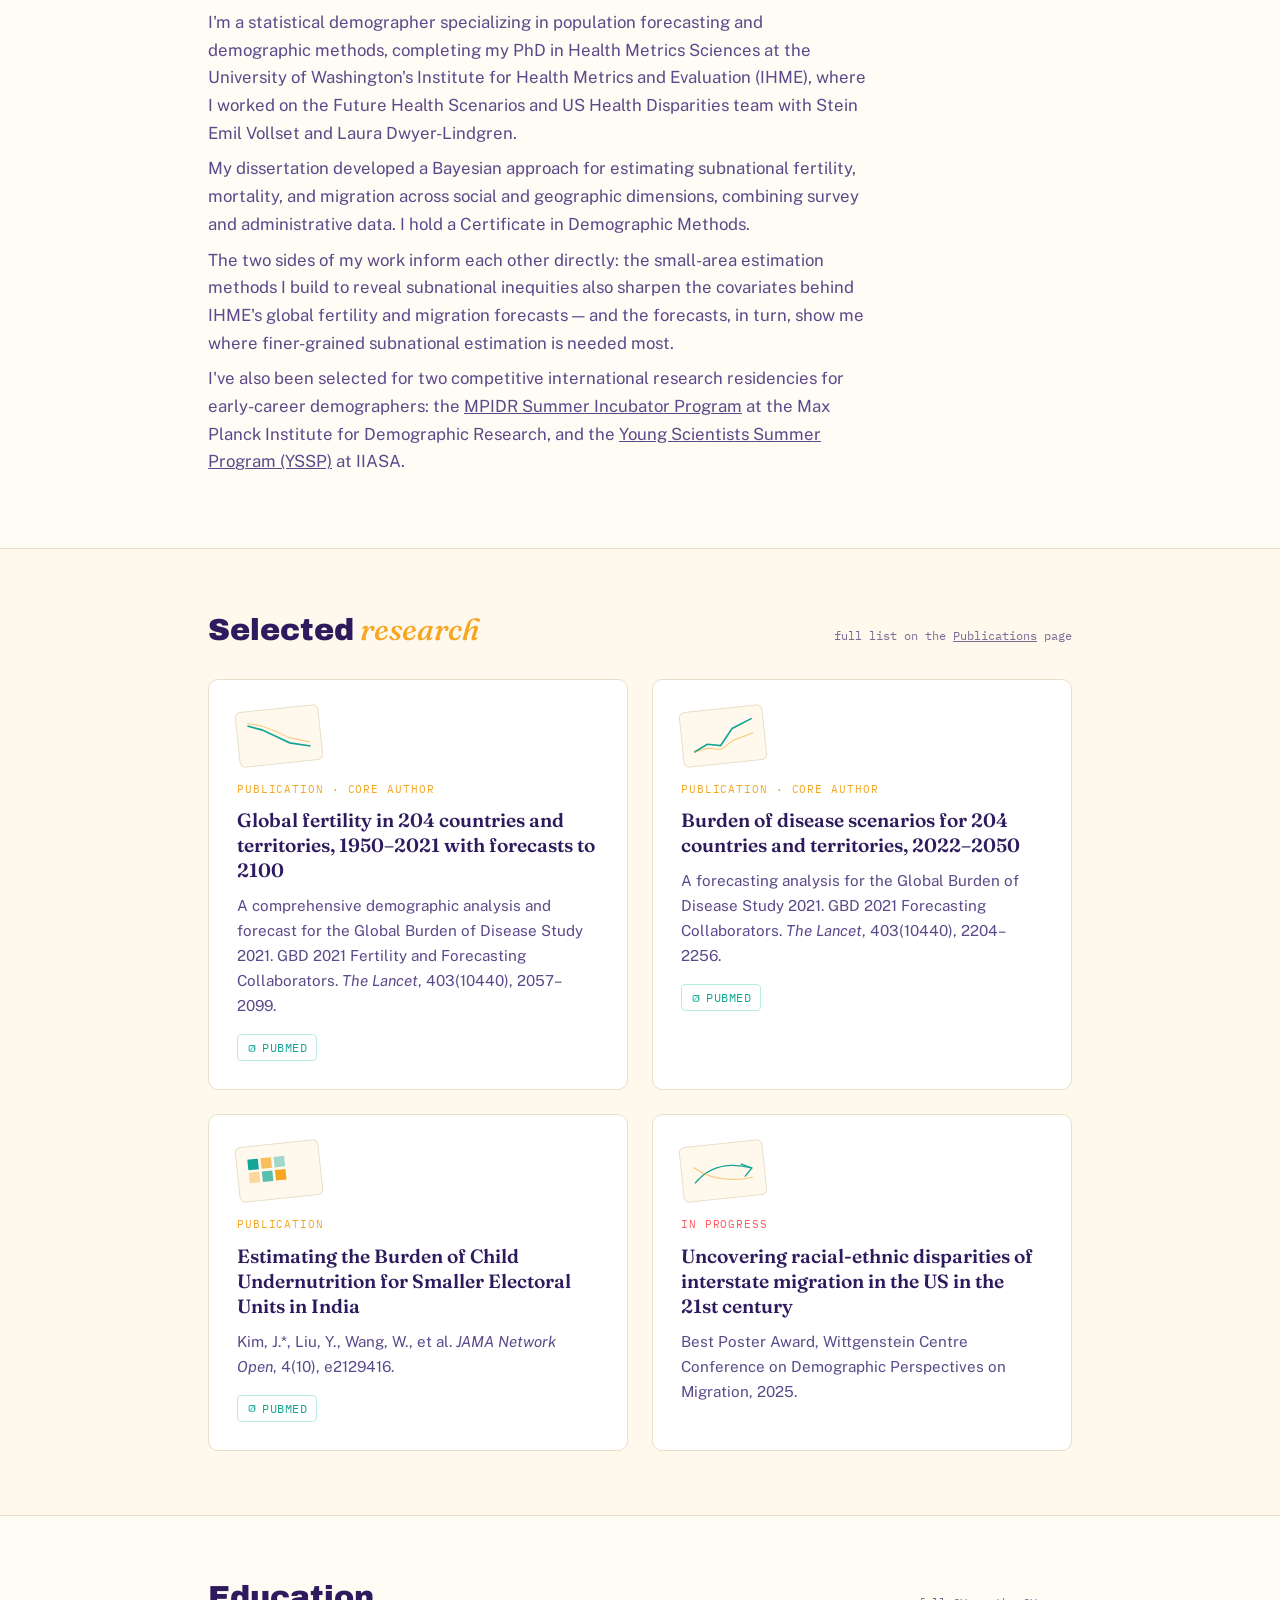
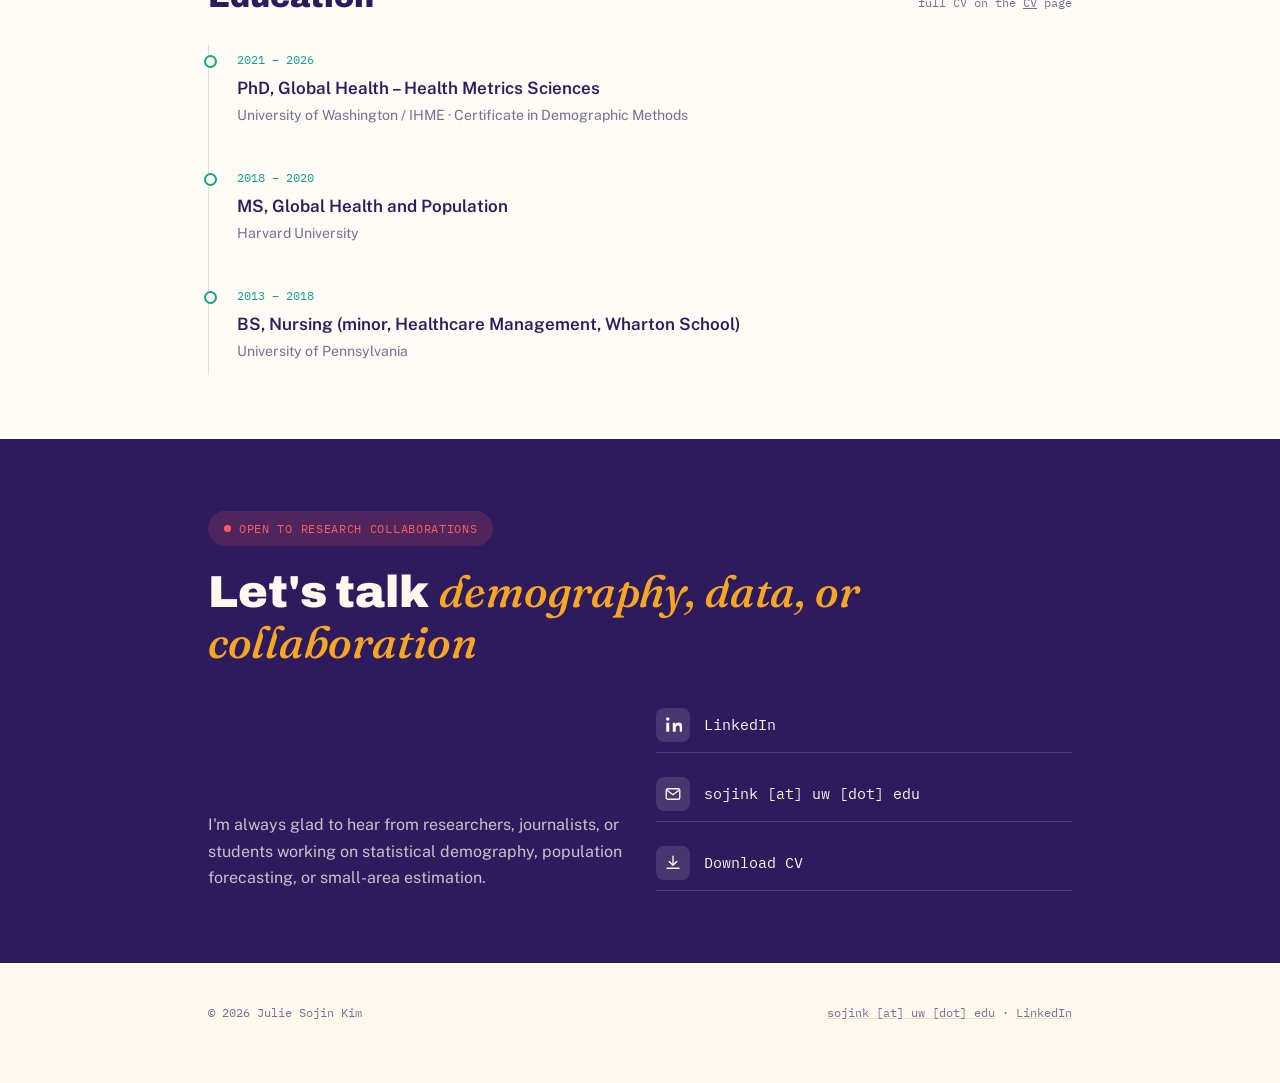
==== commit d79fff45: "Simplify research directions, new harmonization icon, two-sided headline, add MPIDR/YSSP" ====
--- a/index.html
+++ b/index.html
@@ -46,7 +46,7 @@
       <div class="hero-grid">
         <div>
           <p class="eyebrow">Statistical Demographer</p>
-          <h1 class="headline-big">Estimating<br><span class="accent">demography</span> hidden in aggregate numbers</h1>
+          <h1 class="headline-big">Estimating <span class="accent">demography</span> hidden today, forecasting <span class="accent-teal">tomorrow's</span> populations</h1>
           <div class="intro-row">
             <span class="avatar-monogram" aria-hidden="true">JK</span>
             <p>Hi! I'm <b>Julie Sojin Kim,</b> a statistical demographer working on population forecasting and demographic methods — building Bayesian small-area models of fertility, mortality, and migration to surface the inequities that national averages hide.</p>
@@ -120,10 +120,17 @@
               </div>
               <div class="cube-face bottom">
                 <svg viewBox="0 0 100 100" xmlns="http://www.w3.org/2000/svg" aria-hidden="true">
-                  <!-- survey sample points -->
-                  <g fill="#2D1B5E" opacity="0.75">
-                    <circle cx="20" cy="20" r="3"/><circle cx="45" cy="15" r="3"/><circle cx="70" cy="25" r="3"/><circle cx="30" cy="45" r="3"/><circle cx="55" cy="50" r="3"/><circle cx="80" cy="45" r="3"/><circle cx="20" cy="75" r="3"/><circle cx="50" cy="80" r="3"/><circle cx="78" cy="75" r="3"/>
-                  </g>
+                  <!-- survey harmonization: three sources converging into one -->
+                  <rect x="13" y="8" width="15" height="15" fill="#2D1B5E"/>
+                  <rect x="43" y="8" width="15" height="15" fill="#F5A623"/>
+                  <rect x="73" y="8" width="14" height="15" fill="#12A594"/>
+                  <path d="M22,25 L46,60" stroke="#2D1B5E" stroke-width="1.4" fill="none" stroke-dasharray="2,2"/>
+                  <path d="M50,25 L50,60" stroke="#F5A623" stroke-width="1.4" fill="none" stroke-dasharray="2,2"/>
+                  <path d="M79,25 L54,60" stroke="#12A594" stroke-width="1.4" fill="none" stroke-dasharray="2,2"/>
+                  <rect x="36" y="62" width="28" height="26" fill="none" stroke="#2D1B5E" stroke-width="1.5"/>
+                  <rect x="36" y="62" width="9.3" height="26" fill="#2D1B5E"/>
+                  <rect x="45.3" y="62" width="9.3" height="26" fill="#F5A623"/>
+                  <rect x="54.6" y="62" width="9.4" height="26" fill="#12A594"/>
                 </svg>
                 <span class="cube-face-label">Survey harmonization</span>
               </div>
@@ -163,6 +170,7 @@
       <p class="lede">I'm a statistical demographer specializing in population forecasting and demographic methods, completing my PhD in Health Metrics Sciences at the University of Washington's Institute for Health Metrics and Evaluation (IHME), where I worked on the Future Health Scenarios and US Health Disparities team with Stein Emil Vollset and Laura Dwyer-Lindgren.</p>
       <p class="lede">My dissertation developed a Bayesian approach for estimating subnational fertility, mortality, and migration across social and geographic dimensions, combining survey and administrative data. I hold a Certificate in Demographic Methods.</p>
       <p class="lede">The two sides of my work inform each other directly: the small-area estimation methods I build to reveal subnational inequities also sharpen the covariates behind IHME's global fertility and migration forecasts — and the forecasts, in turn, show me where finer-grained subnational estimation is needed most.</p>
+      <p class="lede">I've also been selected for two competitive international research residencies for early-career demographers: the <a href="https://incubator.demogr.mpg.de/" target="_blank" rel="noopener">MPIDR Summer Incubator Program</a> at the Max Planck Institute for Demographic Research, and the <a href="https://iiasa.ac.at/early-career/yssp" target="_blank" rel="noopener">Young Scientists Summer Program (YSSP)</a> at IIASA.</p>
     </div>
   </section>
 
--- a/assets/css/style.css
+++ b/assets/css/style.css
@@ -364,6 +364,14 @@
   font-weight: 500;
   text-transform: none;
   color: var(--gold);
+  letter-spacing: -0.01em;
+}
+.headline-big .accent-teal {
+  font-family: var(--font-display);
+  font-style: italic;
+  font-weight: 500;
+  text-transform: none;
+  color: var(--teal);
   letter-spacing: -0.01em;
 }
 
